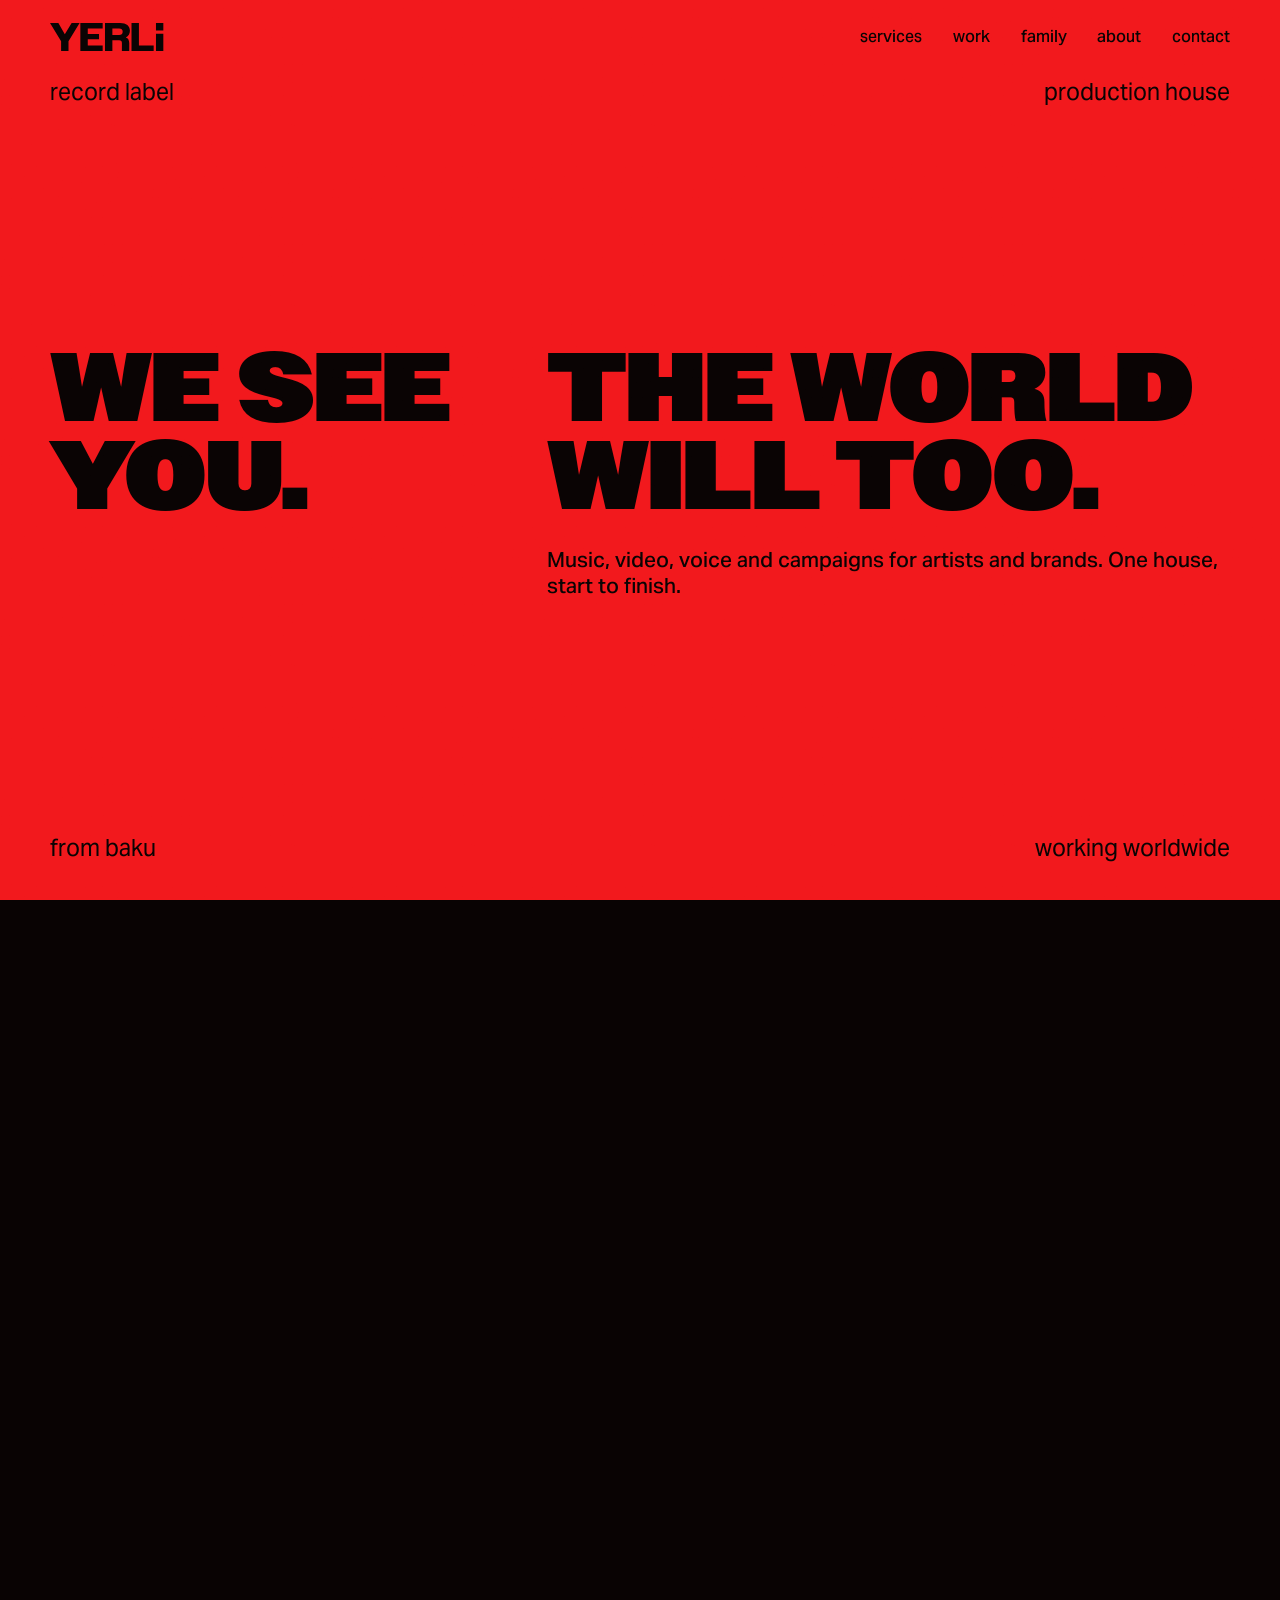
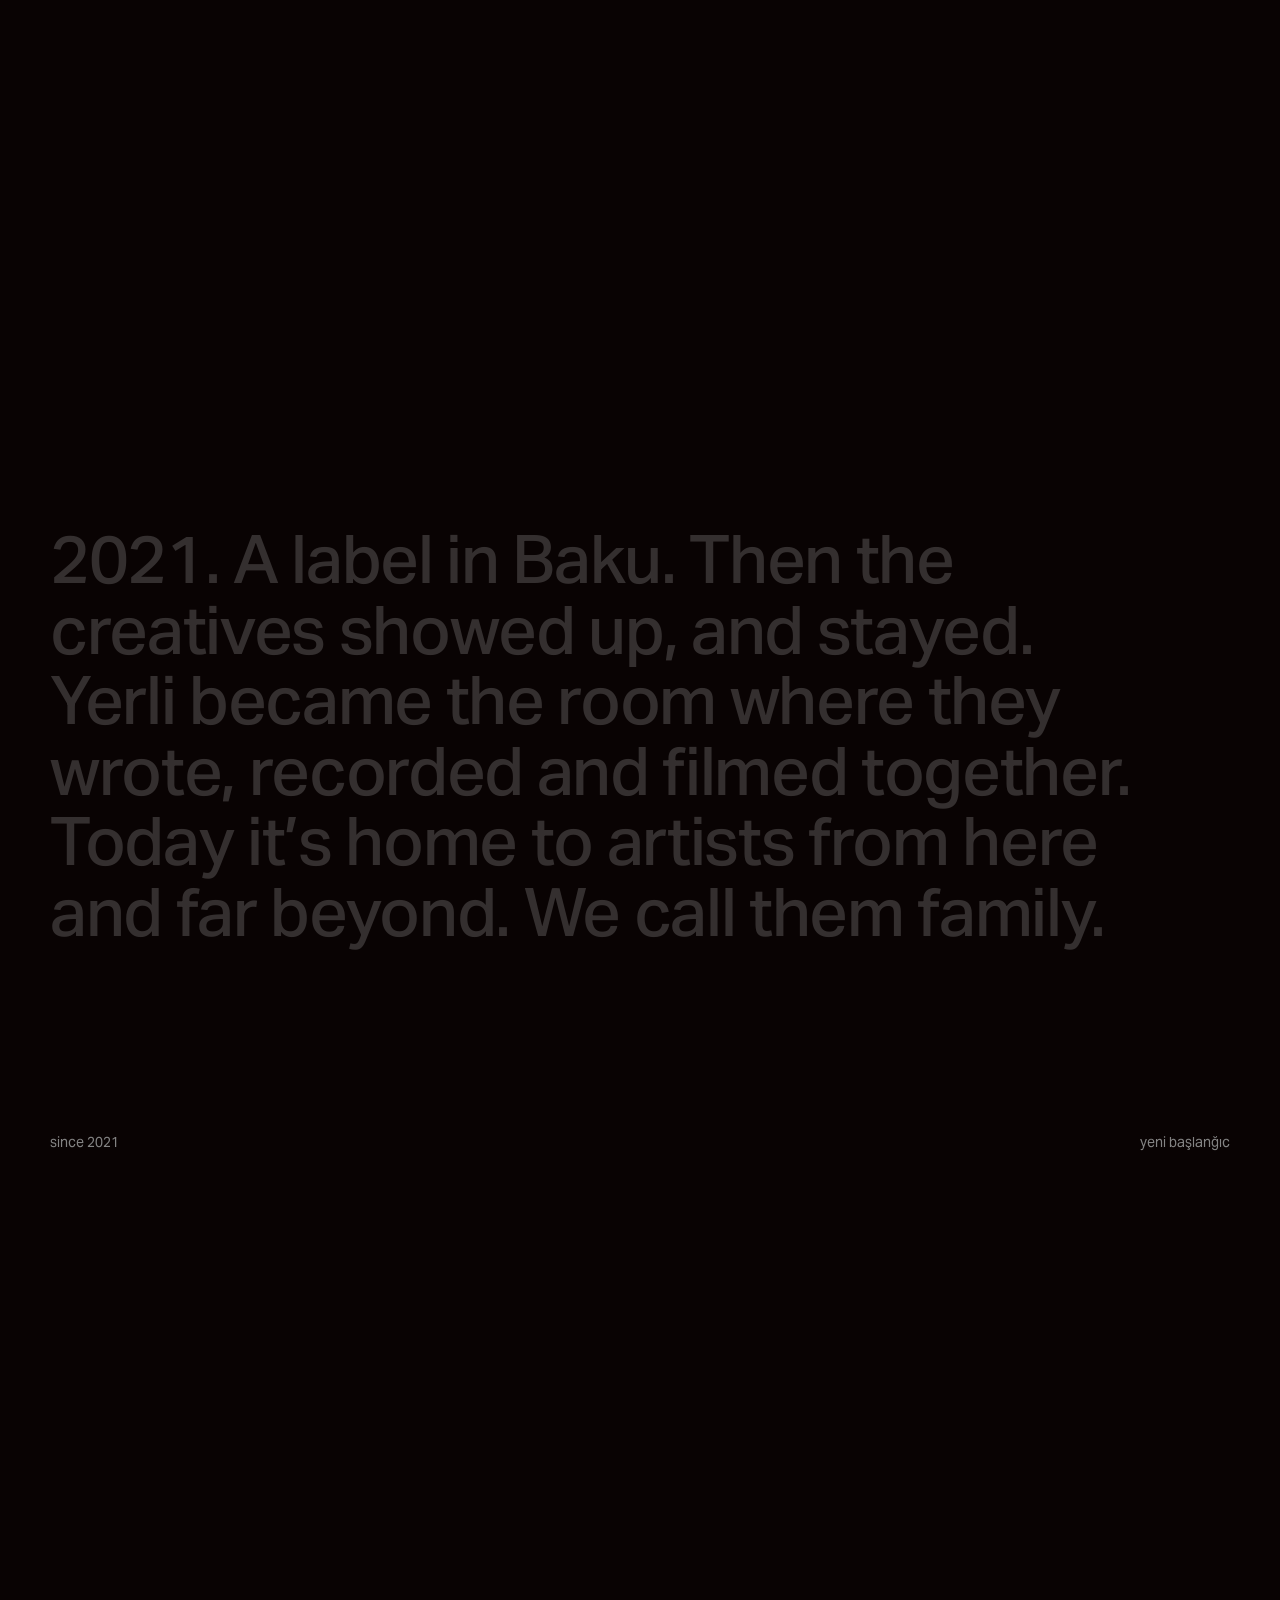
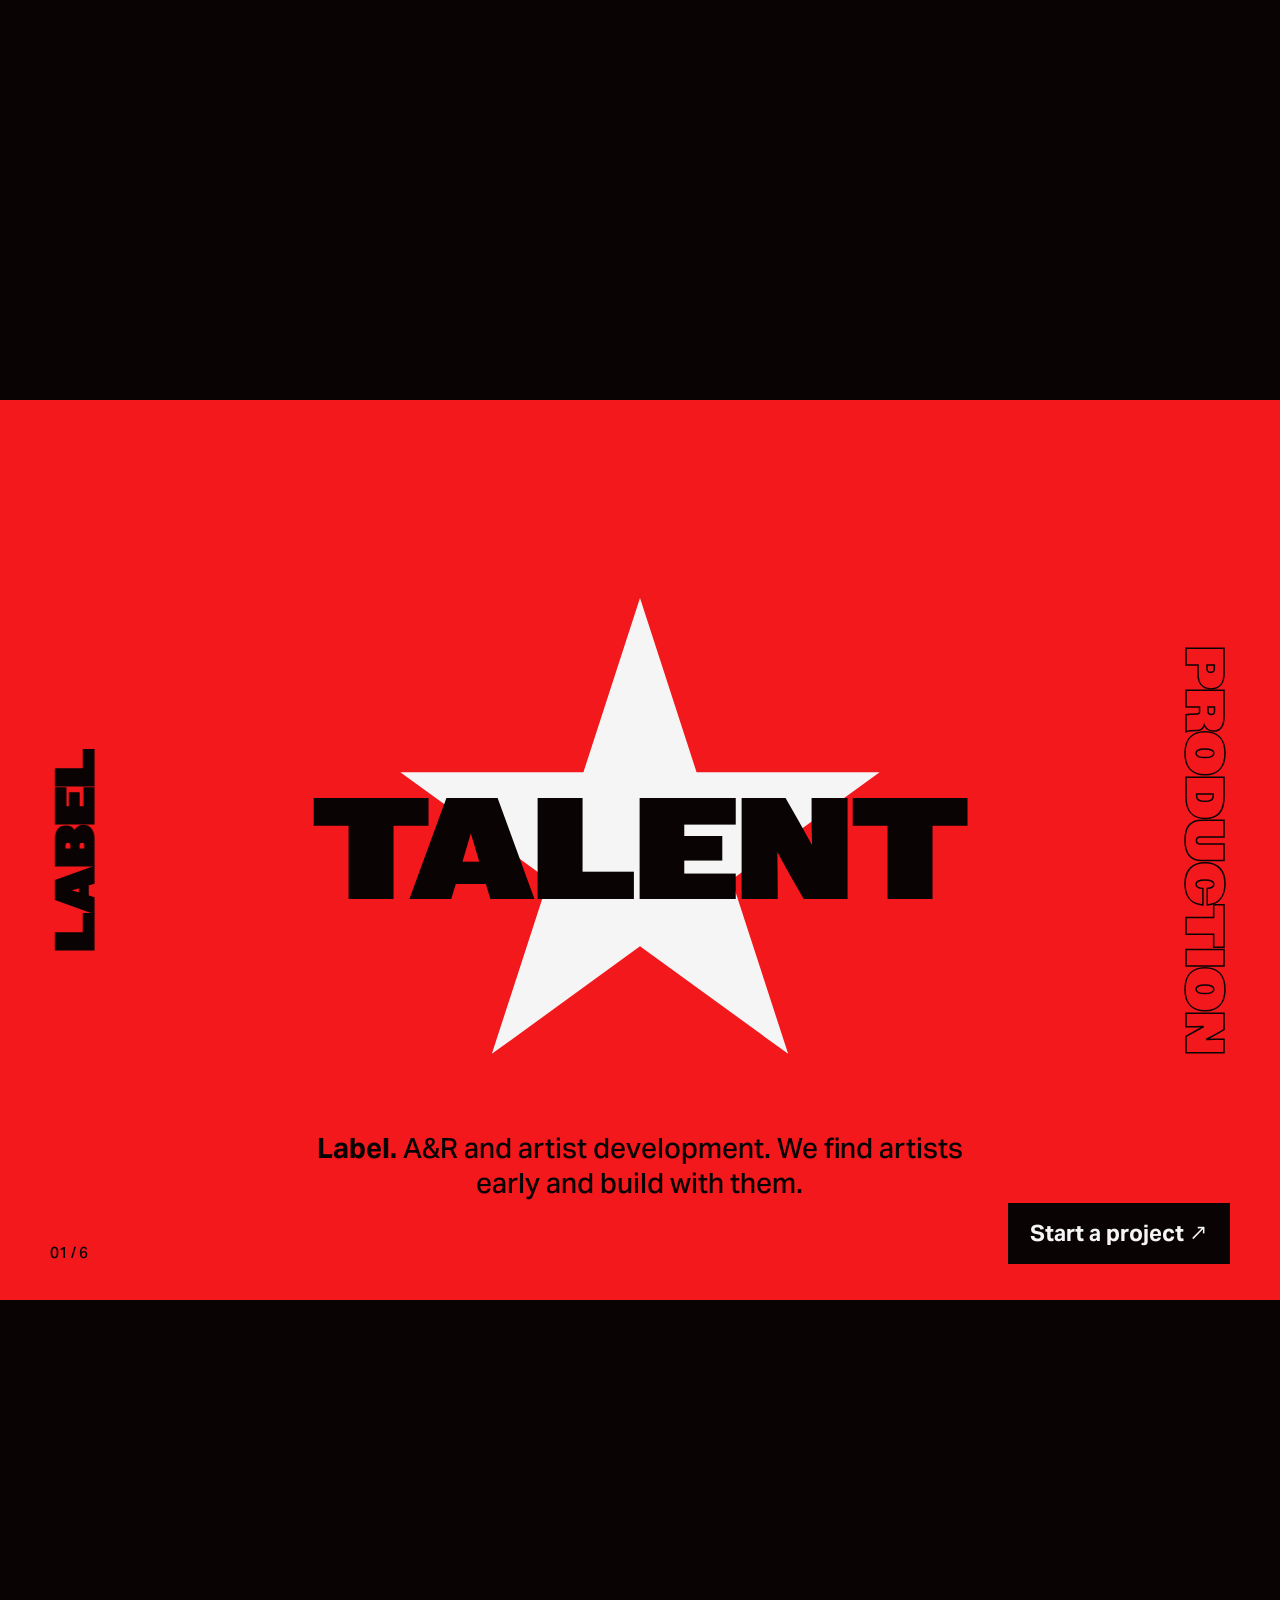
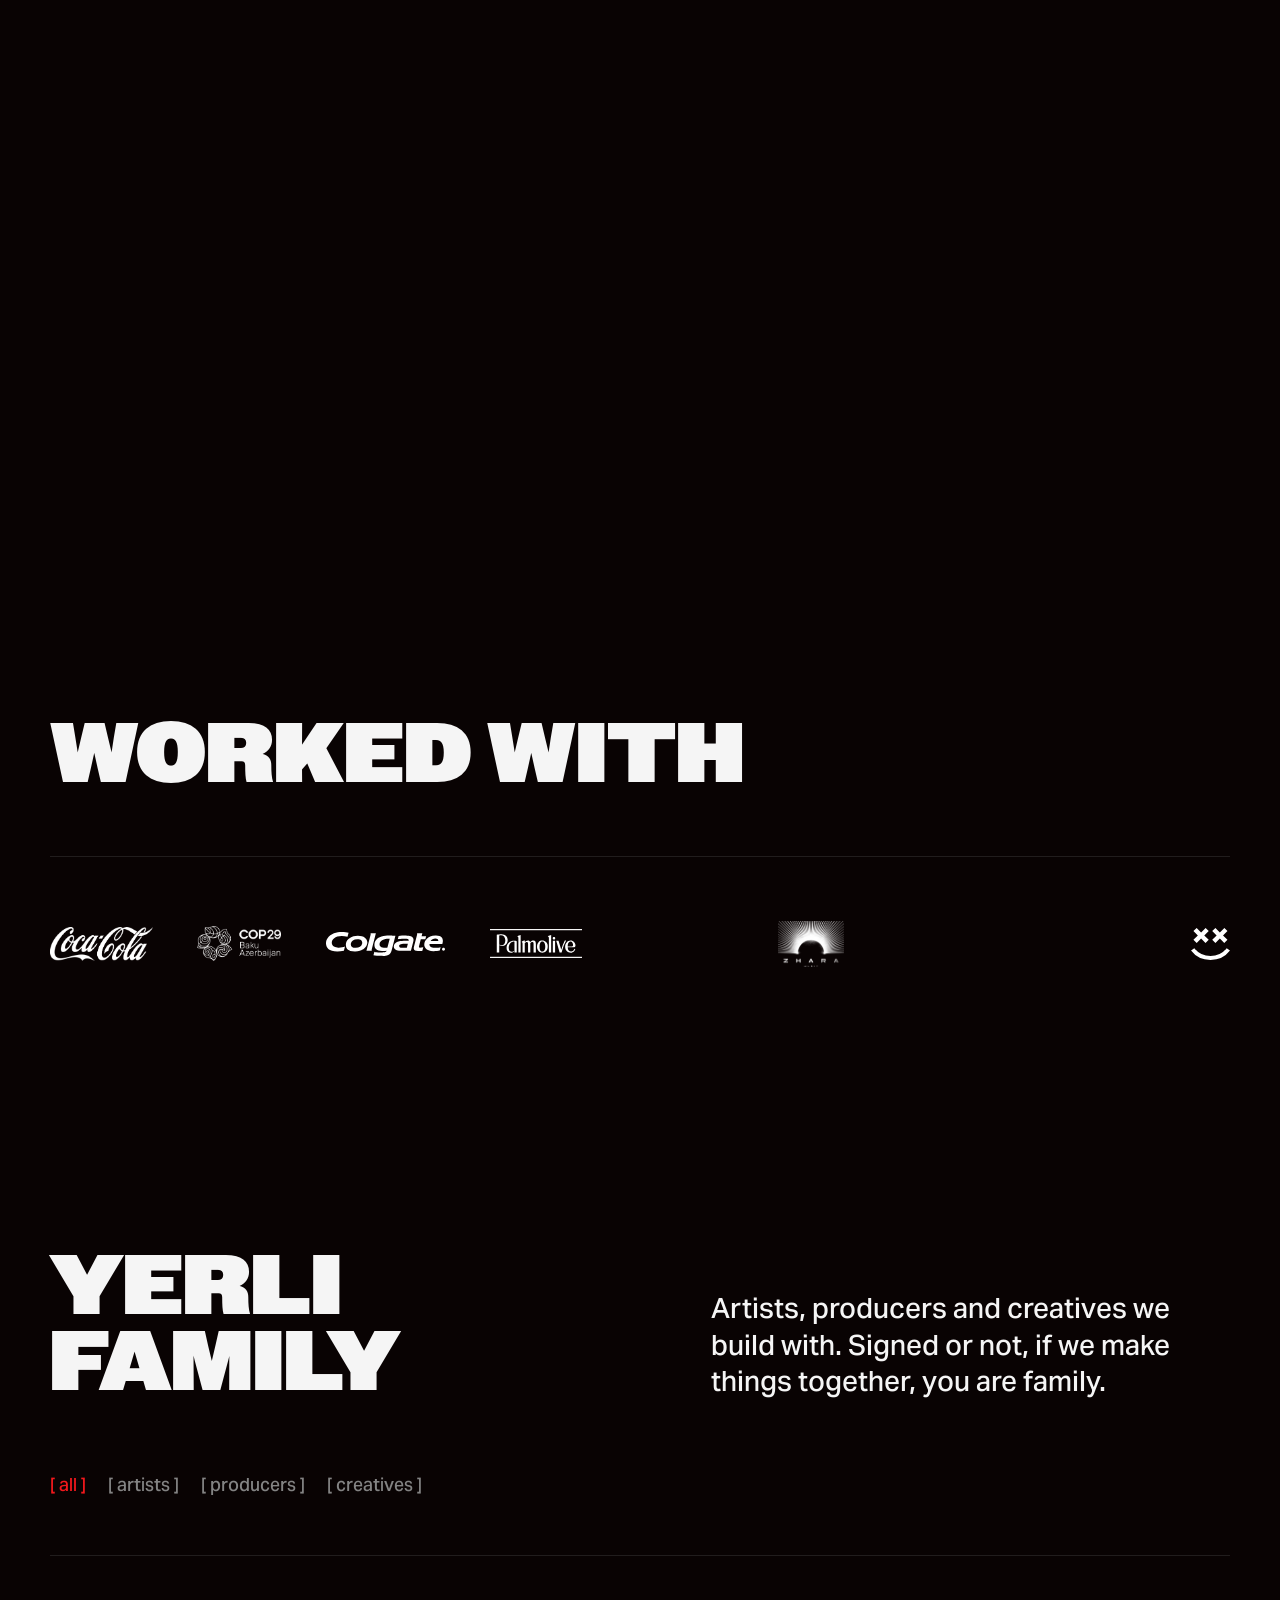
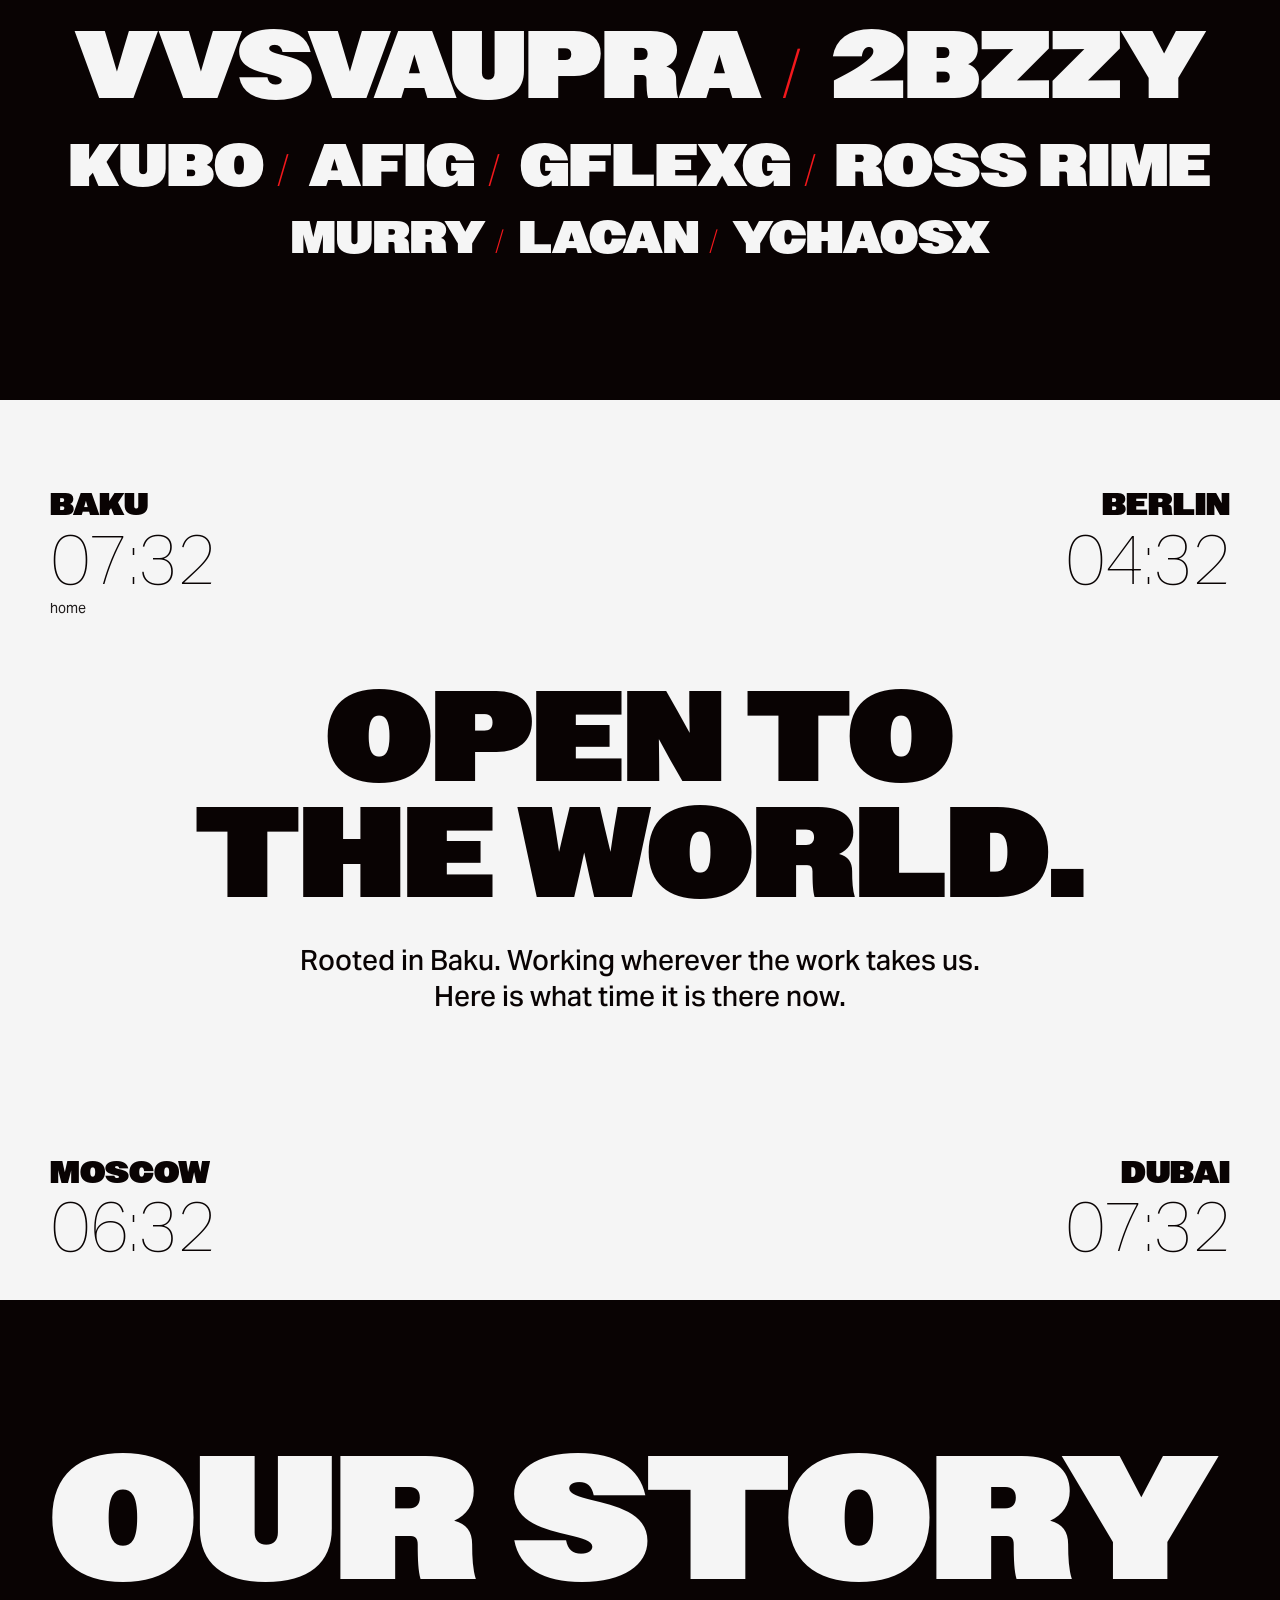
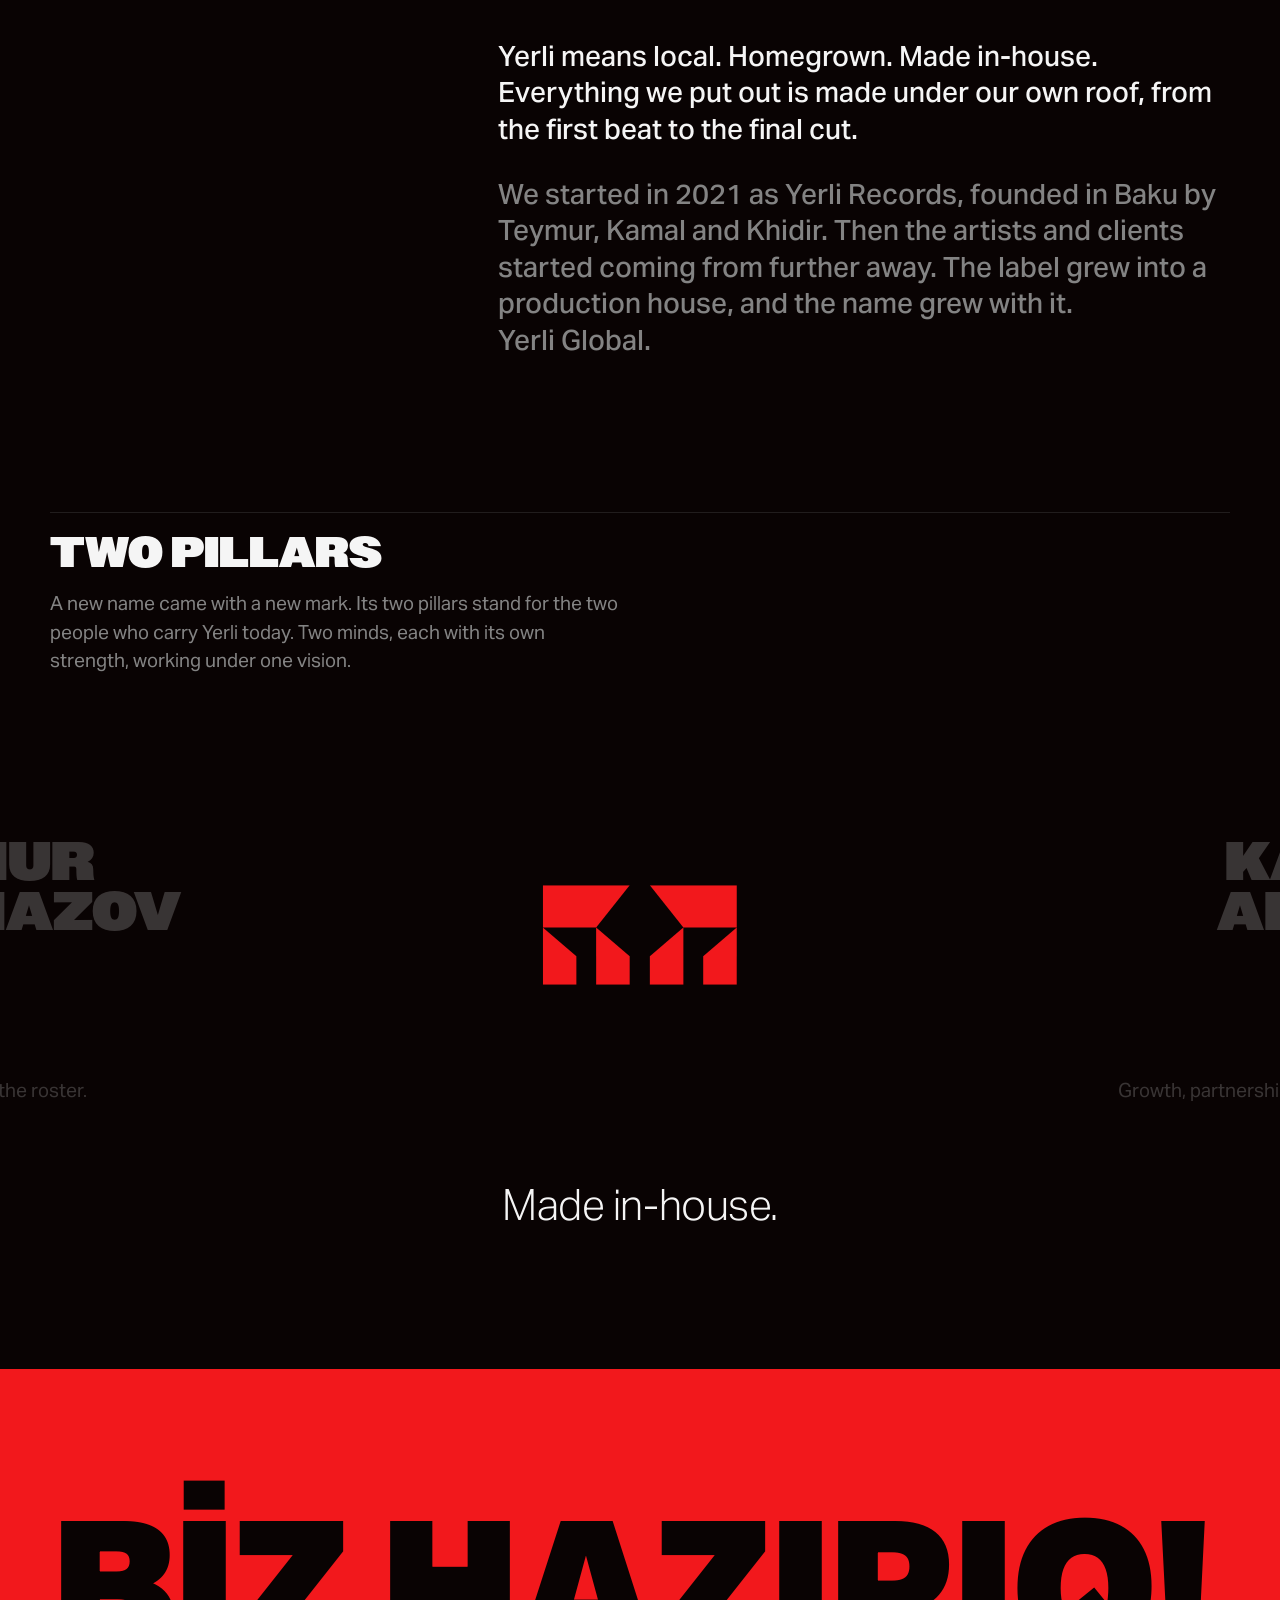
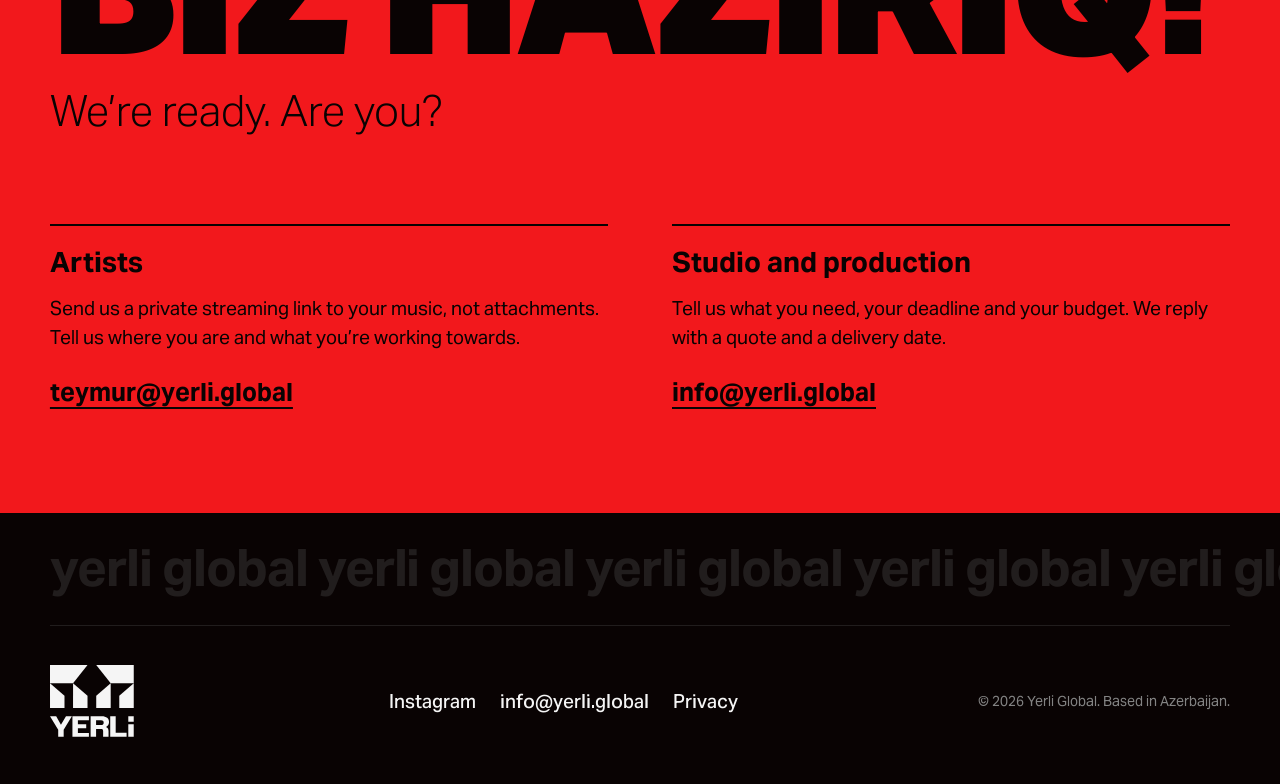
==== index.html @ 88b3b25f "B. Worked With: add Rootless Records and Dead Simple logos, fix strip layout - logos/rootless-record" ====
<!doctype html>
<html lang="en">
<head>
<meta charset="utf-8">
<meta name="viewport" content="width=device-width, initial-scale=1, viewport-fit=cover">
<title>Yerli Global | We see you. The world will too.</title>
<meta name="description" content="We see you. The world will too. Yerli is an independent label and production house from Azerbaijan: music, video, voice and campaigns for artists and brands. One house, start to finish.">
<meta name="theme-color" content="#F2181C">
<link rel="icon" type="image/svg+xml" href="favicon.svg">
<link rel="apple-touch-icon" href="apple-touch-icon.png">
<link rel="canonical" href="https://yerli.global/">
<meta property="og:type" content="website">
<meta property="og:title" content="Yerli Global">
<meta property="og:description" content="Independent label and production house. Based in Azerbaijan, working with artists worldwide.">
<meta property="og:image" content="https://yerli.global/og.png">
<meta property="og:image:width" content="1200">
<meta property="og:image:height" content="630">
<meta property="og:image:alt" content="Yerli wordmark in white on red, with the line: We see you. The world will too.">
<meta property="og:url" content="https://yerli.global/">
<meta name="twitter:card" content="summary_large_image">
<link rel="preload" href="fonts/owners-xblack.woff2" as="font" type="font/woff2" crossorigin>
<link rel="preload" href="fonts/aktiv-grotesk-vf.woff2" as="font" type="font/woff2" crossorigin>
<link rel="stylesheet" href="styles.css">
<!-- Umami analytics (cookieless). PLACEHOLDER: replace UMAMI_WEBSITE_ID with the website ID from the
     Umami dashboard, or paste the whole snippet Umami gives you over this line. Until then no data is sent. -->
<script defer src="https://cloud.umami.is/script.js" data-website-id="UMAMI_WEBSITE_ID"></script>
<script>document.documentElement.classList.add('js')</script>
</head>
<body>

<!-- Brand shapes, drawn once and reused with <use>.
     y-mark: the Yerli logo mark (from yerli company/website/assets/icon.svg, untouched).
     y-star: the Welcoming star, from the reference supplied by Yerli (sharp five-point star). -->
<svg width="0" height="0" style="position:absolute" aria-hidden="true" focusable="false">
  <symbol id="y-mark" viewBox="86.15 86.13 473.88 243.16"><path d="M 86.15 189.6 L 168.1 259.45 L 168.1 329.29 L 86.15 329.29 Z"/><path d="M 216.45 189.6 L 298.4 259.45 L 298.4 329.29 L 216.45 329.29 Z"/><path d="M 298.42 86.13 L 216.45 189.6 L 86.15 189.6 L 86.15 86.13 Z"/><path d="M 347.69 86.13 L 429.64 189.6 L 560.03 189.6 L 560.03 86.13 Z"/><path d="M 560.03 189.6 L 478.08 259.45 L 478.08 329.29 L 560.03 329.29 Z"/><path d="M 429.64 189.6 L 347.69 259.45 L 347.69 329.29 L 429.64 329.29 Z"/></symbol>
  <!-- y-star-even: a perfectly regular version of the Welcoming star, centred on its own circle,
       for places where it rotates (Services). Same proportions, so it reads as the same star. -->
  <symbol id="y-star-even" viewBox="-100 -100 200 200"><path d="M 0.00 -100.00 L 22.45 -30.90 L 95.11 -30.90 L 36.33 11.80 L 58.78 80.90 L 0.00 38.20 L -58.78 80.90 L -36.33 11.80 L -95.11 -30.90 L -22.45 -30.90 Z"/></symbol>
  <symbol id="y-star" viewBox="40 80 762 656"><path d="M 420 80 L 510 331 L 802 331 L 567 486 L 656 736 L 420 581 L 185 736 L 274 486 L 40 331 L 331 331 Z"/></symbol>
</svg>



<a class="skip" href="#main">Skip to content</a>

<header class="nav" data-theme="red">
  <a class="nav__logo" href="#top" aria-label="Yerli Global, back to top"><svg aria-hidden="true" focusable="false" xmlns="http://www.w3.org/2000/svg" viewBox="86 86 426 105" fill="currentColor"><path d="M 167.2 86.25 L 141.54 128.63 L 117.37 86.25 L 86.05 86.25 L 127.66 154.29 L 127.66 190.68 L 155.4 190.68 L 155.4 154.29 L 197.02 86.25 Z M 167.2 86.25 "/><path d="M 283.54 106.7 L 283.54 86.25 L 199.86 86.25 L 199.86 190.68 L 283.54 190.68 L 283.54 170.55 L 227.6 170.55 L 227.6 147.12 L 269.81 147.12 L 269.81 127.29 L 227.6 127.29 L 227.6 106.7 Z M 283.54 106.7 "/><path d="M 345.44 130.86 L 319.93 130.86 L 319.93 106.4 L 345.44 106.4 C 353.64 106.4 358.54 110.59 358.54 118.65 C 358.54 126.52 353.48 130.86 345.44 130.86 M 370.35 140.25 C 380.48 135.64 385.71 126.52 385.71 115.34 C 385.71 97.44 372.27 86.25 349 86.25 L 292.18 86.25 L 292.18 190.68 L 319.93 190.68 L 319.93 150.25 L 345.58 150.25 C 352.59 150.25 355.57 153.54 355.71 161 C 355.76 163.77 355.72 190.68 355.72 190.68 L 383.16 190.68 L 383.16 161.14 C 382.85 150.86 379.87 143.54 370.35 140.25 "/><path d="M 419.45 170.23 L 419.45 86.25 L 391.7 86.25 L 391.7 190.68 L 474.79 190.68 L 474.79 170.23 Z M 419.45 170.23 "/><path d="M 483.44 190.68 L 511.02 190.68 L 511.02 126.55 L 483.44 126.55 Z M 483.44 113.86 L 511.02 113.86 L 511.02 86.25 L 483.44 86.25 Z M 483.44 113.86 "/></svg></a>
  <nav aria-label="Sections">
    <button type="button" class="nav__toggle" aria-expanded="false" aria-controls="nav-links"><span class="nav__toggle-open">menu</span><span class="nav__toggle-close">close</span></button>
    <ul class="nav__links" id="nav-links">
      <li><a href="#what">services</a></li>
      <li><a href="#work">work</a></li>
      <li><a href="#family">family</a></li>
      <li><a href="#about">about</a></li>
      <li><a href="#contact">contact</a></li>
    </ul>
  </nav>
</header>

<main id="main">

  <!-- 1. HERO: the poster is drawn twice (the first copy holds the real <h1>); on scroll it splits between
       "We see you." and "The world will too." and the halves part like a gate -->
  <section class="hero" id="top" data-theme="red">
    <div class="hero__behind" aria-hidden="true"><svg viewBox="0 0 473.88 243.16" aria-hidden="true" focusable="false"><use href="#y-mark"/></svg></div>
    <div class="gate gate--a"><div class="hero__inner">
      <ul class="hero__services">
        <li>record label</li><li>production house</li>
      </ul>
      <div class="hero__head">
        <h1 class="poster hero-title"><span class="hero-half hero-left"><span class="hero-in">We see you.</span></span> <span class="hero-half hero-right"><span class="hero-in">The world will too.</span></span></h1>
        <p class="hero__sub">Music, video, voice and campaigns for artists and brands. One house, start to finish.</p>
      </div>
      <div class="hero__foot">
        <p>from baku</p>
        <p>working worldwide</p>
      </div>
    </div></div>
    <div class="gate gate--b" aria-hidden="true" inert><div class="hero__inner">
      <ul class="hero__services">
        <li>record label</li><li>production house</li>
      </ul>
      <div class="hero__head">
        <div class="poster hero-title"><span class="hero-half hero-left"><span class="hero-in">We see you.</span></span> <span class="hero-half hero-right"><span class="hero-in">The world will too.</span></span></div>
        <p class="hero__sub">Music, video, voice and campaigns for artists and brands. One house, start to finish.</p>
      </div>
      <div class="hero__foot">
        <p>from baku</p>
        <p>working worldwide</p>
      </div>
    </div></div>
  </section>

  <!-- 2. MANIFESTO -->
  <section class="manifesto" id="who" data-theme="black" aria-labelledby="who-h">
    <h2 id="who-h" class="sr-only">Who we are</h2>
    <p class="manifesto__text" data-words>2021. A label in Baku. Then the creatives showed up, and stayed. Yerli became the room where they wrote, recorded and filmed together. Today it’s home to artists from here and far beyond. We call them family.</p>
    <div class="manifesto__foot">
      <p class="caption">since 2021</p>
      <p class="caption">yeni başlanğıc</p>
    </div>
  </section>

  <!-- 3. SERVICES: pinned scene, one word per step -->
  <section class="services" id="what" data-theme="red" aria-labelledby="what-h">
    <h2 id="what-h" class="sr-only">What we do</h2>
    <div class="svc">
      <p class="svc__arm svc__arm--l" aria-hidden="true">LABEL</p>
      <p class="svc__arm svc__arm--r" aria-hidden="true">PRODUCTION</p>
      <div class="svc__star" aria-hidden="true"><svg viewBox="0 0 200 200" aria-hidden="true" focusable="false"><use href="#y-star-even"/></svg></div>
      <ol class="svc__list">
        <li class="svc__item" data-arm="label"><span class="svc__mask"><span class="svc__word">TALENT</span></span><span class="svc__desc"><b>Label.</b> A&amp;R and artist development. We find artists early and build with them.</span></li>
        <li class="svc__item" data-arm="label"><span class="svc__mask"><span class="svc__word">RELEASES</span></span><span class="svc__desc"><b>Label.</b> Release plans, cover art, rollout and worldwide distribution, worked back from the release date.</span></li>
        <li class="svc__item" data-arm="label"><span class="svc__mask"><span class="svc__word">CAREERS</span></span><span class="svc__desc"><b>Label.</b> Artist management: bookings, partnerships and the long game.</span></li>
        <li class="svc__item" data-arm="production"><span class="svc__mask"><span class="svc__word">MUSIC</span></span><span class="svc__desc"><b>Production.</b> Beats, recording sessions, mixing and mastering. You leave with a release-ready file.</span></li>
        <li class="svc__item" data-arm="production"><span class="svc__mask"><span class="svc__word">VIDEO</span></span><span class="svc__desc"><b>Production.</b> Music videos and commercial video, from idea to final cut.</span></li>
        <li class="svc__item" data-arm="production"><span class="svc__mask"><span class="svc__word">CAMPAIGNS</span></span><span class="svc__desc"><b>Production.</b> End-to-end creative for brands: idea, voiceover, production and delivery, run by one team.</span></li>
      </ol>
      <p class="svc__count" aria-hidden="true"><span class="svc__now">01</span> / 6</p>
      <a class="svc__cta" href="#contact" data-umami-event="start-project">Start a project <span aria-hidden="true">↗</span></a>
    </div>
  </section>

  <!-- 3a. WORKED WITH: one strip of client and partner logos (white, single colour, in /logos).
       To add one: drop logos/<slug>.svg (or .png, at least 400px tall, trimmed) and add an <li class="logo">.
       width/height are the file's own pixel or viewBox size, so the layout does not jump while it loads.
       --s nudges a logo's optical size (1 = the strip height). A logo whose file is missing removes itself;
       if none are left, the section and its nav link stay hidden. -->
  <section class="work" id="work" data-theme="black" aria-labelledby="work-h">
    <h2 id="work-h" class="work__title">WORKED WITH</h2>
    <ul class="logos">
      <li class="logo" style="--s:1.1"><img src="logos/coca-cola.png" alt="Coca-Cola" width="1221" height="400" loading="lazy" decoding="async" onerror="this.parentNode.remove()"></li>
      <li class="logo" style="--s:1.15"><img src="logos/cop29.png" alt="COP29" width="948" height="400" loading="lazy" decoding="async" onerror="this.parentNode.remove()"></li>
      <li class="logo" style="--s:.8"><img src="logos/colgate.svg" alt="Colgate" width="206" height="42" loading="lazy" decoding="async" onerror="this.parentNode.remove()"></li>
      <li class="logo" style="--s:.95"><img src="logos/palmolive.svg" alt="Palmolive" width="187" height="59" loading="lazy" decoding="async" onerror="this.parentNode.remove()"></li>
      <li class="logo" style="--s:.78"><img src="logos/believe.png" alt="Believe" width="1794" height="400" loading="lazy" decoding="async" onerror="this.parentNode.remove()"></li>
      <li class="logo" style="--s:1.5"><img src="logos/jara-music.png" alt="Jara Music" width="574" height="400" loading="lazy" decoding="async" onerror="this.parentNode.remove()"></li>
      <li class="logo" style="--s:1.2"><img src="logos/rootless-records.png" alt="Rootless Records" width="1149" height="400" loading="lazy" decoding="async" onerror="this.parentNode.remove()"></li>
      <li class="logo" style="--s:.95"><img src="logos/nanta.png" alt="Nanta AI" width="1485" height="400" loading="lazy" decoding="async" onerror="this.parentNode.remove()"></li>
      <li class="logo" style="--s:1.05"><img src="logos/dead-simple.svg" alt="Dead Simple" width="838" height="692" loading="lazy" decoding="async" onerror="this.parentNode.remove()"></li>
    </ul>
  </section>

  <!-- 3b. PROJECTS: stacked cards. Each card links out to the work (YouTube, Spotify, a case page later).
       To add one: copy an <li class="proj__item">, set href, type, title and the line under it,
       and replace the placeholder mark with <img src="projects/name.jpg" alt=""> (landscape, about 1600 x 1000).
       The "01 / 03" counts are filled in automatically. A card whose href is still "#" stays hidden. -->
  <section class="projects" id="projects" data-theme="light" aria-labelledby="projects-h">
    <div class="projects__head">
      <h2 id="projects-h" class="projects__title">SELECTED<br>WORK</h2>
      <p class="projects__lede">Music videos, releases and work for brands. A few things we have made, with more on the way.</p>
    </div>
    <ol class="proj__list">
      <li class="proj__item">
        <a class="proj" href="#" target="_blank" rel="noopener">
          <span class="proj__media">
            <!-- <img src="projects/your-image.jpg" alt="" loading="lazy"> -->
            <span class="proj__ph" aria-hidden="true"><svg viewBox="0 0 473.88 243.16" aria-hidden="true" focusable="false"><use href="#y-mark"/></svg></span>
          </span>
          <span class="proj__top"><span class="proj__num">01 / 03</span><span class="proj__type">client work</span></span>
          <span class="proj__bottom">
            <span class="proj__title">COCA COLA</span>
            <span class="proj__meta"><span class="proj__sub">[ campaign name ], 2025</span><span class="proj__cta">watch <span aria-hidden="true">↗</span></span></span>
          </span>
        </a>
      </li>
      <li class="proj__item">
        <a class="proj" href="#" target="_blank" rel="noopener">
          <span class="proj__media">
            <!-- <img src="projects/your-image.jpg" alt="" loading="lazy"> -->
            <span class="proj__ph" aria-hidden="true"><svg viewBox="0 0 473.88 243.16" aria-hidden="true" focusable="false"><use href="#y-mark"/></svg></span>
          </span>
          <span class="proj__top"><span class="proj__num">02 / 03</span><span class="proj__type">client work</span></span>
          <span class="proj__bottom">
            <span class="proj__title">COP29</span>
            <span class="proj__meta"><span class="proj__sub">[ what we made ], 2024</span><span class="proj__cta">watch <span aria-hidden="true">↗</span></span></span>
          </span>
        </a>
      </li>
      <li class="proj__item">
        <a class="proj" href="#" target="_blank" rel="noopener">
          <span class="proj__media">
            <!-- <img src="projects/your-image.jpg" alt="" loading="lazy"> -->
            <span class="proj__ph" aria-hidden="true"><svg viewBox="0 0 473.88 243.16" aria-hidden="true" focusable="false"><use href="#y-mark"/></svg></span>
          </span>
          <span class="proj__top"><span class="proj__num">03 / 03</span><span class="proj__type">album release</span></span>
          <span class="proj__bottom">
            <span class="proj__title">ALBUM TITLE</span>
            <span class="proj__meta"><span class="proj__sub">[ artist ], 2025</span><span class="proj__cta">listen <span aria-hidden="true">↗</span></span></span>
          </span>
        </a>
      </li>
    </ol>
  </section>

  <!-- 4. YERLI FAMILY: one festival-poster lineup in three tiers (tier 1 largest).
       Each person is one <li class="p"> holding a <button> with their name. Data attributes:
         data-roles   one or more of: artist producer engineer video creative (space-separated; the filters match on these)
         data-genre   one line, lowercase, shown under the name on the card
         data-ig / data-sp / data-am   Instagram, Spotify and Apple Music links; leave one out and its icon is not shown
         data-signed  "true" adds the Welcoming star
         data-photo   optional image path, shown at the top of the card -->
  <section class="family" id="family" data-theme="black" aria-labelledby="family-h">
    <div class="family__head">
      <h2 id="family-h" class="family__title">YERLI FAMILY</h2>
      <p class="family__lede">Artists, producers and creatives we build with. Signed or not, if we make things together, you are family.</p>
    </div>

    <div class="filters" role="group" aria-label="Show">
      <button type="button" class="filter" data-filter="all" aria-pressed="true">all</button>
      <button type="button" class="filter" data-filter="artist" aria-pressed="false">artists</button>
      <button type="button" class="filter" data-filter="producer" aria-pressed="false">producers</button>
      <button type="button" class="filter" data-filter="creative" aria-pressed="false">creatives</button>
    </div>

    <div class="lineup">
      <ul class="lineup__tier lineup__tier--1">
        <li class="p" data-roles="artist" data-genre="experimental rap" data-signed="false"
            data-ig="https://www.instagram.com/vvsvaupra/" data-sp="https://open.spotify.com/artist/35EaI391oFtPICXvKSqqfw" data-am="https://music.apple.com/az/artist/vvsvaupra/1523323937"><button type="button">VVSVAUPRA</button></li>
        <li class="p" data-roles="artist" data-genre="russian trap" data-signed="false"
            data-ig="https://www.instagram.com/2bzzyy/" data-sp="https://open.spotify.com/artist/1e3K2Mk7865SksXYBc9lSN" data-am="https://music.apple.com/az/artist/2bzzy/1765982311"><button type="button">2BZZY</button></li>
      </ul>
      <ul class="lineup__tier lineup__tier--2">
        <li class="p" data-roles="artist" data-genre="alt-pop" data-signed="false"
            data-ig="https://www.instagram.com/kubononeunquadrato/" data-sp="https://open.spotify.com/artist/2ZWHef8W9XAxTQ4RPbx16Q" data-am="https://music.apple.com/az/artist/kubo/1604002058"><button type="button">KUBO</button></li>
        <li class="p" data-roles="artist" data-genre="new school" data-signed="false"
            data-ig="https://www.instagram.com/afigni/" data-sp="https://open.spotify.com/artist/1ZUZmbptpWyGiLMZNsz5GT" data-am="https://music.apple.com/az/artist/afig/1550092346"><button type="button">AFIG</button></li>
        <li class="p" data-roles="artist" data-genre="turkish trap" data-signed="false"
            data-ig="https://www.instagram.com/gflexg/" data-sp="https://open.spotify.com/artist/28RrfeS24wx5A84HMbXcpu" data-am="https://music.apple.com/az/artist/gflexg/1661476242"><button type="button">GFLEXG</button></li>
        <li class="p" data-roles="artist engineer" data-genre="rage" data-signed="false"
            data-ig="https://www.instagram.com/rossrime/"><button type="button">ROSS RIME</button></li>
      </ul>
      <ul class="lineup__tier lineup__tier--3">
        <li class="p" data-roles="producer video creative" data-genre="trap" data-signed="false"
            data-ig="https://www.instagram.com/murryvision/" data-sp="https://open.spotify.com/artist/2WgkS40XQYJYO60kJM3xzy" data-am="https://music.apple.com/az/artist/murry/1806868739"><button type="button">MURRY</button></li>
        <li class="p" data-roles="producer creative" data-genre="experimental" data-signed="false"
            data-ig="https://www.instagram.com/909lacan/" data-sp="https://open.spotify.com/artist/5SxKK8oA0AdFJHkWhT2FE3" data-am="https://music.apple.com/az/artist/lacan/1772553439"><button type="button">LACAN</button></li>
        <li class="p" data-roles="producer" data-genre="newxana" data-signed="false"
            data-sp="https://open.spotify.com/artist/1ZPnG0C4qZuwo2lVkgy76T" data-am="https://music.apple.com/az/artist/ychaosx/1649601357"><button type="button">YCHAOSX</button></li>
      </ul>
    </div>

    <p class="lineup__key" hidden><span class="lineup__keystar" aria-hidden="true"></span> signed to Yerli</p>

    <div class="card" id="family-card" role="group" aria-label="Profile" inert>
      <img class="card__img" alt="" hidden>
      <p class="card__role"></p>
      <p class="card__name"></p>
      <p class="card__meta"></p>
      <ul class="card__links"></ul>
    </div>
  </section>

  <!-- 5. WORLD: cities pinned to the corners -->
  <section class="world" id="world" data-theme="light" aria-labelledby="world-h">
    <div class="world__centre">
      <h2 id="world-h" class="world__title">OPEN TO<br>THE WORLD.</h2>
      <p class="world__lede">Rooted in Baku. Working wherever the work takes us. Here is what time it is there now.</p>
    </div>
    <ul class="corners">
      <li class="corner corner--tl"><span class="corner__city">BAKU</span><time class="corner__time" data-tz="Asia/Baku">--:--</time><span class="corner__note">home</span></li>
      <li class="corner corner--tr"><span class="corner__city">BERLIN</span><time class="corner__time" data-tz="Europe/Berlin">--:--</time></li>
      <li class="corner corner--bl"><span class="corner__city">MOSCOW</span><time class="corner__time" data-tz="Europe/Moscow">--:--</time></li>
      <li class="corner corner--br"><span class="corner__city">DUBAI</span><time class="corner__time" data-tz="Asia/Dubai">--:--</time></li>
    </ul>
  </section>

  <!-- 6. ABOUT: our story, then the two pillars -->
  <section class="about" id="about" data-theme="black" aria-labelledby="about-h">
    <h2 id="about-h" class="about__title">OUR STORY</h2>
    <div class="about__story">
      <p class="about__lede">Yerli means local. Homegrown. Made in-house. Everything we put out is made under our own roof, from the first beat to the final cut.</p>
      <p class="about__text">We started in 2021 as Yerli Records, founded in Baku by Teymur, Kamal and Khidir. Then the artists and clients started coming from further away. The label grew into a production house, and the name grew with it. Yerli&nbsp;Global.</p>
    </div>
    <h3 class="about__sub">TWO PILLARS</h3>
    <p class="about__pillars-lede">A new name came with a new mark. Its two pillars stand for the two people who carry Yerli today. Two minds, each with its own strength, working under one vision.</p>
    <div class="pillars">
      <article class="founder founder--l">
        <h4 class="founder__name">TEYMUR<br>TAHMAZOV</h4>
        <p class="founder__role">co-founder</p>
        <a class="founder__ig" href="https://www.instagram.com/tha_teymur/" target="_blank" rel="noopener" data-umami-event="founder-ig" data-umami-event-name="teymur" aria-label="Teymur Tahmazov on Instagram">instagram <span aria-hidden="true">↗</span></a>
        <p class="founder__text">Vision, strategy and the roster.</p>
      </article>
      <div class="pillars__mark" aria-hidden="true"><svg aria-hidden="true" focusable="false" xmlns="http://www.w3.org/2000/svg" viewBox="86 86 475 244" fill="currentColor"><path d="M 86.15 189.6 L 168.1 259.45 L 168.1 329.29 L 86.15 329.29 Z M 86.15 189.6 "/><path d="M 216.45 189.6 L 298.4 259.45 L 298.4 329.29 L 216.45 329.29 Z M 216.45 189.6 "/><path d="M 298.42 86.13 L 216.45 189.6 L 86.15 189.6 L 86.15 86.13 Z M 298.42 86.13 "/><path d="M 347.69 86.13 L 429.64 189.6 L 560.03 189.6 L 560.03 86.13 Z M 347.69 86.13 "/><path d="M 560.03 189.6 L 478.08 259.45 L 478.08 329.29 L 560.03 329.29 Z M 560.03 189.6 "/><path d="M 429.64 189.6 L 347.69 259.45 L 347.69 329.29 L 429.64 329.29 Z M 429.64 189.6 "/></svg></div>
      <article class="founder founder--r">
        <h4 class="founder__name">KAMAL<br>ALIYEV</h4>
        <p class="founder__role">co-founder</p>
        <a class="founder__ig" href="https://www.instagram.com/saintk.ofc/" target="_blank" rel="noopener" data-umami-event="founder-ig" data-umami-event-name="kamal" aria-label="Kamal Aliyev on Instagram">instagram <span aria-hidden="true">↗</span></a>
        <p class="founder__text">Growth, partnerships and brand clients.</p>
      </article>
    </div>
    <p class="about__motto">Made in-house.</p>
  </section>

  <!-- 7. CONTACT -->
  <section class="contact" id="contact" data-theme="red" aria-labelledby="contact-h">
    <h2 id="contact-h" class="contact__title" lang="az" data-weight>BİZ HAZIRIQ!</h2>
    <p class="contact__sub">We’re ready. Are you?</p>
    <div class="contact__grid">
      <div class="route">
        <h3 class="route__title">Artists</h3>
        <p>Send us a private streaming link to your music, not attachments. Tell us where you are and what you’re working towards.</p>
        <a class="route__mail" href="mailto:teymur@yerli.global?subject=Demo" data-umami-event="email" data-umami-event-route="artists">teymur@yerli.global</a>
      </div>
      <div class="route">
        <h3 class="route__title">Studio and production</h3>
        <p>Tell us what you need, your deadline and your budget. We reply with a quote and a delivery date.</p>
        <a class="route__mail" href="mailto:info@yerli.global?subject=Production%20enquiry" data-umami-event="email" data-umami-event-route="production">info@yerli.global</a>
      </div>
    </div>
  </section>

</main>

<footer class="foot" data-theme="black">
  <p class="foot__strip" aria-hidden="true">yerli global yerli global yerli global yerli global yerli global yerli global yerli global</p>
  <div class="foot__row">
    <a class="foot__logo" href="#top" aria-label="Yerli Global, back to top"><svg aria-hidden="true" focusable="false" xmlns="http://www.w3.org/2000/svg" viewBox="86 86 475 407" fill="currentColor"><path d="M 86.07 189.68 L 167.95 259.46 L 167.95 329.25 L 86.07 329.25 Z M 86.07 189.68 "/><path d="M 216.24 189.68 L 298.12 259.46 L 298.12 329.25 L 216.24 329.25 Z M 216.24 189.68 "/><path d="M 298.14 86.31 L 216.24 189.68 L 86.07 189.68 L 86.07 86.31 Z M 298.14 86.31 "/><path d="M 347.36 86.31 L 429.24 189.68 L 559.51 189.68 L 559.51 86.31 Z M 347.36 86.31 "/><path d="M 559.51 189.68 L 477.63 259.46 L 477.63 329.25 L 559.51 329.25 Z M 559.51 189.68 "/><path d="M 429.24 189.68 L 347.36 259.46 L 347.36 329.25 L 429.24 329.25 Z M 429.24 189.68 "/><path d="M 176.45 375.92 L 147.86 423.11 L 120.95 375.92 L 86.07 375.92 L 132.41 451.69 L 132.41 492.22 L 163.31 492.22 L 163.31 451.69 L 209.66 375.92 Z M 176.45 375.92 "/><path d="M 306.02 398.68 L 306.02 375.92 L 212.82 375.92 L 212.82 492.22 L 306.02 492.22 L 306.02 469.81 L 243.72 469.81 L 243.72 443.71 L 290.73 443.71 L 290.73 421.62 L 243.72 421.62 L 243.72 398.68 Z M 306.02 398.68 "/><path d="M 374.96 425.59 L 346.55 425.59 L 346.55 398.36 L 374.96 398.36 C 384.1 398.36 389.56 403.02 389.56 412 C 389.56 420.77 383.93 425.59 374.96 425.59 M 402.71 436.06 C 413.99 430.93 419.81 420.77 419.81 408.31 C 419.81 388.38 404.85 375.92 378.93 375.92 L 315.64 375.92 L 315.64 492.22 L 346.55 492.22 L 346.55 447.19 L 375.12 447.19 C 382.92 447.19 386.24 450.86 386.4 459.16 C 386.46 462.25 386.42 492.22 386.42 492.22 L 416.98 492.22 L 416.98 459.32 C 416.63 447.87 413.31 439.72 402.71 436.06 "/><path d="M 457.39 469.44 L 457.39 375.92 L 426.49 375.92 L 426.49 492.22 L 519.03 492.22 L 519.03 469.44 Z M 457.39 469.44 "/><path d="M 528.66 492.22 L 559.38 492.22 L 559.38 420.8 L 528.66 420.8 Z M 528.66 406.66 L 559.38 406.66 L 559.38 375.92 L 528.66 375.92 Z M 528.66 406.66 "/></svg></a>
    <ul class="foot__links">
      <li><a href="https://www.instagram.com/yerli.records/" target="_blank" rel="noopener">Instagram</a></li>
      <li><a href="mailto:info@yerli.global" data-umami-event="email" data-umami-event-route="footer">info@yerli.global</a></li>
      <li><a href="privacy.html">Privacy</a></li>
    </ul>
    <p class="foot__meta">© <span data-year>2026</span> Yerli Global. Based in Azerbaijan.</p>
  </div>
</footer>

<div class="cursor" aria-hidden="true"><svg viewBox="0 0 762 656" aria-hidden="true" focusable="false"><use href="#y-star"/></svg></div>




<script src="vendor/gsap.min.js" defer></script>
<script src="vendor/ScrollTrigger.min.js" defer></script>
<script src="main.js" defer></script>
</body>
</html>
---- styles.css ----
/* =========================================================
   YERLi GLOBAL, single-page site (v2: "the gate")
   Tokens follow the Yerli Co. brand guidelines (2025).
   Without JS or with reduced motion, every section renders
   in its finished, static state. html.motion turns on the
   scroll scenes.
   ========================================================= */

/* ---------- Fonts (swap files in /fonts, same names) ---------- */
@font-face {
  font-family: "Owners";
  src: url("fonts/owners-xblack.woff2") format("woff2");
  font-weight: 900; font-style: normal; font-display: swap;
}
@font-face {
  font-family: "Aktiv Grotesk";
  src: url("fonts/aktiv-grotesk-vf.woff2") format("woff2");
  font-weight: 100 900; font-style: normal; font-display: swap;
}

/* ---------- Tokens ---------- */
:root {
  /* Brand colours */
  --red: #F2181C;      /* Blood Donor */
  --black: #090303;    /* Liquorice */
  --smoke: #F5F5F5;    /* White Smoke */
  --dawn: #D9D9D9;     /* Desired Dawn */
  --silver: #838383;   /* Old Silver */
  --umbra: #211D1D;    /* Umbra */

  --display: "Owners", "Aktiv Grotesk", "Helvetica Neue", Arial, sans-serif;
  --text: "Aktiv Grotesk", "Helvetica Neue", Arial, sans-serif;

  /* Brand-book modular scale x, x/2, x/3, x/6 */
  --x: clamp(44px, 6.6vw, 96px);
  --x2: calc(var(--x) / 2);
  --x3: max(15px, calc(var(--x) / 3));
  --x6: max(12px, calc(var(--x) / 6));
  --body: clamp(17px, 1.05vw + 12px, 19px);

  --pad-x: clamp(16px, 3.9vw, 56px);
  --section-y: clamp(80px, 11vw, 176px);
  --gap: clamp(24px, 3vw, 48px);

  /* Logo sizes and clear space (see README) */
  --logo-h: 28px;
  --logo-clear: calc(var(--logo-h) * 0.82);
  --vlogo-h: 72px;
  --nav-h: calc(var(--logo-h) + var(--logo-clear) * 2);

  --ease: cubic-bezier(.2,.75,.1,1);
}

/* ---------- Base ---------- */
*, *::before, *::after { box-sizing: border-box; }
html { -webkit-text-size-adjust: 100%; scroll-padding-top: var(--nav-h); }
body {
  margin: 0; background: var(--black); color: var(--smoke);
  font-family: var(--text); font-size: var(--body); line-height: 1.5;
  -webkit-font-smoothing: antialiased; text-rendering: optimizeLegibility;
  overflow-x: clip;
}
h1, h2, h3, p, ul, ol { margin: 0; }
ul, ol { padding: 0; list-style: none; }
a { color: inherit; }
svg { display: block; }
button { font: inherit; color: inherit; background: none; border: 0; padding: 0; cursor: pointer; }
::selection { background: var(--red); color: var(--black); }
:focus-visible { outline: 3px solid currentColor; outline-offset: 4px; }

.sr-only { position: absolute; width: 1px; height: 1px; padding: 0; margin: -1px; overflow: hidden; clip: rect(0 0 0 0); white-space: nowrap; border: 0; }
.skip { position: absolute; left: var(--pad-x); top: -100px; z-index: 100; background: var(--smoke); color: var(--black); padding: 12px 16px; text-decoration: none; }
.skip:focus { top: 12px; }

/* Film grain over everything (brand photography is grainy B&W) */
body::after {
  content: ""; position: fixed; inset: 0; z-index: 90; pointer-events: none; opacity: .07;
  background-image: url("data:image/svg+xml,%3Csvg xmlns='http://www.w3.org/2000/svg' width='180' height='180'%3E%3Cfilter id='n'%3E%3CfeTurbulence type='fractalNoise' baseFrequency='.85' numOctaves='2' stitchTiles='stitch'/%3E%3CfeColorMatrix values='0 0 0 0 .5 0 0 0 0 .5 0 0 0 0 .5 0 0 0 1 0'/%3E%3C/filter%3E%3Crect width='100%25' height='100%25' filter='url(%23n)'/%3E%3C/svg%3E");
  mix-blend-mode: overlay;
}

/* Themes: the logo and cursor colour follow these, so the logo is only ever red, black or white */
[data-theme="red"]   { background: var(--red);   color: var(--black); --logo: var(--black); --muted: var(--black); --cur: var(--black); }
[data-theme="black"] { background: var(--black); color: var(--smoke); --logo: var(--smoke); --muted: var(--silver); --cur: var(--red); }
[data-theme="light"] { background: var(--smoke); color: var(--black); --logo: var(--red);   --muted: var(--umbra); --cur: var(--red); }

section { position: relative; }
.caption { font-size: var(--x6); line-height: 1.3; color: var(--muted); }

/* ---------- Nav ---------- */
.nav {
  position: fixed; inset: 0 0 auto 0; z-index: 50; height: var(--nav-h);
  padding: 0 var(--pad-x);
  display: flex; align-items: center; justify-content: space-between;
  transition: background-color .3s ease, color .3s ease;
}
.nav__logo { color: var(--logo); display: block; padding: var(--logo-clear) var(--logo-clear) var(--logo-clear) 0; transition: color .3s ease; }
.nav__logo svg { height: var(--logo-h); width: auto; }
.nav__links { display: flex; gap: clamp(16px, 2.4vw, 40px); font-size: 16px; font-weight: 500; }
.nav__links a { text-decoration: none; padding: 8px 0; background: linear-gradient(currentColor, currentColor) 0 100% / 0 2px no-repeat; transition: background-size .25s var(--ease); }
.nav__links a:hover { background-size: 100% 2px; }
.nav__toggle { display: none; font-size: 16px; font-weight: 500; padding: 8px 0; position: relative; z-index: 2; }
.nav__toggle-close { display: none; }

/* Phones: the five links move into a full-screen red panel */
@media (max-width: 760px) {
  .nav__toggle { display: block; }
  .nav__links {
    position: fixed; inset: 0; z-index: 1;
    flex-direction: column; justify-content: flex-end; gap: 4px;
    padding: var(--nav-h) var(--pad-x) clamp(32px, 8svh, 72px);
    background: var(--red); color: var(--black);
    font-family: var(--display); font-weight: 900; font-size: min(15vw, 11svh); line-height: .95;
    clip-path: inset(0 0 100% 0); visibility: hidden;
    transition: clip-path .5s var(--ease), visibility 0s .5s;
  }
  .nav__links a { padding: 0; background: none; }
  .nav.is-open .nav__links { clip-path: inset(0); visibility: visible; transition: clip-path .5s var(--ease), visibility 0s; }
  .nav.is-open { background: var(--red); color: var(--black); --logo: var(--black); --cur: var(--black); }
  .nav.is-open .nav__logo { position: relative; z-index: 2; }
  .nav.is-open .nav__toggle-open { display: none; }
  .nav.is-open .nav__toggle-close { display: inline; }
  html.menu-open { overflow: hidden; }
}

/* ---------- Custom cursor (fine pointers only, set up in JS) ---------- */
.cursor { position: fixed; left: 0; top: 0; z-index: 95; width: 24px; height: 21px; margin: -10.5px 0 0 -12px; pointer-events: none; color: var(--cur, var(--red)); opacity: 0; transition: opacity .2s, color .25s; }
.cursor svg { width: 100%; height: 100%; fill: currentColor; transition: transform .35s var(--ease); }
.has-cursor .cursor { opacity: 1; }
.has-cursor, .has-cursor a, .has-cursor button, .has-cursor [tabindex] { cursor: none; }
.cursor.is-hover svg { transform: scale(2.2) rotate(72deg); }

/* =========================================================
   1. HERO / GATE
   ========================================================= */
.hero { height: 100svh; min-height: 560px; overflow: hidden; background: var(--black); }
.gate { position: absolute; inset: 0; background: var(--red); color: var(--black); will-change: transform; }
.gate--b { display: none; }
.hero.is-gated .gate--b { display: block; }
/* Desktop: the halves part left and right. Phones (.is-vertical): up and down. */
.hero.is-gated .gate--a { clip-path: inset(0 calc(100% - var(--split, 50%)) 0 0); }
.hero.is-gated .gate--b { clip-path: inset(0 0 0 var(--split, 50%)); }
.hero.is-gated.is-vertical .gate--a { clip-path: inset(0 0 calc(100% - var(--split, 50%)) 0); }
.hero.is-gated.is-vertical .gate--b { clip-path: inset(var(--split, 50%) 0 0 0); }

.hero__behind { position: absolute; inset: 0; display: grid; place-items: center; color: var(--red); }
.hero__behind svg { width: min(72vmin, 640px); height: auto; fill: currentColor; }

.hero__inner {
  height: 100%;
  display: flex; flex-direction: column; justify-content: space-between; gap: 24px;
  padding: calc(var(--nav-h) + 4px) var(--pad-x) clamp(20px, 3vw, 40px);
  container-type: inline-size;
}
.hero__services, .hero__foot { display: flex; justify-content: space-between; gap: 12px; font-size: clamp(14px, 1.2vw + 8px, 24px); line-height: 1.2; }
.hero__foot { flex-wrap: wrap; }

/* Headline: one <h1>, two halves. Desktop: left half in the left column, right half in the right
   column, bottom lines on one baseline, subline under the right half. Phones: stacked, left-aligned. */
.hero__head {
  display: grid; grid-template-columns: auto auto; justify-content: space-between;
  column-gap: var(--gap); row-gap: clamp(16px, 2vw, 28px);
}
.poster {
  margin: 0; font-family: var(--display); font-weight: 900; text-transform: uppercase;
  /* Widest pieces: "THE WORLD" ~6.7em on the right (column capped at 7em), "WE SEE" ~4.1em on the left (capped at 4.4em) */
  font-size: min(calc((100cqi - var(--gap)) / 11.7), calc((100svh - var(--nav-h) - 260px) / 2.2));
  line-height: 0.9; letter-spacing: -0.005em;
}
.hero-title { grid-column: 1 / -1; display: grid; grid-template-columns: subgrid; align-items: last baseline; }
/* Reveal mask: clips only the bottom edge, so the text rises in from below and nothing is cropped at the top */
.hero-half { display: block; clip-path: inset(-0.5em -0.5em 0 -0.5em); padding-top: 0.06em; }
.hero-left { max-width: 4.4em; }
.hero-right { max-width: 7em; }
.hero-in { display: block; }
.hero__sub {
  grid-column: 2; width: 0; min-width: 100%;   /* follows the right column, never widens it */
  font-size: clamp(16px, 0.9vw + 9px, 24px); line-height: 1.3; font-weight: 500; max-width: 34em; text-wrap: pretty;
}
.ystar { height: 0.8em; width: auto; aspect-ratio: 762 / 656; fill: currentColor; margin: 0 0.04em; flex: none; }

@media (max-width: 600px) {
  .hero__head { grid-template-columns: 1fr; justify-content: stretch; }
  .hero-title { grid-column: 1; grid-template-columns: 1fr; row-gap: 0.12em; }
  .hero-left, .hero-right { max-width: none; }
  /* sized so "THE WORLD" (~6.7em) always fits one line, so the right half breaks only before "WILL TOO." */
  .poster { font-size: min(calc(100cqi / 6.85), calc((100svh - var(--nav-h) - 260px) / 4.3)); }
  .hero__sub { grid-column: 1; width: auto; }
}

/* Load sequence: the left half rises first, the right half follows 300 ms later, then the subline */
.js .hero-in { transform: translateY(105%); }
.js .hero__sub { opacity: 0; }
.js.ready .hero-in { transform: none; transition: transform .9s var(--ease); }
.js.ready .hero-right .hero-in { transition-delay: .3s; }
.js.ready .hero__sub { opacity: 1; transition: opacity .6s ease .75s; }
.js.ready .poster .ystar { animation: star-turn 1.1s var(--ease) .7s both; }
@keyframes star-turn { from { transform: rotate(-144deg) scale(.4); } to { transform: none; } }

/* =========================================================
   2. MANIFESTO
   ========================================================= */
.manifesto {
  min-height: 100svh; padding: calc(var(--nav-h) + 24px) var(--pad-x) clamp(24px, 3vw, 40px);
  display: flex; flex-direction: column; justify-content: center; gap: 48px;
}
.manifesto__text {
  margin-top: auto;
  font-size: clamp(30px, 5.2vw, 96px); line-height: 1.06; font-weight: 500; letter-spacing: -0.02em;
  max-width: 17em; text-wrap: balance;
}
.manifesto__text .w { transition: none; }
.motion .manifesto__text .w { opacity: .18; }
.manifesto__foot { display: flex; justify-content: space-between; margin-top: auto; }

/* =========================================================
   3. SERVICES (static list by default, pinned scene with .motion)
   ========================================================= */
.services { padding: var(--section-y) var(--pad-x); overflow: hidden; }
.svc { position: relative; container-type: inline-size; }
.svc__arm, .svc__star, .svc__count { display: none; }
.svc__list { display: grid; gap: clamp(28px, 4vw, 56px); }
.svc__item { display: grid; gap: 10px; }
.svc__mask { display: block; overflow: hidden; }
.svc__word { display: block; font-family: var(--display); font-weight: 900; font-size: min(calc(100cqi / 7.1), 150px); line-height: .9; }
.svc__desc { font-size: var(--x3); line-height: 1.25; font-weight: 500; max-width: 26em; }
.svc__desc b { font-weight: 700; }
.svc__cta {
  display: inline-block; margin-top: 40px;
  font-weight: 700; font-size: clamp(17px, 0.9vw + 11px, 22px); text-decoration: none;
  padding: 14px 22px; background: var(--black); color: var(--smoke);
  transition: background-color .25s, color .25s;
}
.svc__cta:hover { background: var(--smoke); color: var(--black); }

.motion .services { padding: 0; }
.motion .svc { height: 100svh; padding: calc(var(--nav-h) + 8px) var(--pad-x) clamp(20px, 3vw, 36px); }
.motion .svc__arm {
  display: block; position: absolute; top: 50%;
  font-family: var(--display); font-weight: 900; font-size: clamp(28px, 4.2vw, 68px); line-height: 1;
  writing-mode: vertical-rl; color: transparent; -webkit-text-stroke: 1.5px var(--black);
  transition: color .4s var(--ease);
}
.motion .svc__arm--l { left: var(--pad-x); transform: translateY(-50%) rotate(180deg); }
.motion .svc__arm--r { right: var(--pad-x); transform: translateY(-50%); }
.motion .svc__arm.is-on { color: var(--black); }
.motion .svc__star { display: grid; place-items: center; position: absolute; inset: 0; pointer-events: none; color: var(--smoke); }
.motion .svc__star svg { width: min(56vmin, 560px); height: auto; fill: currentColor; }
.motion .svc__list { position: absolute; inset: 0; display: block; }
.motion .svc__item { position: absolute; inset: 0; display: flex; flex-direction: column; align-items: center; justify-content: center; text-align: center; gap: 20px; padding: 0 calc(var(--pad-x) + clamp(40px, 6vw, 96px)); }
.motion .svc__word { font-size: min(calc((100cqi - 2 * clamp(40px, 6vw, 96px)) / 7.1), 26svh); }
.motion .svc__desc { max-width: 24em; position: absolute; left: 50%; bottom: clamp(84px, 11svh, 120px); transform: translateX(-50%); width: calc(100% - 2 * var(--pad-x)); }
.motion .svc__count {
  display: block; position: absolute; left: var(--pad-x); bottom: clamp(20px, 3vw, 36px);
  font-size: 15px; font-weight: 500; font-variant-numeric: tabular-nums;
}
.motion .svc__cta { position: absolute; right: var(--pad-x); bottom: clamp(20px, 3vw, 36px); margin: 0; }
@media (max-width: 760px) {
  .motion .svc__arm { display: none; }
  .motion .svc__item { padding: 0; }
  .motion .svc__word { font-size: min(calc(100cqi / 7.1), 22svh); }
  .motion .svc__cta { padding: 12px 16px; font-size: 16px; }
}

/* =========================================================
   3a. WORKED WITH (logo strip)
   Every logo is drawn at the same height (--logo-strip-h); --s on the <li>
   is an optical nudge for marks that read bigger or smaller than their box.
   Wide screens: one row, edge to edge; logo height and gaps scale with the
   section width (cqi) so nine logos never wrap. Narrower: a 3-column grid.
   ========================================================= */
.work { padding: var(--section-y) var(--pad-x); container-type: inline-size; }
.work__title { font-family: var(--display); font-weight: 900; font-size: min(var(--x), 100cqi / 8.4); line-height: .9; }
.logos {
  --logo-strip-h: 26px;
  margin-top: clamp(40px, 5vw, 72px); border-top: 1px solid var(--umbra); padding-top: clamp(40px, 5vw, 80px);
  display: grid; grid-template-columns: repeat(3, 1fr); align-items: center;
  gap: clamp(28px, 4vw, 48px) clamp(16px, 4vw, 48px);
}
.logo { display: grid; place-items: center; height: calc(var(--logo-strip-h) * 1.5); }
.logo img { display: block; height: calc(var(--logo-strip-h) * var(--s, 1)); width: auto; max-width: 100%; object-fit: contain; }
@media (min-width: 1100px) {
  .logos { --logo-strip-h: min(42px, 2.6cqi); display: flex; flex-wrap: nowrap; justify-content: space-between; gap: 0 2cqi; }
  .logo { flex: none; }
  .logo img { max-width: none; }
}

/* =========================================================
   3b. PROJECTS (stacked cards)
   Cards stick under the nav and pile up as you scroll (pure CSS).
   With .motion, the card underneath shrinks back and dims.
   ========================================================= */
.projects { padding: var(--section-y) var(--pad-x); container-type: inline-size; }
.projects__head { display: grid; grid-template-columns: 1.2fr 1fr; gap: var(--gap); align-items: end; }
.projects__title { font-family: var(--display); font-weight: 900; font-size: min(calc(var(--x) * 1.5), 100cqi / 7.2); line-height: .9; }
.projects__lede { font-size: var(--x3); line-height: 1.3; font-weight: 500; max-width: 22em; }
@media (max-width: 860px) { .projects__head { grid-template-columns: 1fr; } }

.proj__list { margin-top: clamp(48px, 6vw, 96px); display: grid; gap: clamp(40px, 8svh, 96px); }
.proj__item {
  --top: calc(var(--nav-h) + 12px + var(--i, 0) * 14px);
  position: sticky; top: var(--top);
  height: min(calc(100svh - var(--top) - 24px), 42vw, 620px); min-height: 320px;
  transform-origin: 50% 0;
}
.proj__item:nth-child(2) { --i: 1; }
.proj__item:nth-child(3) { --i: 2; }
.proj__item:nth-child(4) { --i: 3; }
.proj__item:nth-child(5) { --i: 4; }

.proj {
  position: relative; display: flex; flex-direction: column; justify-content: space-between;
  height: 100%; overflow: hidden; text-decoration: none;
  background: var(--black); color: var(--smoke);
  padding: clamp(16px, 2.2vw, 32px);
  box-shadow: 0 -18px 40px -24px rgba(9,3,3,.55);
}
.proj__media, .proj__media img, .proj__ph { position: absolute; inset: 0; }
.proj__media img {
  width: 100%; height: 100%; object-fit: cover;
  filter: grayscale(1) contrast(1.15) brightness(.78);
  transform: scale(1.04);
  transition: filter .6s var(--ease), transform 1.2s var(--ease);
}
.proj:hover .proj__media img, .proj:focus-visible .proj__media img { filter: grayscale(0) contrast(1.05) brightness(.9); transform: scale(1); }
/* Darken top and bottom so the type always reads over the picture */
.proj__media::after { content: ""; position: absolute; inset: 0; background: linear-gradient(rgba(9,3,3,.55), rgba(9,3,3,0) 28%, rgba(9,3,3,0) 50%, rgba(9,3,3,.75)); }
/* Placeholder until a picture is added: the Yerli mark */
.proj__ph { display: grid; place-items: center; color: var(--umbra); }
.proj__ph svg { width: min(56%, 96svh); height: auto; fill: currentColor; transition: transform 1.2s var(--ease), color .4s; }
.proj:hover .proj__ph svg { transform: rotate(360deg); color: var(--red); }
.proj__media img ~ .proj__ph { display: none; }

.proj__top, .proj__bottom { position: relative; }
.proj__top { display: flex; justify-content: space-between; gap: 16px; font-size: 15px; font-weight: 500; font-variant-numeric: tabular-nums; }
.proj__type { color: var(--red); }
.proj__type::before { content: "[ "; } .proj__type::after { content: " ]"; }
.proj__title {
  display: block; font-family: var(--display); font-weight: 900;
  font-size: min(calc(100cqi / 9), 13svh); line-height: .88;
  transition: transform .6s var(--ease);
}
.proj:hover .proj__title { transform: translateX(.08em); }
.proj__meta { margin-top: clamp(10px, 1.4vw, 20px); display: flex; justify-content: space-between; align-items: baseline; gap: 16px; font-size: clamp(15px, .6vw + 11px, 20px); }
.proj__sub { color: var(--dawn); }
.proj__cta { font-weight: 700; white-space: nowrap; background: linear-gradient(currentColor, currentColor) 0 100% / 0 2px no-repeat; transition: background-size .3s var(--ease); }
.proj:hover .proj__cta { background-size: 100% 2px; }

@media (max-width: 600px) {
  .proj__item { height: min(calc(100svh - var(--top) - 24px), 105vw); min-height: 320px; }
  .proj__title { font-size: min(calc(100cqi / 5.6), 13svh); }
  .proj__meta { flex-direction: column; gap: 6px; }
}

/* =========================================================
   4. YERLI FAMILY
   ========================================================= */
.family { padding: var(--section-y) var(--pad-x); }
.family__head { display: grid; grid-template-columns: 1.2fr 1fr; gap: var(--gap); align-items: end; container-type: inline-size; }
.family__title { font-family: var(--display); font-weight: 900; font-size: min(var(--x), 100cqi / 8.4); line-height: .9; }
.family__lede { font-size: var(--x3); line-height: 1.3; font-weight: 500; max-width: 24em; }
@media (max-width: 860px) { .family__head { grid-template-columns: 1fr; } }

.filters { margin-top: clamp(40px, 5vw, 72px); display: flex; flex-wrap: wrap; gap: 6px 22px; font-size: 18px; font-weight: 500; }
.filter { padding: 6px 0; color: var(--silver); transition: color .2s; }
.filter::before { content: "[ "; }
.filter::after { content: " ]"; }
.filter:hover { color: var(--smoke); }
.filter[aria-pressed="true"] { color: var(--red); }

.lineup { margin-top: clamp(32px, 4vw, 56px); border-top: 1px solid var(--umbra); padding-top: clamp(40px, 5vw, 80px); container-type: inline-size; }
/* Festival-poster tiers: centred, each tier smaller than the one above, names split by a red slash */
.lineup__tier {
  display: flex; flex-wrap: wrap; justify-content: center; align-items: baseline;
  column-gap: .32em; row-gap: .08em; text-align: center;
  font-family: var(--display); font-weight: 900; line-height: .95;
}
/* each tier is sized to fill one line of the lineup width (its names measure ~11.8em, ~18.9em, ~15.1em);
   on phones the floors take over and a tier may wrap */
.lineup__tier--1 { font-size: max(44px, min(100cqi / 12.3, 156px)); }
.lineup__tier--2 { font-size: max(28px, min(100cqi / 19.5, 104px)); margin-top: clamp(14px, 2.2cqi, 32px); }
.lineup__tier--3 { font-size: max(20px, min(100cqi / 25.5, 64px)); margin-top: clamp(12px, 1.8cqi, 26px); }
.lineup__tier .p:not(:last-child)::after {
  content: "/"; font-family: var(--text); font-weight: 200; color: var(--red); margin-left: .32em; font-size: .7em;
}

.p > button { font-weight: inherit; line-height: inherit; text-transform: inherit; outline-offset: 6px; transition: color .25s, opacity .35s; }
.p > button:hover, .p > button:focus-visible, .p > button[aria-expanded="true"] { color: var(--red); }
.p[data-signed="true"] > button::before,
.lineup__keystar {
  content: ""; display: inline-block; width: .5em; height: .43em; margin-right: .14em; vertical-align: .3em;
  background: var(--red);
  -webkit-mask: url("data:image/svg+xml,%3Csvg xmlns='http://www.w3.org/2000/svg' viewBox='40 80 762 656'%3E%3Cpath d='M 420 80 L 510 331 L 802 331 L 567 486 L 656 736 L 420 581 L 185 736 L 274 486 L 40 331 L 331 331 Z'/%3E%3C/svg%3E") center / contain no-repeat;
          mask: url("data:image/svg+xml,%3Csvg xmlns='http://www.w3.org/2000/svg' viewBox='40 80 762 656'%3E%3Cpath d='M 420 80 L 510 331 L 802 331 L 567 486 L 656 736 L 420 581 L 185 736 L 274 486 L 40 331 L 331 331 Z'/%3E%3C/svg%3E") center / contain no-repeat;
}
.lineup__keystar { width: 16px; height: 14px; vertical-align: -1px; margin-right: 6px; }
.lineup__key { margin-top: 32px; font-size: 15px; color: var(--silver); }
.lineup.is-filtered .p:not(.is-match) > button { opacity: .14; }

/* Profile card: opens beside the name (fine pointers) or pinned to the bottom of the screen (touch) */
.card {
  position: fixed; left: 0; top: 0; z-index: 80; width: 250px; padding: 16px 18px 18px;
  background: var(--smoke); color: var(--black); pointer-events: none;
  box-shadow: 0 0 0 1px var(--black); /* keeps its edge over the light sections */
  opacity: 0; transform: translate3d(-999px, -999px, 0) scale(.92); transform-origin: 0 0;
  transition: opacity .2s;
}
.card.is-on { opacity: 1; pointer-events: auto; }
.card__img { display: block; width: calc(100% + 36px); margin: -16px -18px 14px; aspect-ratio: 4 / 5; object-fit: cover; filter: grayscale(1) contrast(1.1); }
.card__img[hidden] { display: none; }
.card__role { font-size: 13px; font-weight: 500; color: var(--red); }
.card__name { margin-top: 6px; font-family: var(--display); font-weight: 900; font-size: 30px; line-height: .95; }
.card__meta { margin-top: 10px; font-size: 14px; line-height: 1.35; }
.card__links { display: flex; gap: 6px; margin: 12px 0 0 -8px; }
.card__links:empty { display: none; }
.card__links a { display: grid; place-items: center; width: 36px; height: 36px; color: var(--black); transition: color .2s; }
.card__links a:hover, .card__links a:focus-visible { color: var(--red); }
.card__links svg { width: 20px; height: 20px; }
@media (hover: none) {
  .card { left: 12px; right: 12px; top: auto; bottom: 12px; width: auto; transform: none !important; }
  .card__links a { width: 44px; height: 44px; }
  .card__links svg { width: 24px; height: 24px; }
}

/* =========================================================
   5. WORLD
   ========================================================= */
.world {
  min-height: 100svh; padding: calc(var(--nav-h) + 16px) var(--pad-x) clamp(24px, 3vw, 40px);
  display: grid; place-items: center; container-type: inline-size;
}
.world__centre { text-align: center; display: grid; justify-items: center; gap: clamp(20px, 2.4vw, 32px); padding: 18vh 0; }
.world__title { font-family: var(--display); font-weight: 900; font-size: min(calc(100cqi / 9.2), 22svh); line-height: .9; }
.world__lede { font-size: var(--x3); line-height: 1.3; font-weight: 500; max-width: 26em; }
.corner { position: absolute; display: grid; gap: 4px; }
.corner--tl { left: var(--pad-x); top: calc(var(--nav-h) + 16px); }
.corner--tr { right: var(--pad-x); top: calc(var(--nav-h) + 16px); text-align: right; }
.corner--bl { left: var(--pad-x); bottom: clamp(24px, 3vw, 40px); }
.corner--br { right: var(--pad-x); bottom: clamp(24px, 3vw, 40px); text-align: right; }
.corner__city { font-family: var(--display); font-weight: 900; font-size: clamp(22px, 2.4vw, 38px); line-height: 1; }
.corner__time { font-size: clamp(40px, 5.4vw, 88px); font-weight: 100; line-height: 1; letter-spacing: -.03em; font-variant-numeric: tabular-nums; }
.corner__note { font-size: 14px; color: var(--umbra); }
@media (max-width: 760px) {
  .world { display: block; }
  .world__centre { padding: 32px 0 48px; }
  .corners { width: 100%; margin: 0; display: grid; grid-template-columns: 1fr 1fr; gap: 28px 16px; border-top: 2px solid var(--black); padding-top: 20px; }
  .corner { position: static; text-align: left !important; align-content: start; }
}

/* =========================================================
   6. ABOUT
   ========================================================= */
.about { padding: var(--section-y) var(--pad-x); overflow: hidden; container-type: inline-size; }
.about__title { font-family: var(--display); font-weight: 900; font-size: calc(100cqi / 6.7); line-height: .9; white-space: nowrap; }
.about__story { margin-top: clamp(24px, 3vw, 40px); margin-left: auto; max-width: 26em; font-size: var(--x3); line-height: 1.3; font-weight: 500; display: grid; gap: 1em; }
.about__text { color: var(--silver); }
.about__sub {
  margin-top: clamp(96px, 12vw, 200px); padding-top: 20px; border-top: 1px solid var(--umbra);
  font-family: var(--display); font-weight: 900; font-size: var(--x2); line-height: .95;
}
.about__pillars-lede { margin-top: 16px; max-width: 30em; color: var(--silver); }
.pillars { margin-top: clamp(48px, 7vw, 112px); display: grid; grid-template-columns: 1fr auto 1fr; gap: clamp(24px, 4vw, 72px); align-items: center; }
.pillars__mark { color: var(--red); padding: calc(clamp(110px, 13vw, 210px) * 0.42) 0; }
.pillars__mark svg { height: clamp(110px, 13vw, 210px); width: auto; }
.founder { container-type: inline-size; }
.founder--r { text-align: right; }
.founder__name { font-family: var(--display); font-weight: 900; font-size: min(var(--x), calc(100cqi / 6.9)); line-height: .92; }
.founder__role { margin-top: 16px; font-size: var(--x6); color: var(--silver); }
.founder__ig { display: inline-block; margin-top: 6px; padding: 4px 0; font-size: var(--x6); font-weight: 500; text-decoration: none; background: linear-gradient(currentColor, currentColor) 0 100% / 0 2px no-repeat; transition: background-size .25s var(--ease), color .2s; }
.founder__ig:hover, .founder__ig:focus-visible { color: var(--red); background-size: 100% 2px; }
.founder__text { margin-top: 10px; max-width: 22em; }
.founder--r .founder__text { margin-left: auto; }
.about__motto { margin-top: clamp(48px, 6vw, 96px); text-align: center; font-size: var(--x2); font-weight: 300; line-height: 1.1; letter-spacing: -.01em; }
@media (max-width: 900px) {
  .pillars { grid-template-columns: 1fr; }
  .pillars__mark { order: -1; padding: 0 0 8px; justify-self: start; }
  .pillars__mark svg { height: 90px; }
  .founder--r { text-align: left; }
  .founder--r .founder__text { margin-left: 0; }
  .about__motto { text-align: left; }
}

/* =========================================================
   7. CONTACT
   ========================================================= */
.contact { padding: var(--section-y) var(--pad-x) clamp(64px, 8vw, 128px); container-type: inline-size; }
.contact__title {
  font-family: var(--text); font-weight: 900; font-size: calc(100cqi / 6.35);
  line-height: .85; letter-spacing: -0.035em; white-space: nowrap;
}
.contact__title .l { display: inline-block; font-variation-settings: "wght" 900; }
.contact__sub { margin-top: clamp(12px, 1.6vw, 24px); font-size: var(--x2); font-weight: 300; line-height: 1.1; }
.contact__grid { margin-top: clamp(56px, 7vw, 112px); display: grid; grid-template-columns: 1fr 1fr; gap: var(--gap) clamp(32px, 5vw, 96px); }
.route { border-top: 2px solid var(--black); padding-top: 20px; display: flex; flex-direction: column; gap: 14px; }
.route__title { font-size: var(--x3); font-weight: 700; line-height: 1.2; }
.route p { max-width: 30em; }
.route__mail { margin-top: 8px; align-self: flex-start; font-size: clamp(18px, 1.2vw + 10px, 26px); font-weight: 700; text-decoration: underline; text-decoration-thickness: 2px; text-underline-offset: 6px; overflow-wrap: anywhere; }
.route__mail:hover { text-decoration-thickness: 4px; }
@media (max-width: 760px) { .contact__grid { grid-template-columns: 1fr; } }

/* ---------- Footer ---------- */
.foot { padding: 0 var(--pad-x) 32px; overflow: hidden; }
.foot__strip { font-size: clamp(28px, 4vw, 56px); font-weight: 700; letter-spacing: -0.02em; color: var(--umbra); white-space: nowrap; line-height: 1; padding: 28px 0 32px; }
.foot__row { display: flex; flex-wrap: wrap; align-items: center; justify-content: space-between; gap: 24px; border-top: 1px solid var(--umbra); padding-top: 24px; }
.foot__logo { color: var(--smoke); padding: calc(var(--vlogo-h) * .21) calc(var(--vlogo-h) * .21) calc(var(--vlogo-h) * .21) 0; }
.foot__logo svg { height: var(--vlogo-h); width: auto; }
.foot__links { display: flex; flex-wrap: wrap; gap: 8px 24px; font-weight: 500; }
.foot__links a { text-decoration: none; }
.foot__links a:hover { text-decoration: underline; text-underline-offset: 4px; }
.foot__meta { font-size: 14px; color: var(--silver); }

/* ---------- Privacy page ---------- */
.legal__back { font-size: 16px; font-weight: 500; text-decoration: none; padding: 8px 0; background: linear-gradient(currentColor, currentColor) 0 100% / 0 2px no-repeat; transition: background-size .25s var(--ease); }
.legal__back:hover { background-size: 100% 2px; }
.legal { min-height: 70svh; padding: calc(var(--nav-h) + var(--section-y) / 2) var(--pad-x) var(--section-y); container-type: inline-size; }
.legal__title { font-family: var(--display); font-weight: 900; font-size: min(var(--x), 100cqi / 5); line-height: .9; }
.legal__body { margin-top: clamp(32px, 4vw, 56px); max-width: 34em; font-size: var(--x3); line-height: 1.4; font-weight: 500; display: grid; gap: 1em; }
.legal__body a { text-decoration: underline; text-decoration-thickness: 2px; text-underline-offset: 4px; }
.legal__body a:hover { color: var(--red); }

/* ---------- Reduced motion ---------- */
@media (prefers-reduced-motion: reduce) {
  .js .hero-in, .js.ready .hero-in { transform: none; transition: none; }
  .js .hero__sub, .js.ready .hero__sub { opacity: 1; transition: none; }
  .js.ready .poster .ystar { animation: none; }
  .proj__item { position: static; height: auto; min-height: 0; min-width: 0; aspect-ratio: 21 / 10; }
  * { transition-duration: 0s !important; }
}
@media (prefers-reduced-motion: reduce) and (max-width: 600px) {
  .proj__item { aspect-ratio: 4 / 5; }
}

/* ---------- Launch guards: placeholders never show on the live site ----------
   A Family filter stays hidden until someone in the lineup has that role.
   A project card that still links to "#" stays hidden; if every card is a placeholder,
   the whole Projects section and its nav link stay hidden too. */
.family:not(:has(.p[data-roles~="artist"])) .filter[data-filter="artist"],
.family:not(:has(.p[data-roles~="producer"])) .filter[data-filter="producer"],
.family:not(:has(.p[data-roles~="creative"])) .filter[data-filter="creative"] { display: none; }
.proj__item:has(> a.proj[href="#"]) { display: none; }
body:not(:has(.proj:not([href="#"]))) .projects,
body:not(:has(.proj:not([href="#"]))) .nav__links li:has(> a[href="#projects"]) { display: none; }
/* Worked With: each logo removes itself if its file is missing (onerror in the HTML);
   with no logos left, the section and its nav link stay hidden. */
.work:not(:has(.logo)),
body:not(:has(.work .logo)) .nav__links li:has(> a[href="#work"]) { display: none; }
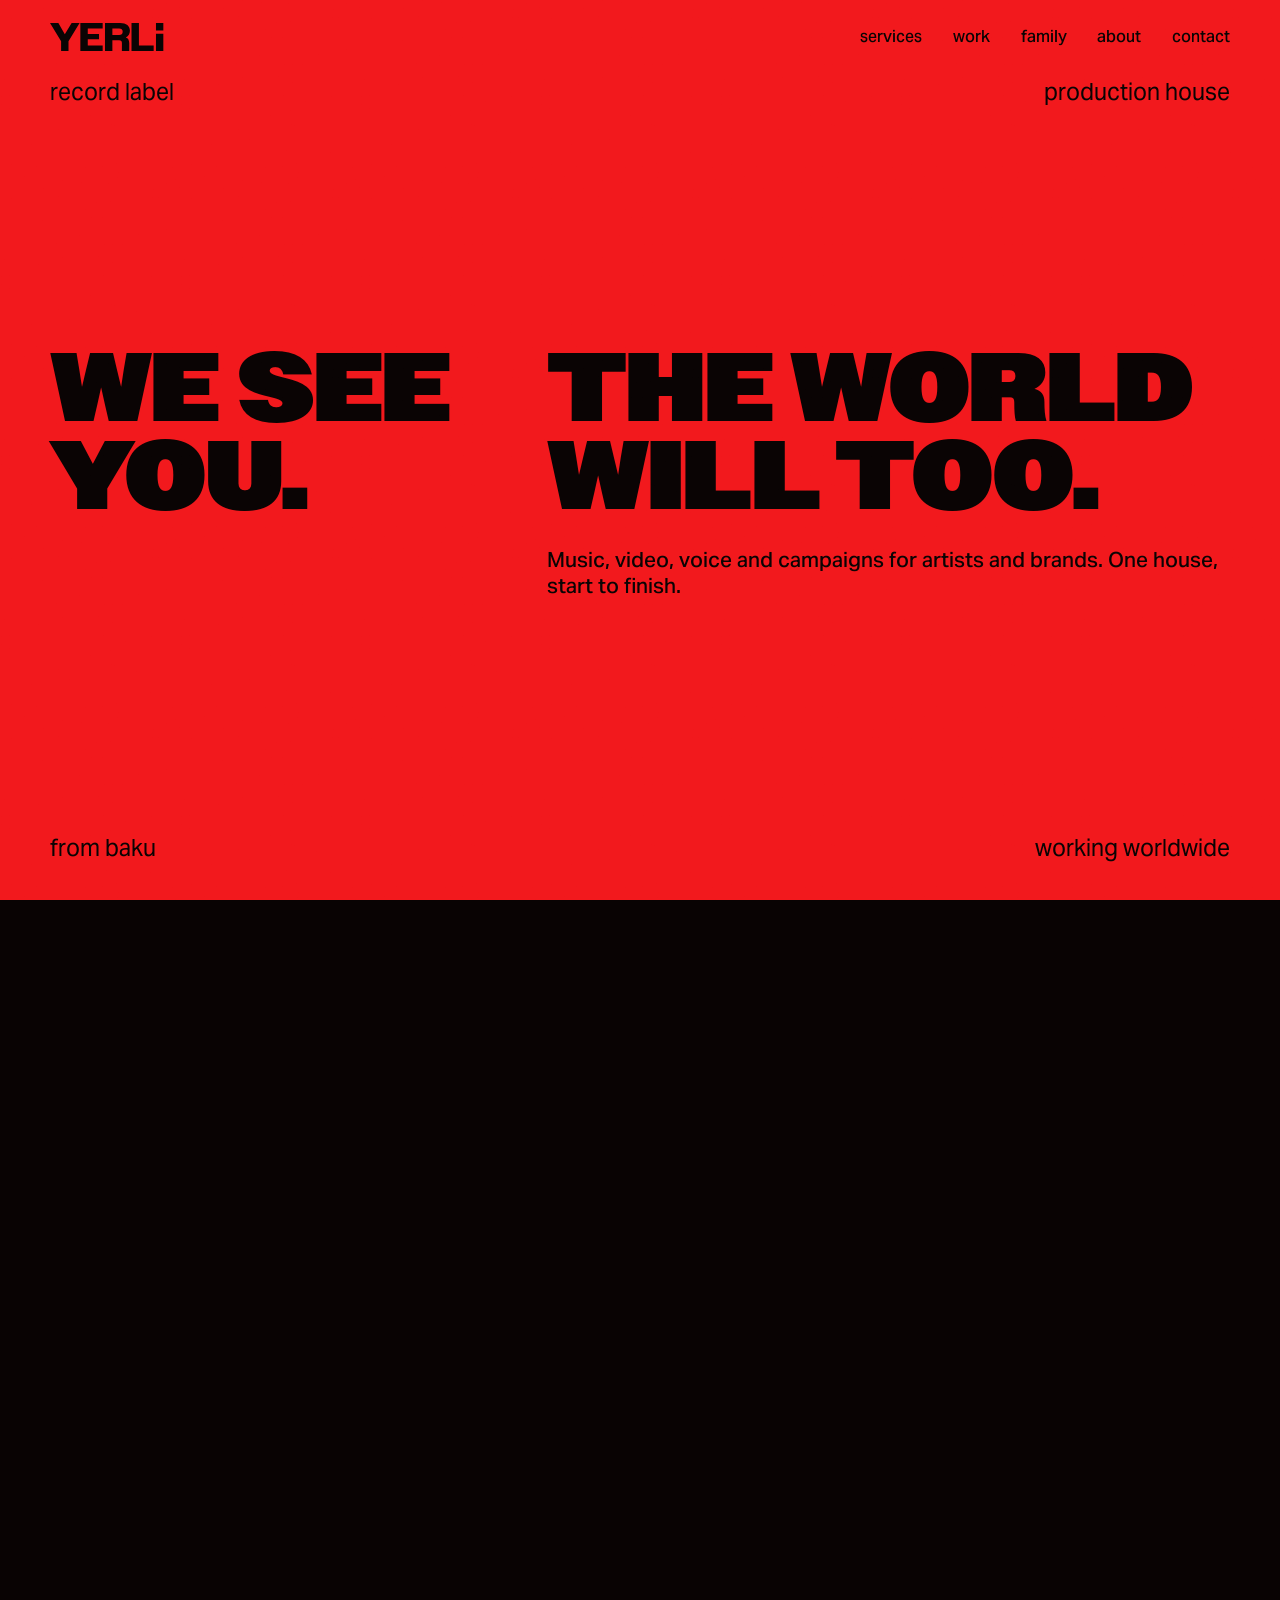
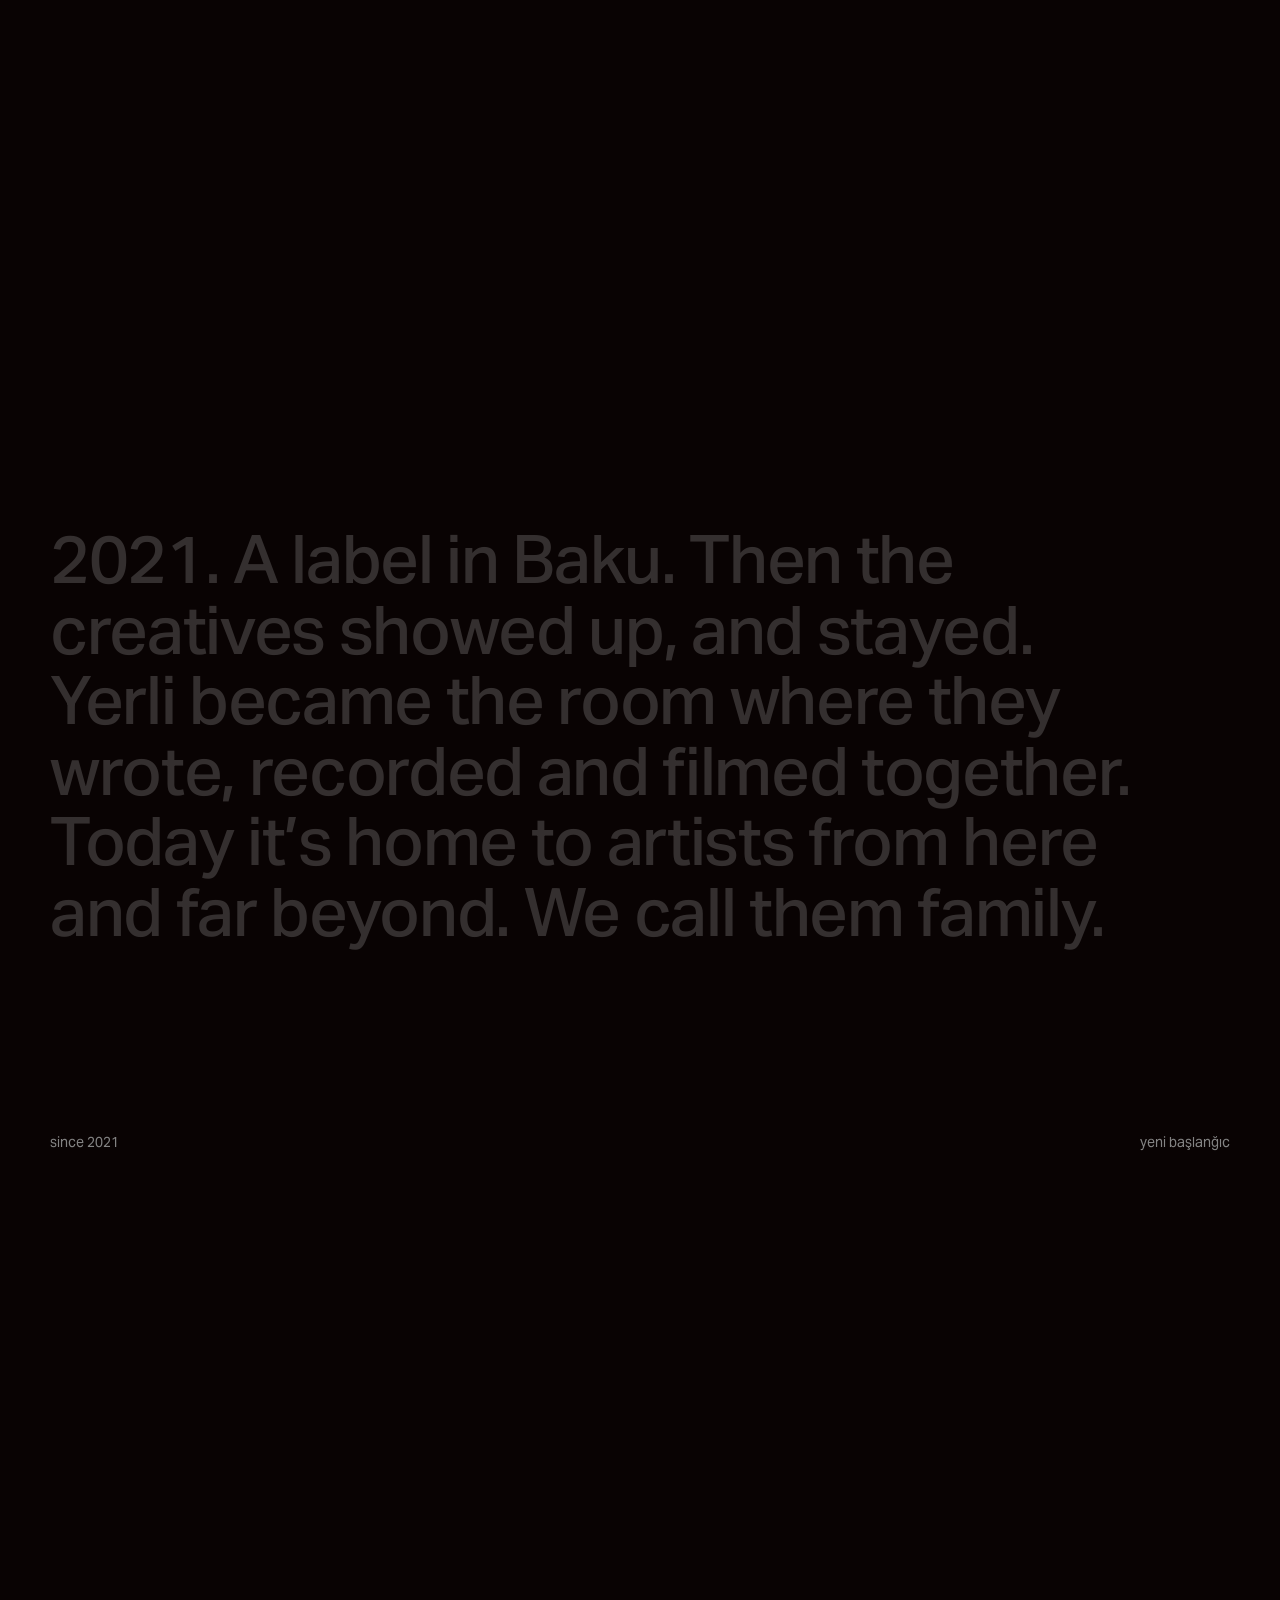
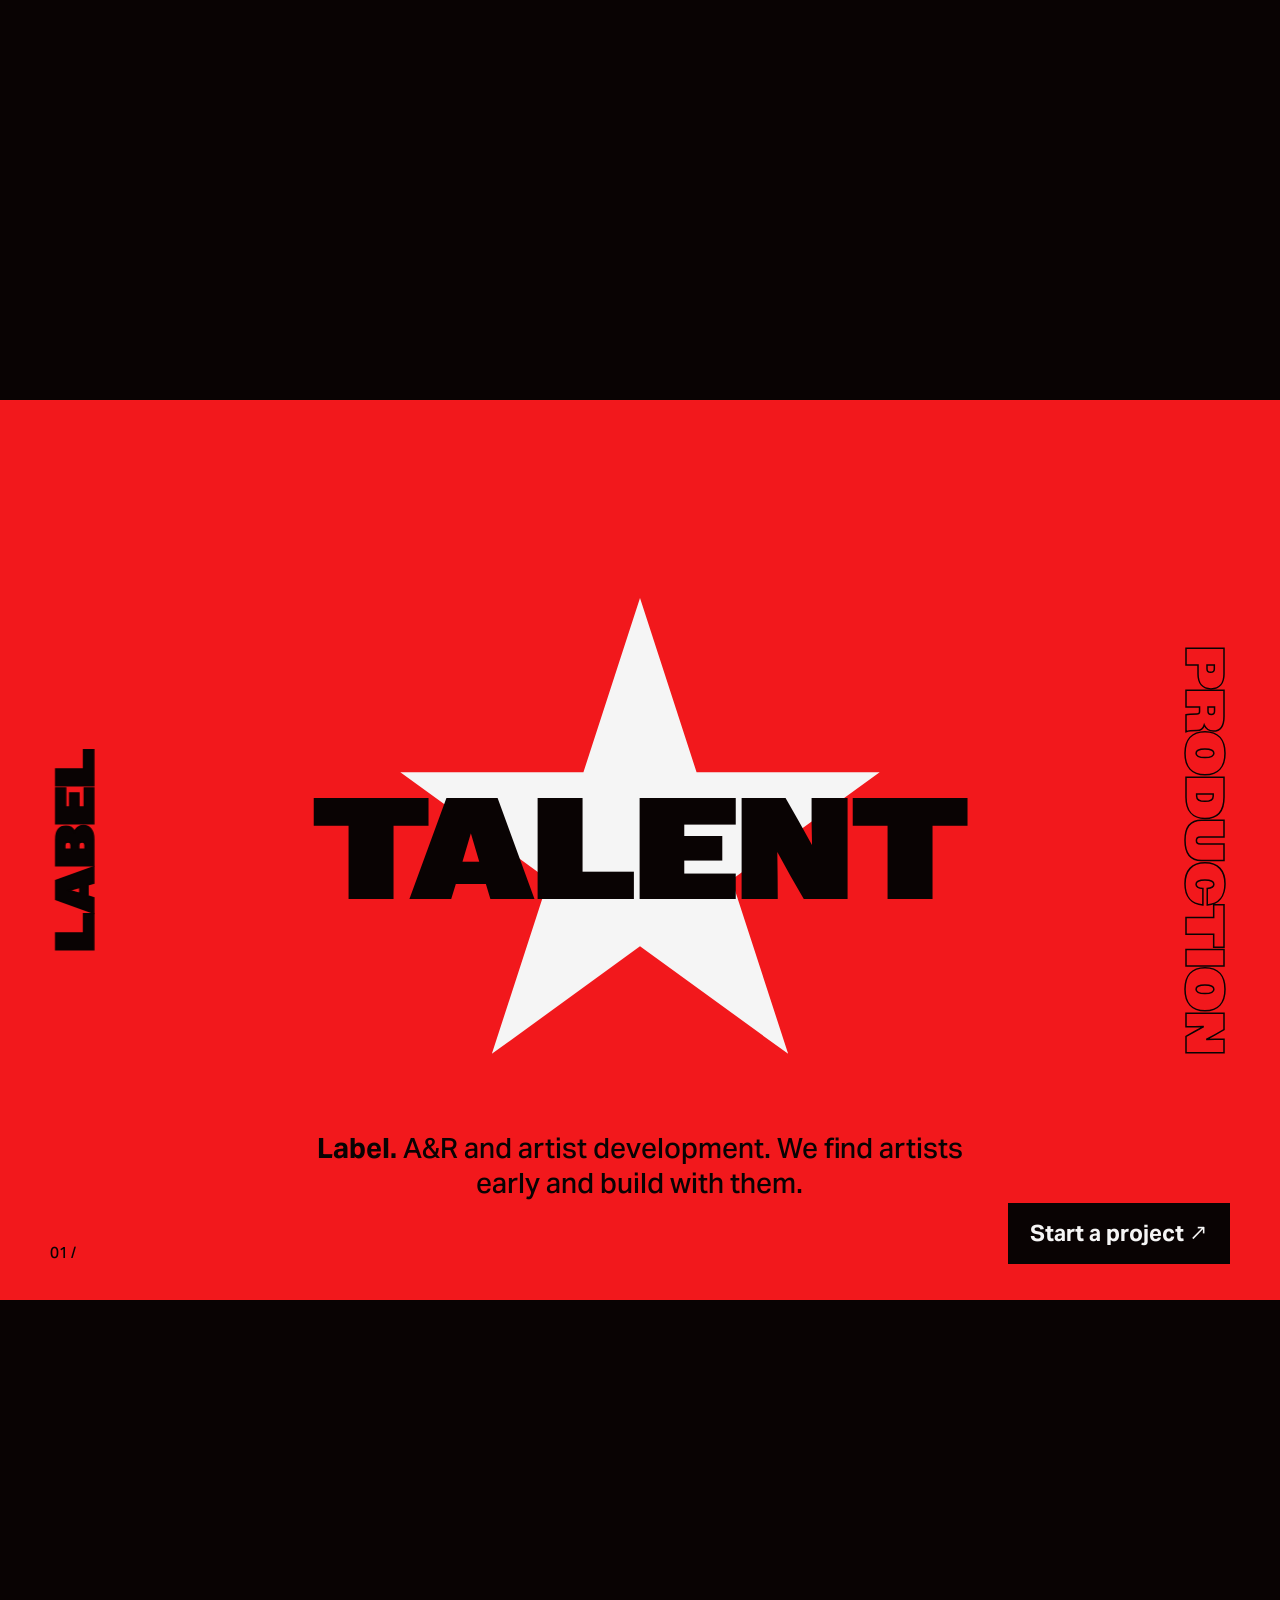
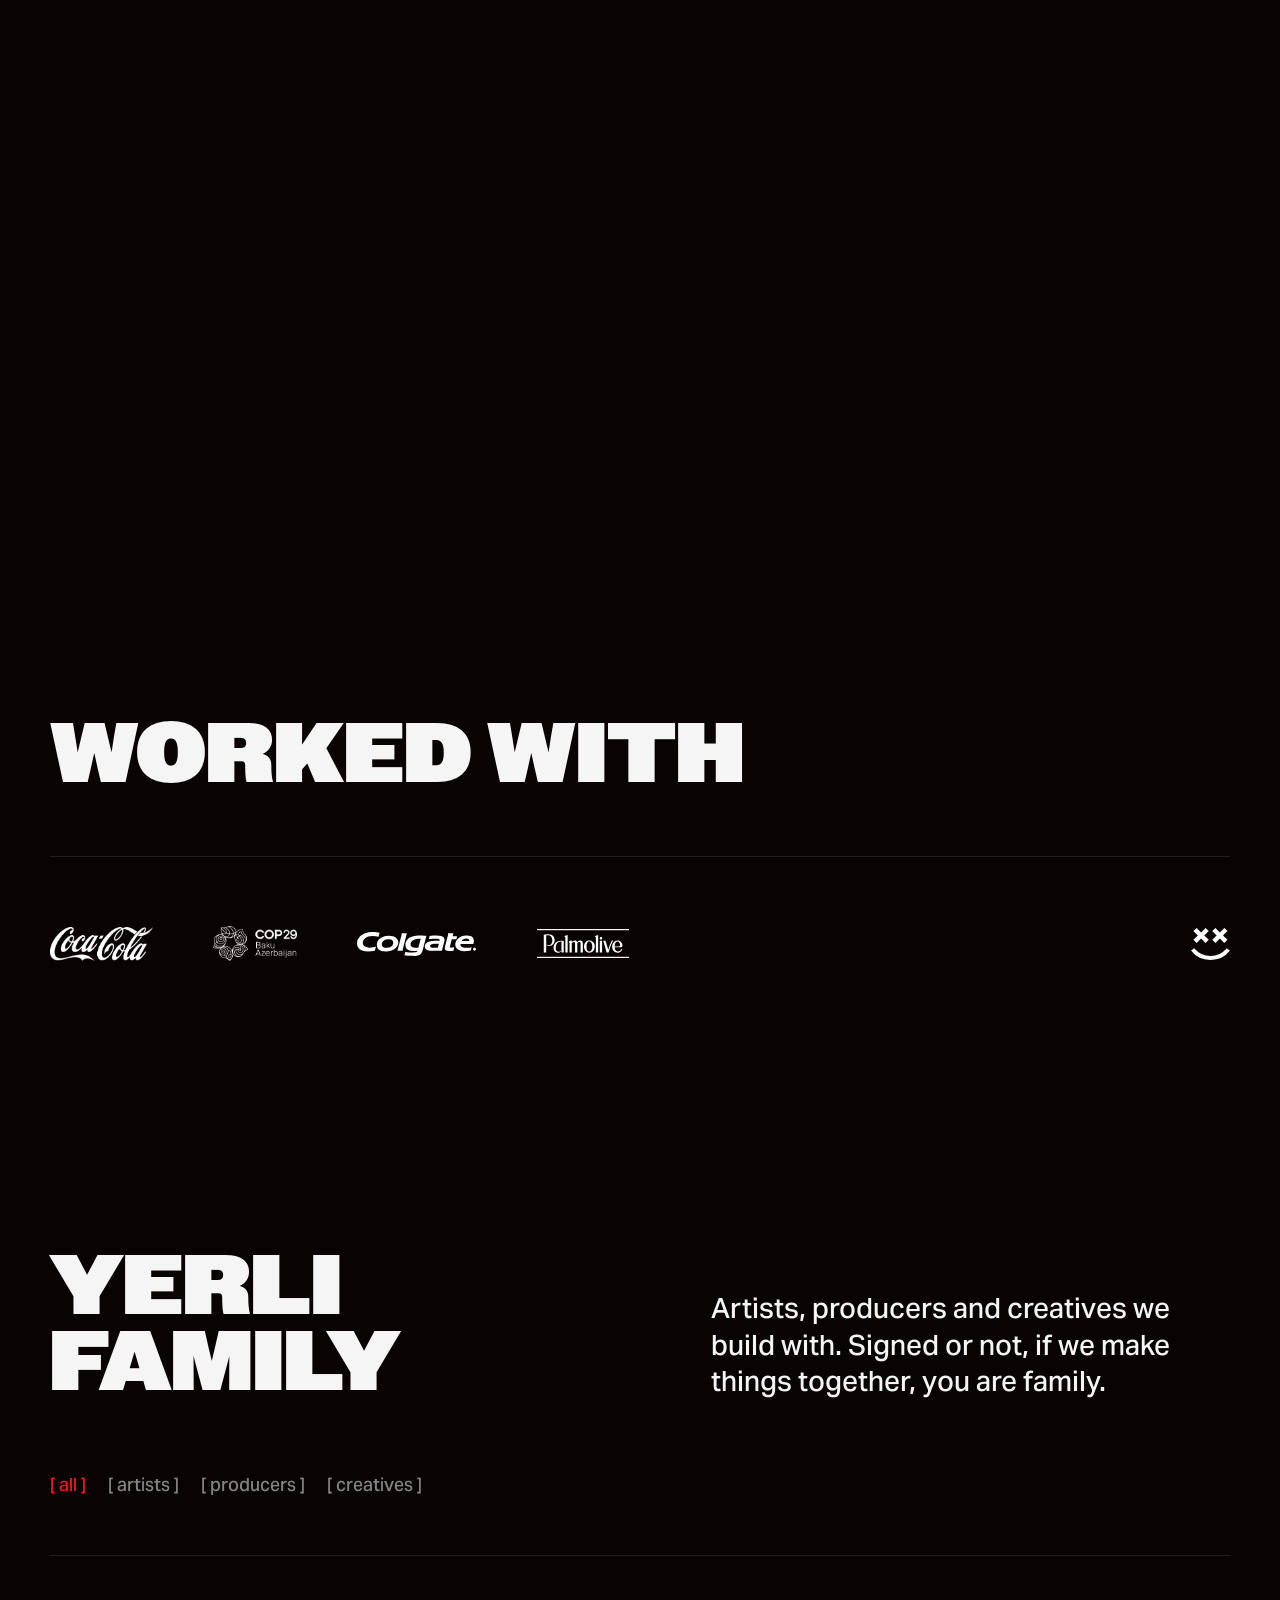
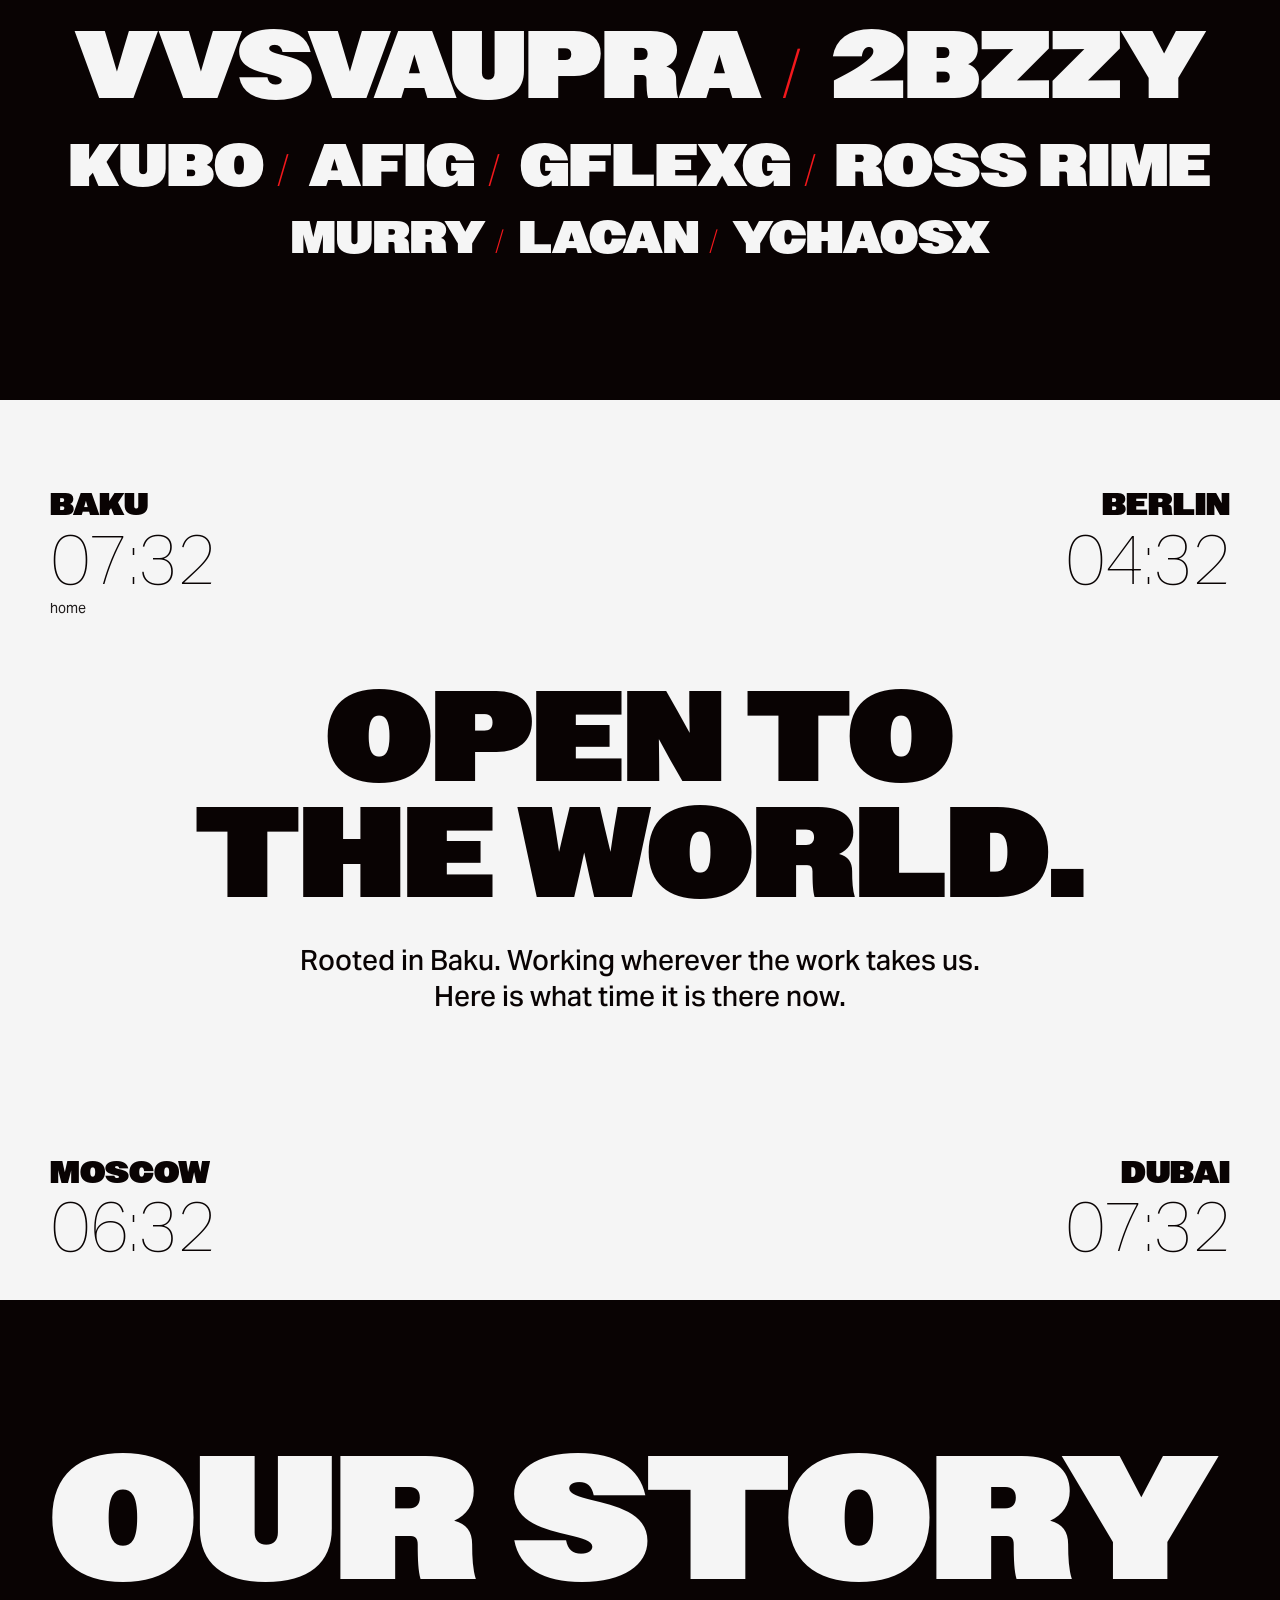
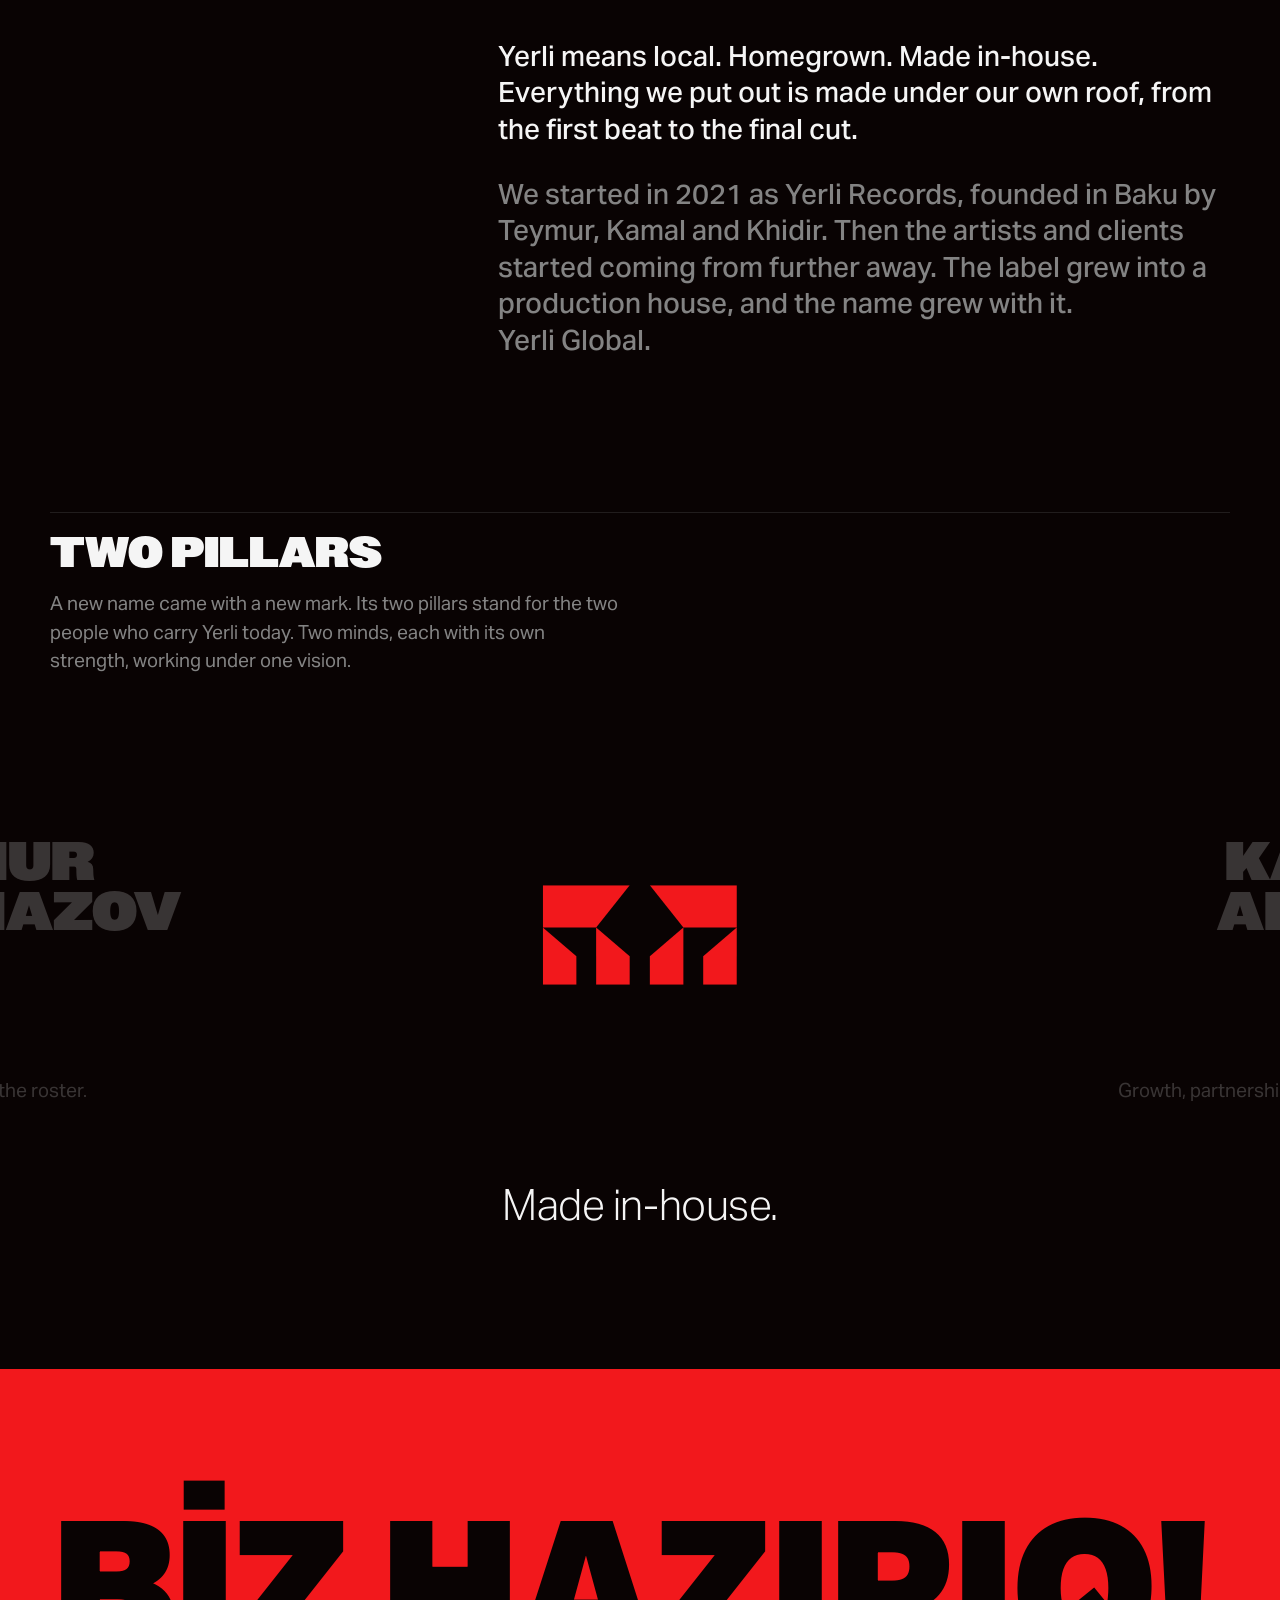
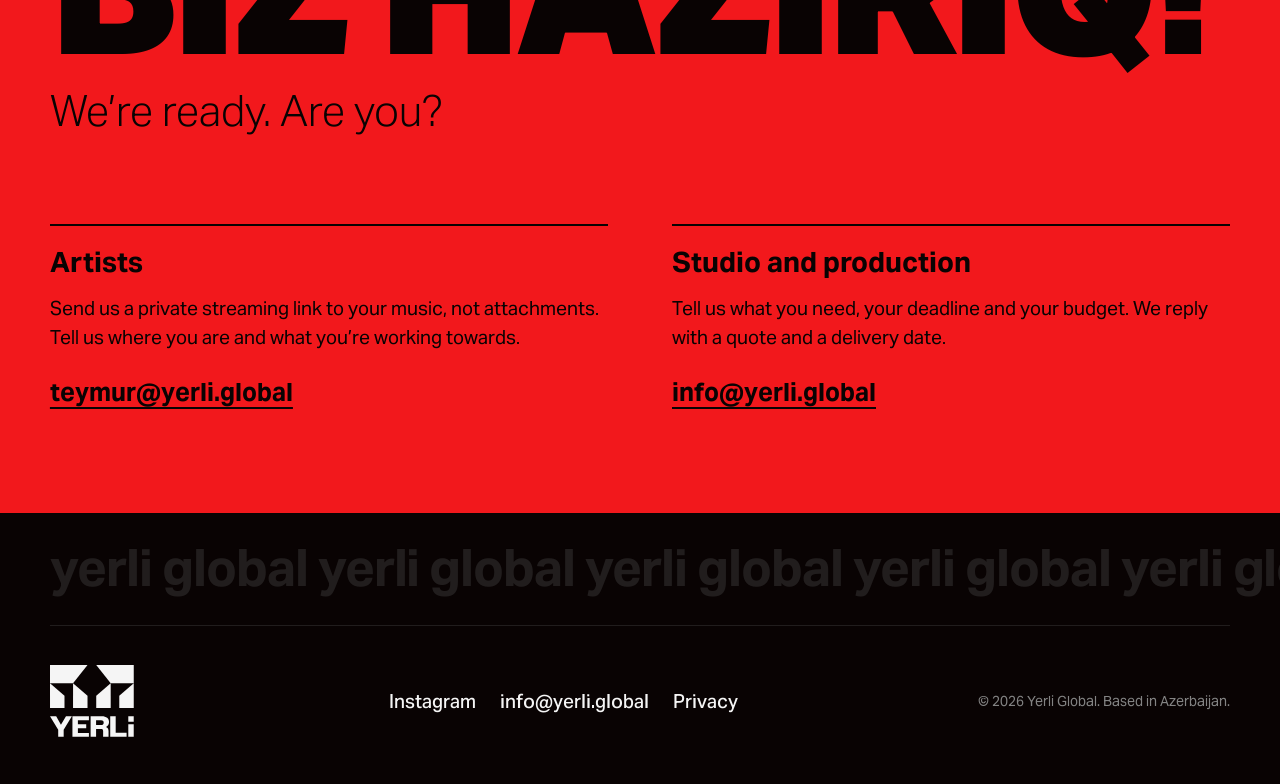
==== commit 8bf35634: "G. Document the privacy mailto route alongside the other email routes privacy.html keeps data-umami-" ====
--- a/index.html
+++ b/index.html
@@ -22,7 +22,9 @@
 <link rel="preload" href="fonts/aktiv-grotesk-vf.woff2" as="font" type="font/woff2" crossorigin>
 <link rel="stylesheet" href="styles.css">
 <!-- Umami analytics (cookieless). PLACEHOLDER: replace UMAMI_WEBSITE_ID with the website ID from the
-     Umami dashboard, or paste the whole snippet Umami gives you over this line. Until then no data is sent. -->
+     Umami dashboard, or paste the whole snippet Umami gives you over this line. Until then no data is sent.
+     Events: email (route: artists | production | footer | privacy), artist-link (name, platform),
+     founder-ig (name), start-project. -->
 <script defer src="https://cloud.umami.is/script.js" data-website-id="UMAMI_WEBSITE_ID"></script>
 <script>document.documentElement.classList.add('js')</script>
 </head>
@@ -116,7 +118,7 @@
         <li class="svc__item" data-arm="production"><span class="svc__mask"><span class="svc__word">VIDEO</span></span><span class="svc__desc"><b>Production.</b> Music videos and commercial video, from idea to final cut.</span></li>
         <li class="svc__item" data-arm="production"><span class="svc__mask"><span class="svc__word">CAMPAIGNS</span></span><span class="svc__desc"><b>Production.</b> End-to-end creative for brands: idea, voiceover, production and delivery, run by one team.</span></li>
       </ol>
-      <p class="svc__count" aria-hidden="true"><span class="svc__now">01</span> / 6</p>
+      <p class="svc__count" aria-hidden="true"><span class="svc__now">01</span> / <span class="svc__total"></span></p>
       <a class="svc__cta" href="#contact" data-umami-event="start-project">Start a project <span aria-hidden="true">↗</span></a>
     </div>
   </section>
@@ -125,7 +127,9 @@
        To add one: drop logos/<slug>.svg (or .png, at least 400px tall, trimmed) and add an <li class="logo">.
        width/height are the file's own pixel or viewBox size, so the layout does not jump while it loads.
        --s nudges a logo's optical size (1 = the strip height). A logo whose file is missing removes itself;
-       if none are left, the section and its nav link stay hidden. -->
+       if none are left, the section and its nav link stay hidden.
+       Slugs, in order: coca-cola, cop29, colgate, palmolive, believe, zhara-music, rootless-records, nanta, dead-simple.
+       Use each brand's lockup as supplied: recolour to white and trim empty space only, never crop sub-lines. -->
   <section class="work" id="work" data-theme="black" aria-labelledby="work-h">
     <h2 id="work-h" class="work__title">WORKED WITH</h2>
     <ul class="logos">
@@ -134,7 +138,7 @@
       <li class="logo" style="--s:.8"><img src="logos/colgate.svg" alt="Colgate" width="206" height="42" loading="lazy" decoding="async" onerror="this.parentNode.remove()"></li>
       <li class="logo" style="--s:.95"><img src="logos/palmolive.svg" alt="Palmolive" width="187" height="59" loading="lazy" decoding="async" onerror="this.parentNode.remove()"></li>
       <li class="logo" style="--s:.78"><img src="logos/believe.png" alt="Believe" width="1794" height="400" loading="lazy" decoding="async" onerror="this.parentNode.remove()"></li>
-      <li class="logo" style="--s:1.5"><img src="logos/jara-music.png" alt="Jara Music" width="574" height="400" loading="lazy" decoding="async" onerror="this.parentNode.remove()"></li>
+      <li class="logo" style="--s:1.5"><img src="logos/zhara-music.png" alt="Zhara Music" width="574" height="400" loading="lazy" decoding="async" onerror="this.parentNode.remove()"></li>
       <li class="logo" style="--s:1.2"><img src="logos/rootless-records.png" alt="Rootless Records" width="1149" height="400" loading="lazy" decoding="async" onerror="this.parentNode.remove()"></li>
       <li class="logo" style="--s:.95"><img src="logos/nanta.png" alt="Nanta AI" width="1485" height="400" loading="lazy" decoding="async" onerror="this.parentNode.remove()"></li>
       <li class="logo" style="--s:1.05"><img src="logos/dead-simple.svg" alt="Dead Simple" width="838" height="692" loading="lazy" decoding="async" onerror="this.parentNode.remove()"></li>
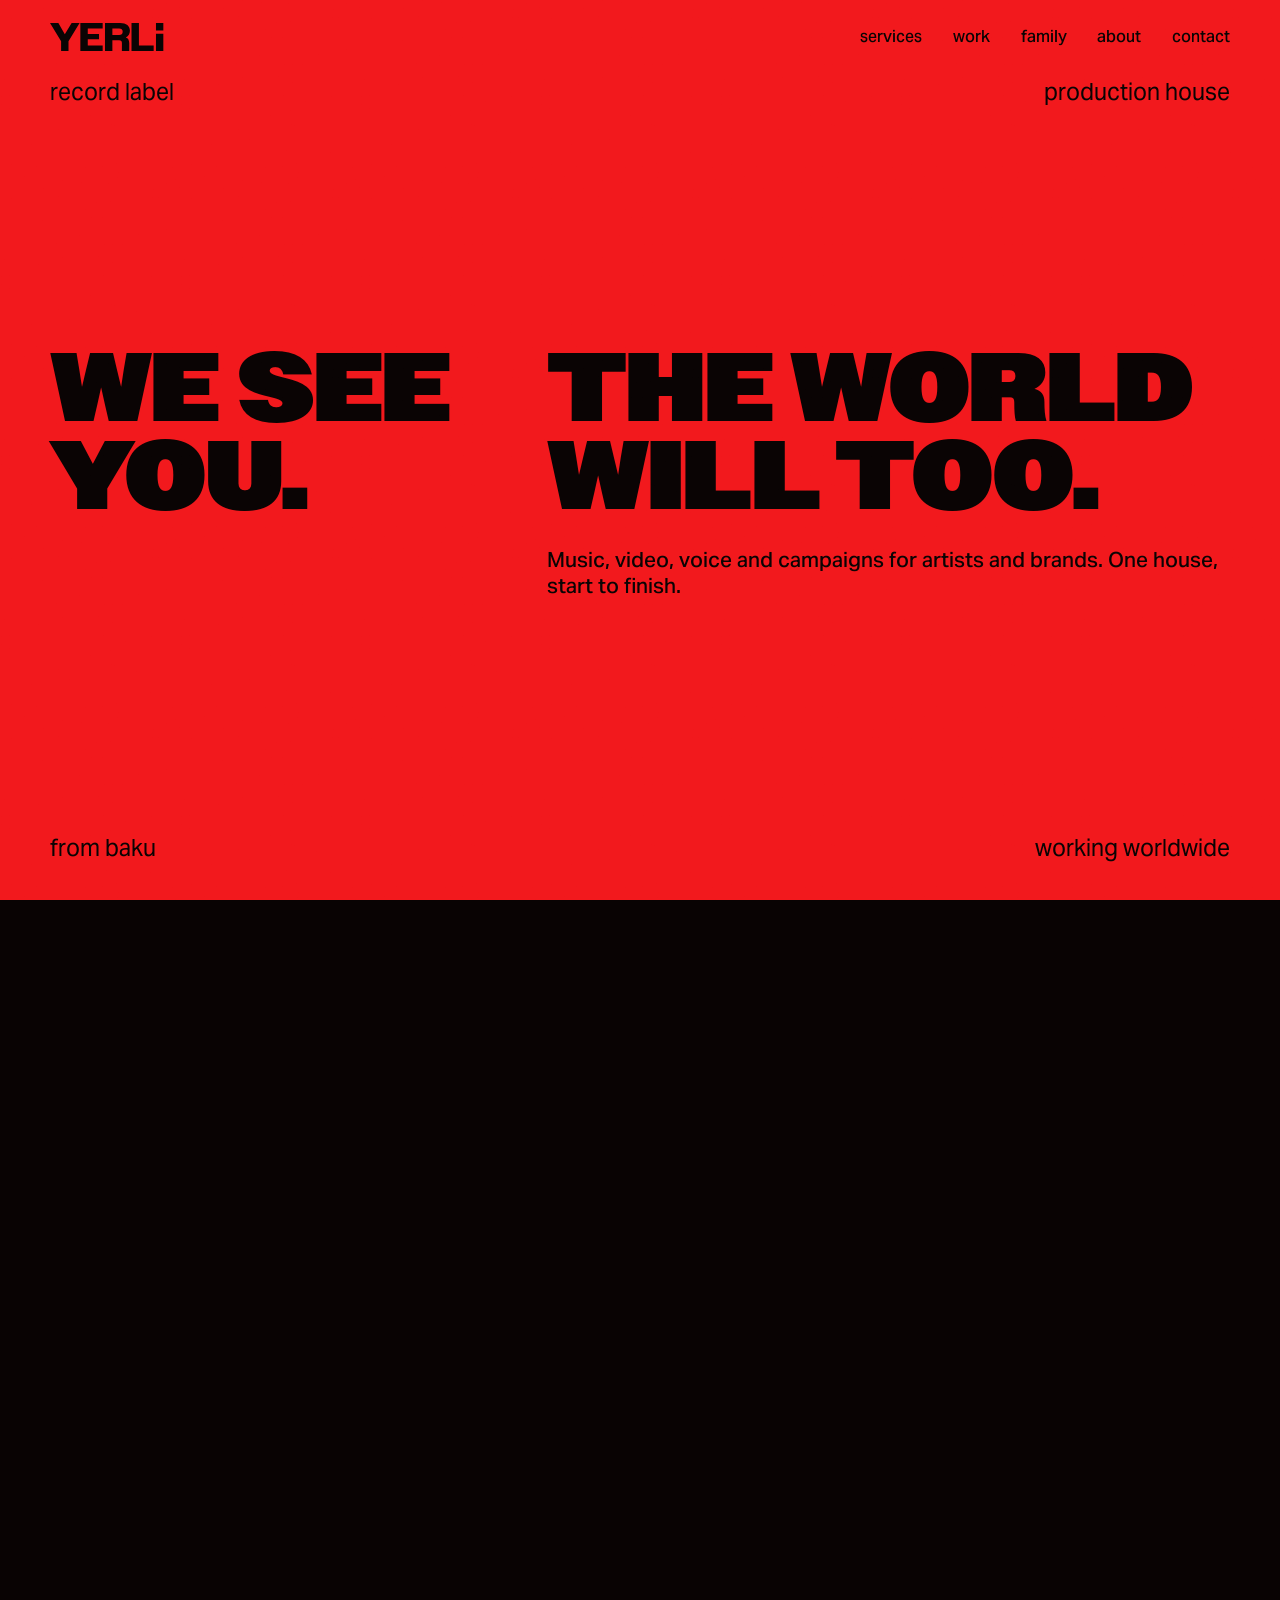
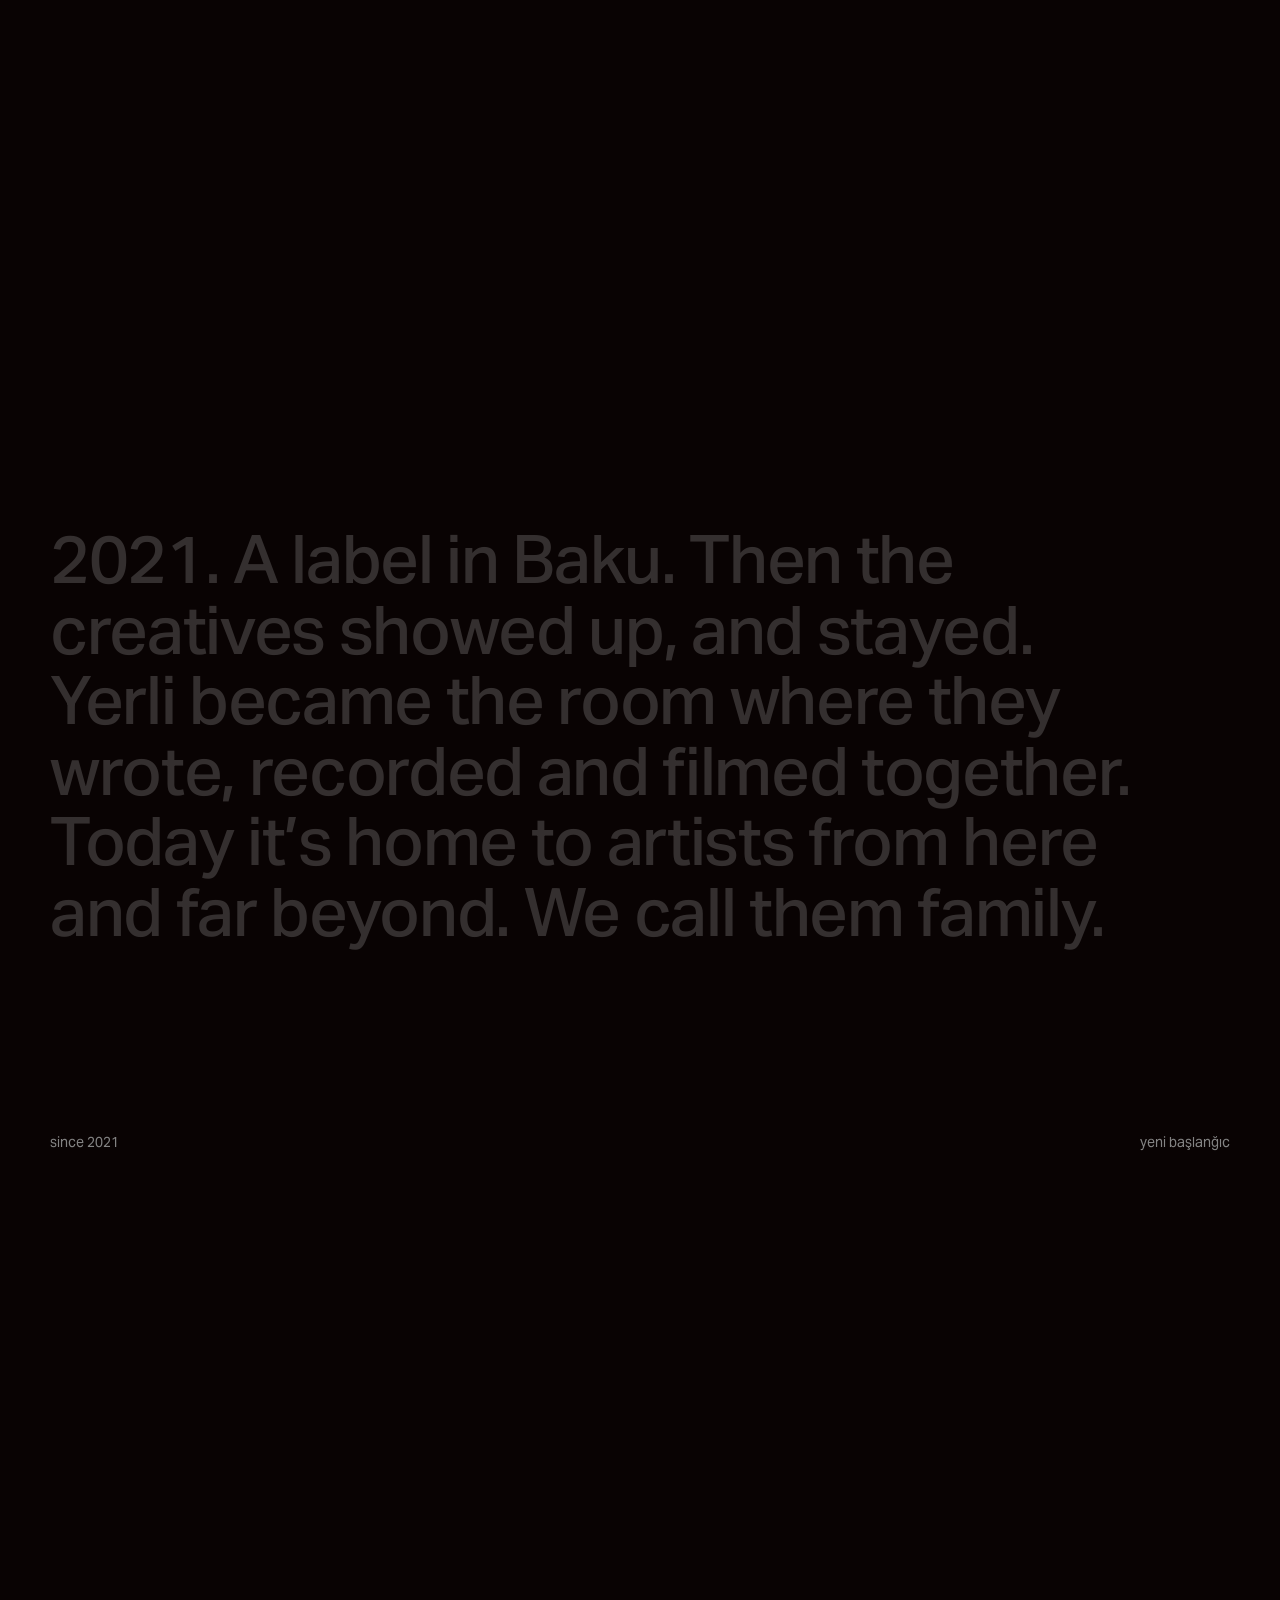
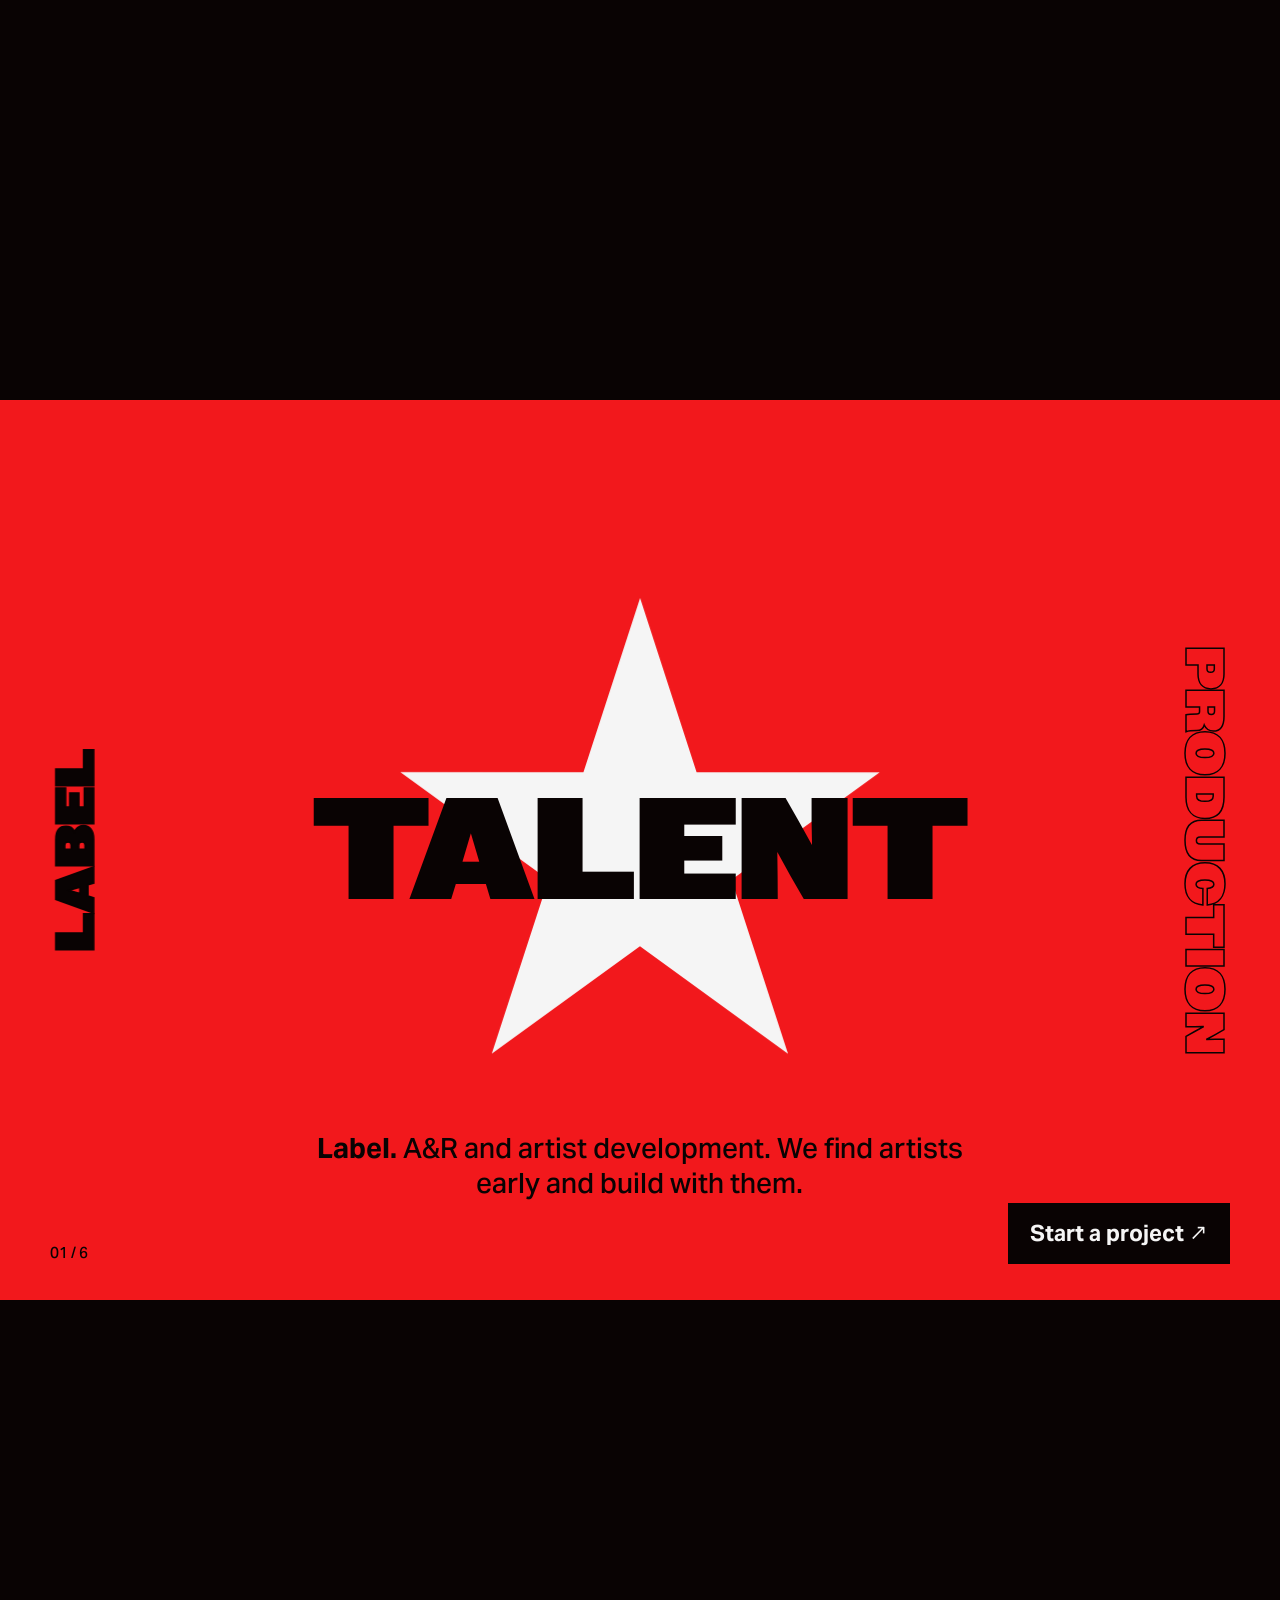
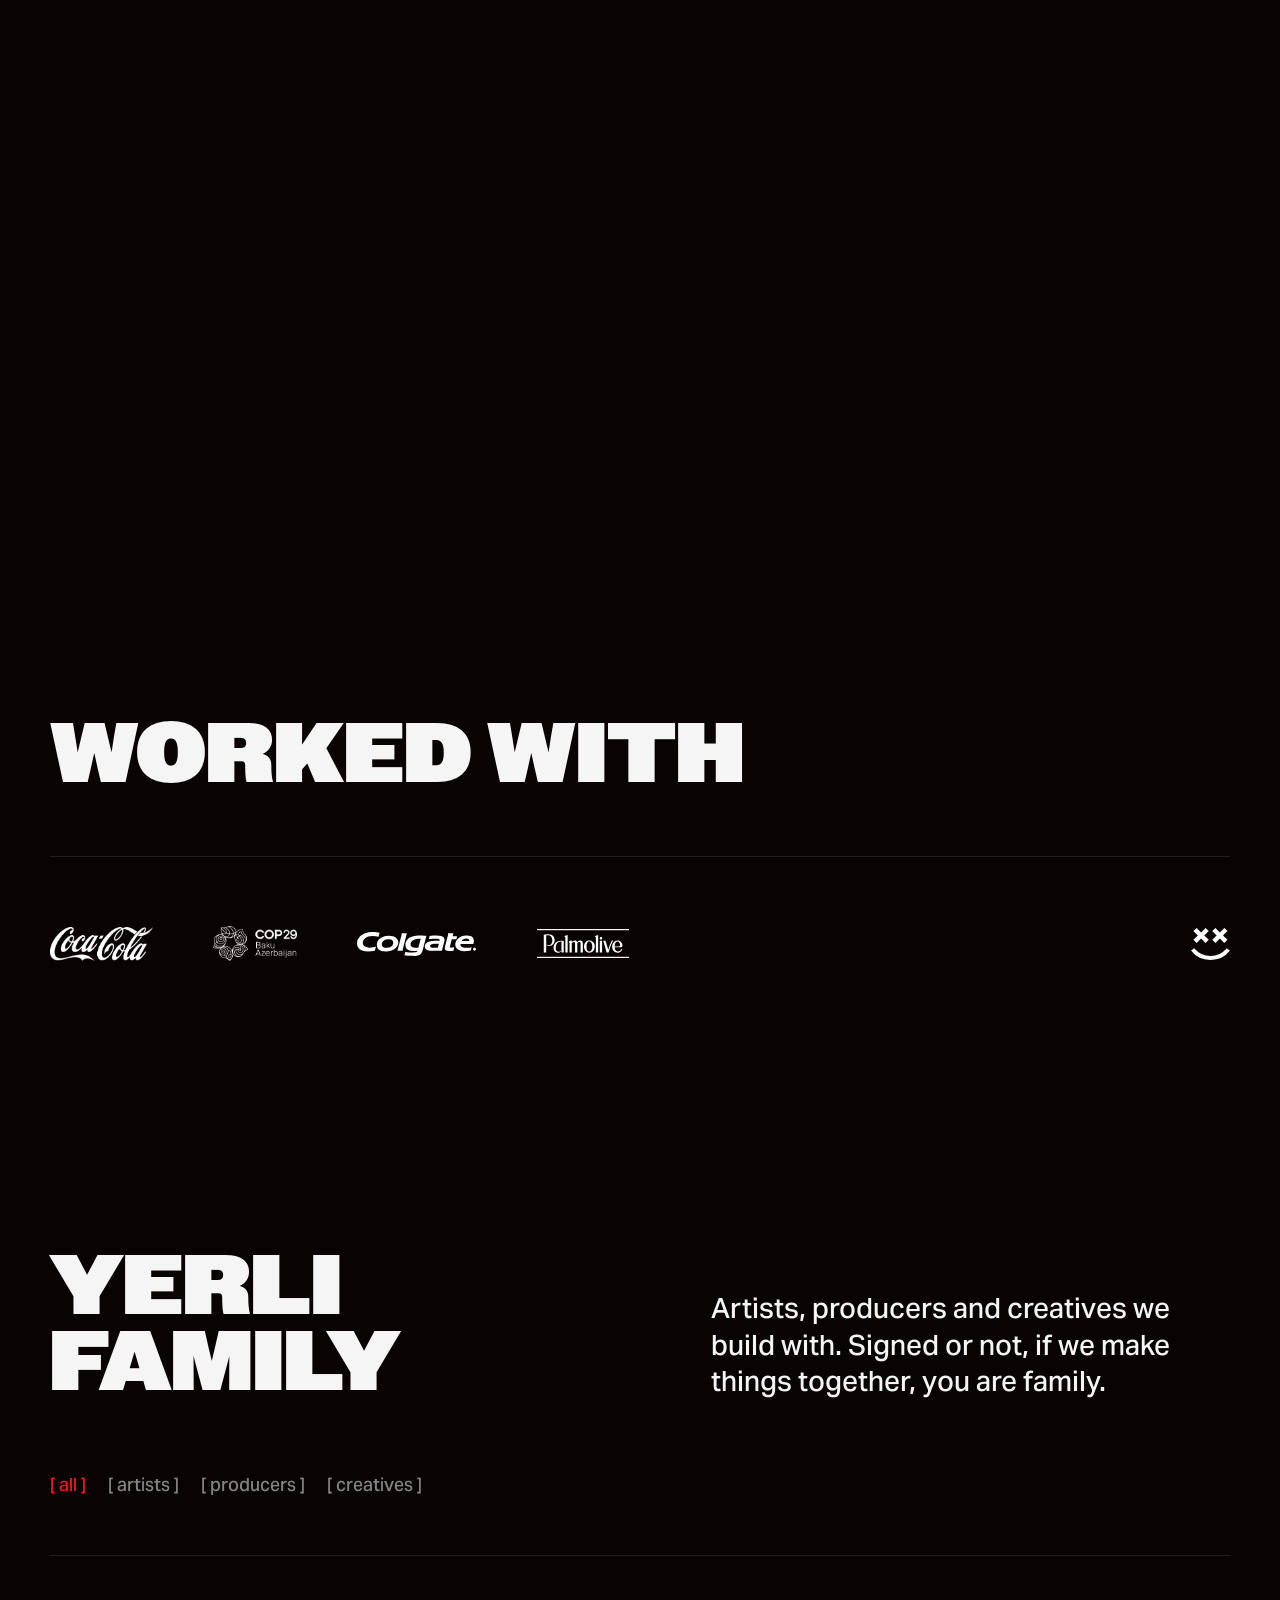
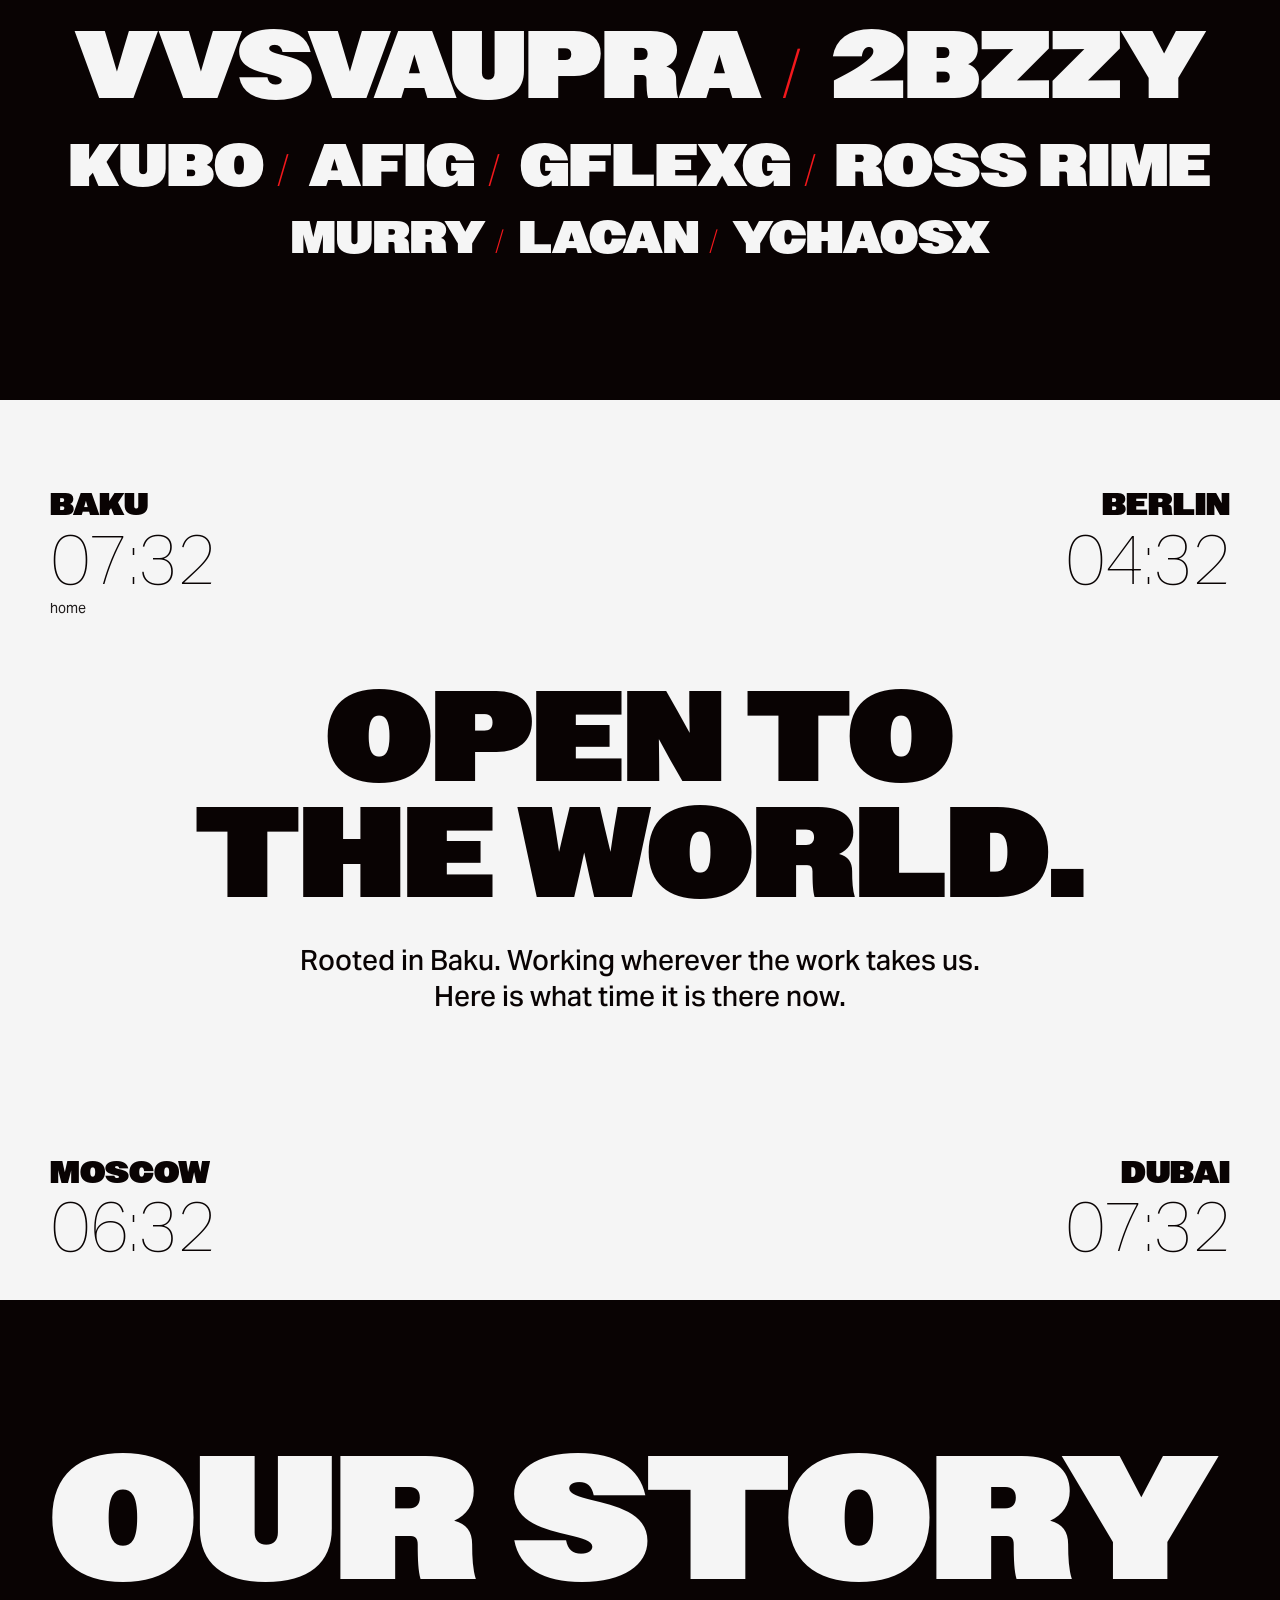
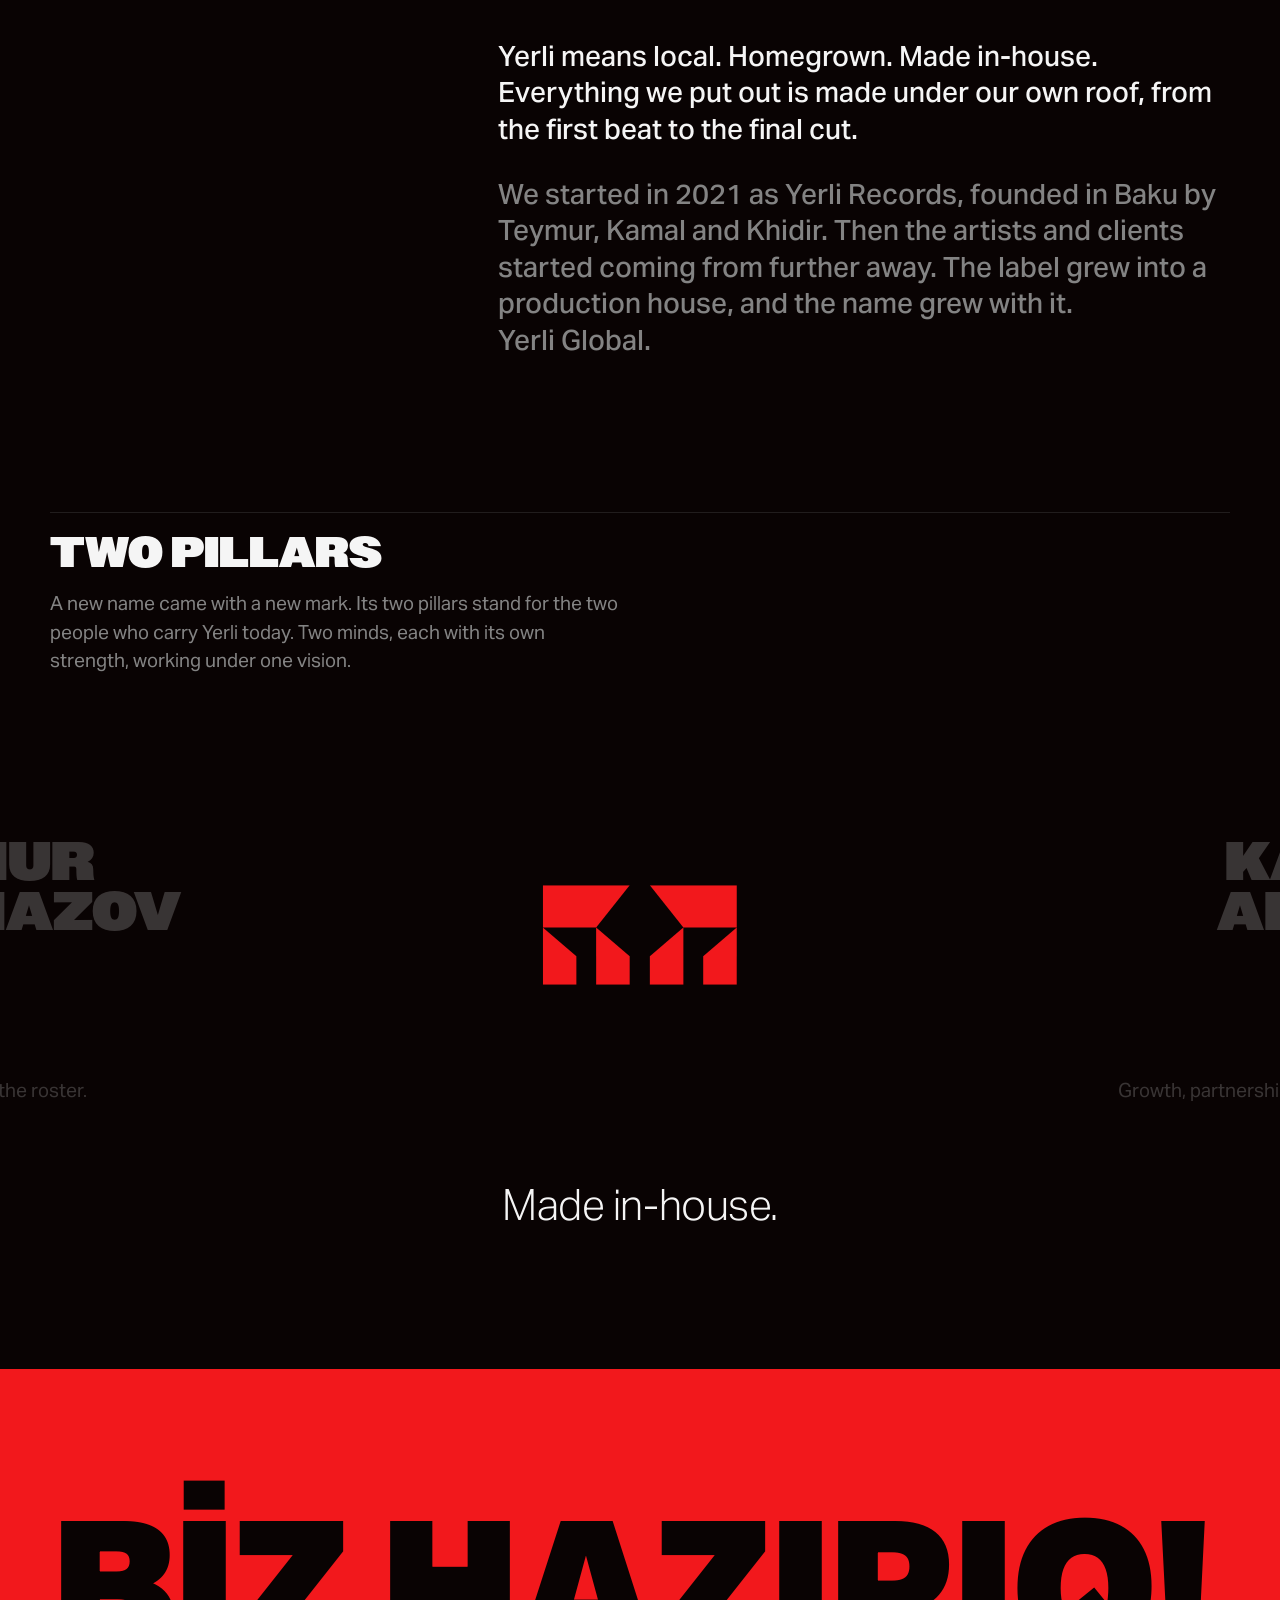
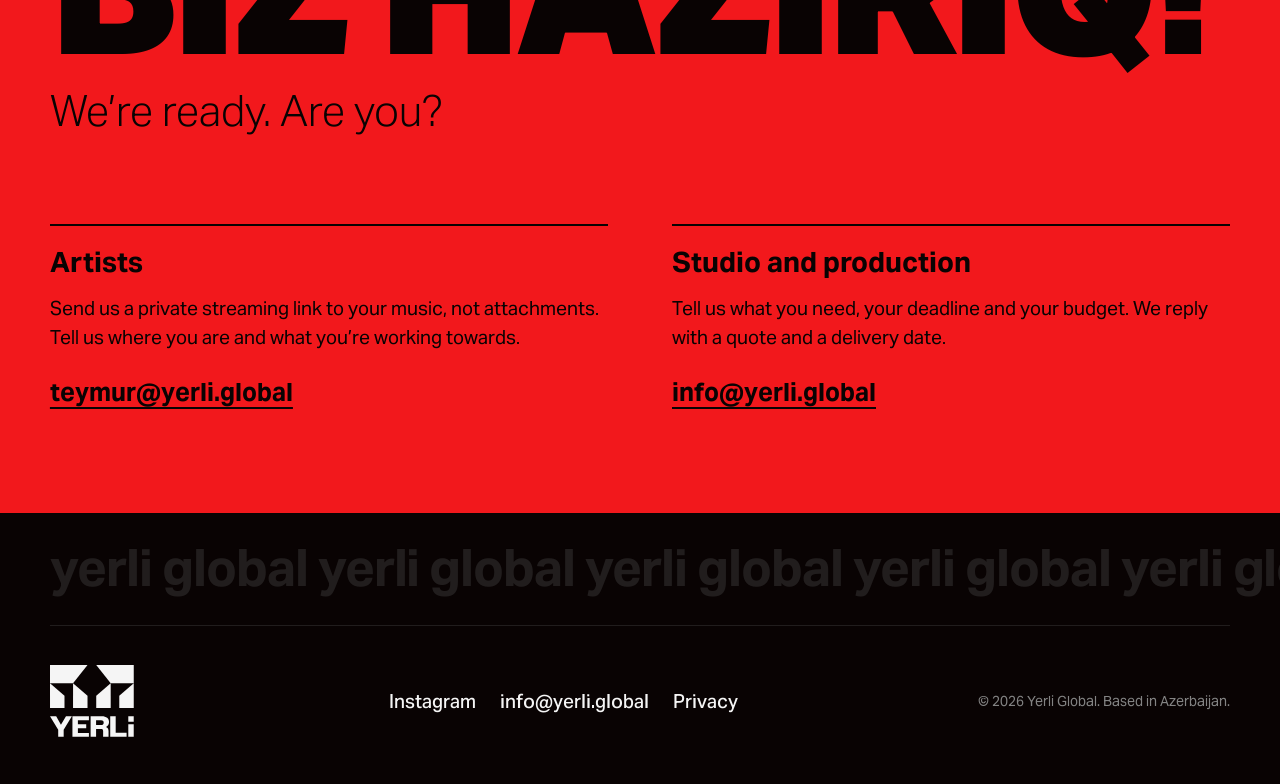
==== commit 4ba7dafa: "A. Services counter total comes from the script The "/ 6" in the counter is now filled from items.le" ====
--- a/index.html
+++ b/index.html
@@ -22,9 +22,7 @@
 <link rel="preload" href="fonts/aktiv-grotesk-vf.woff2" as="font" type="font/woff2" crossorigin>
 <link rel="stylesheet" href="styles.css">
 <!-- Umami analytics (cookieless). PLACEHOLDER: replace UMAMI_WEBSITE_ID with the website ID from the
-     Umami dashboard, or paste the whole snippet Umami gives you over this line. Until then no data is sent.
-     Events: email (route: artists | production | footer | privacy), artist-link (name, platform),
-     founder-ig (name), start-project. -->
+     Umami dashboard, or paste the whole snippet Umami gives you over this line. Until then no data is sent. -->
 <script defer src="https://cloud.umami.is/script.js" data-website-id="UMAMI_WEBSITE_ID"></script>
 <script>document.documentElement.classList.add('js')</script>
 </head>
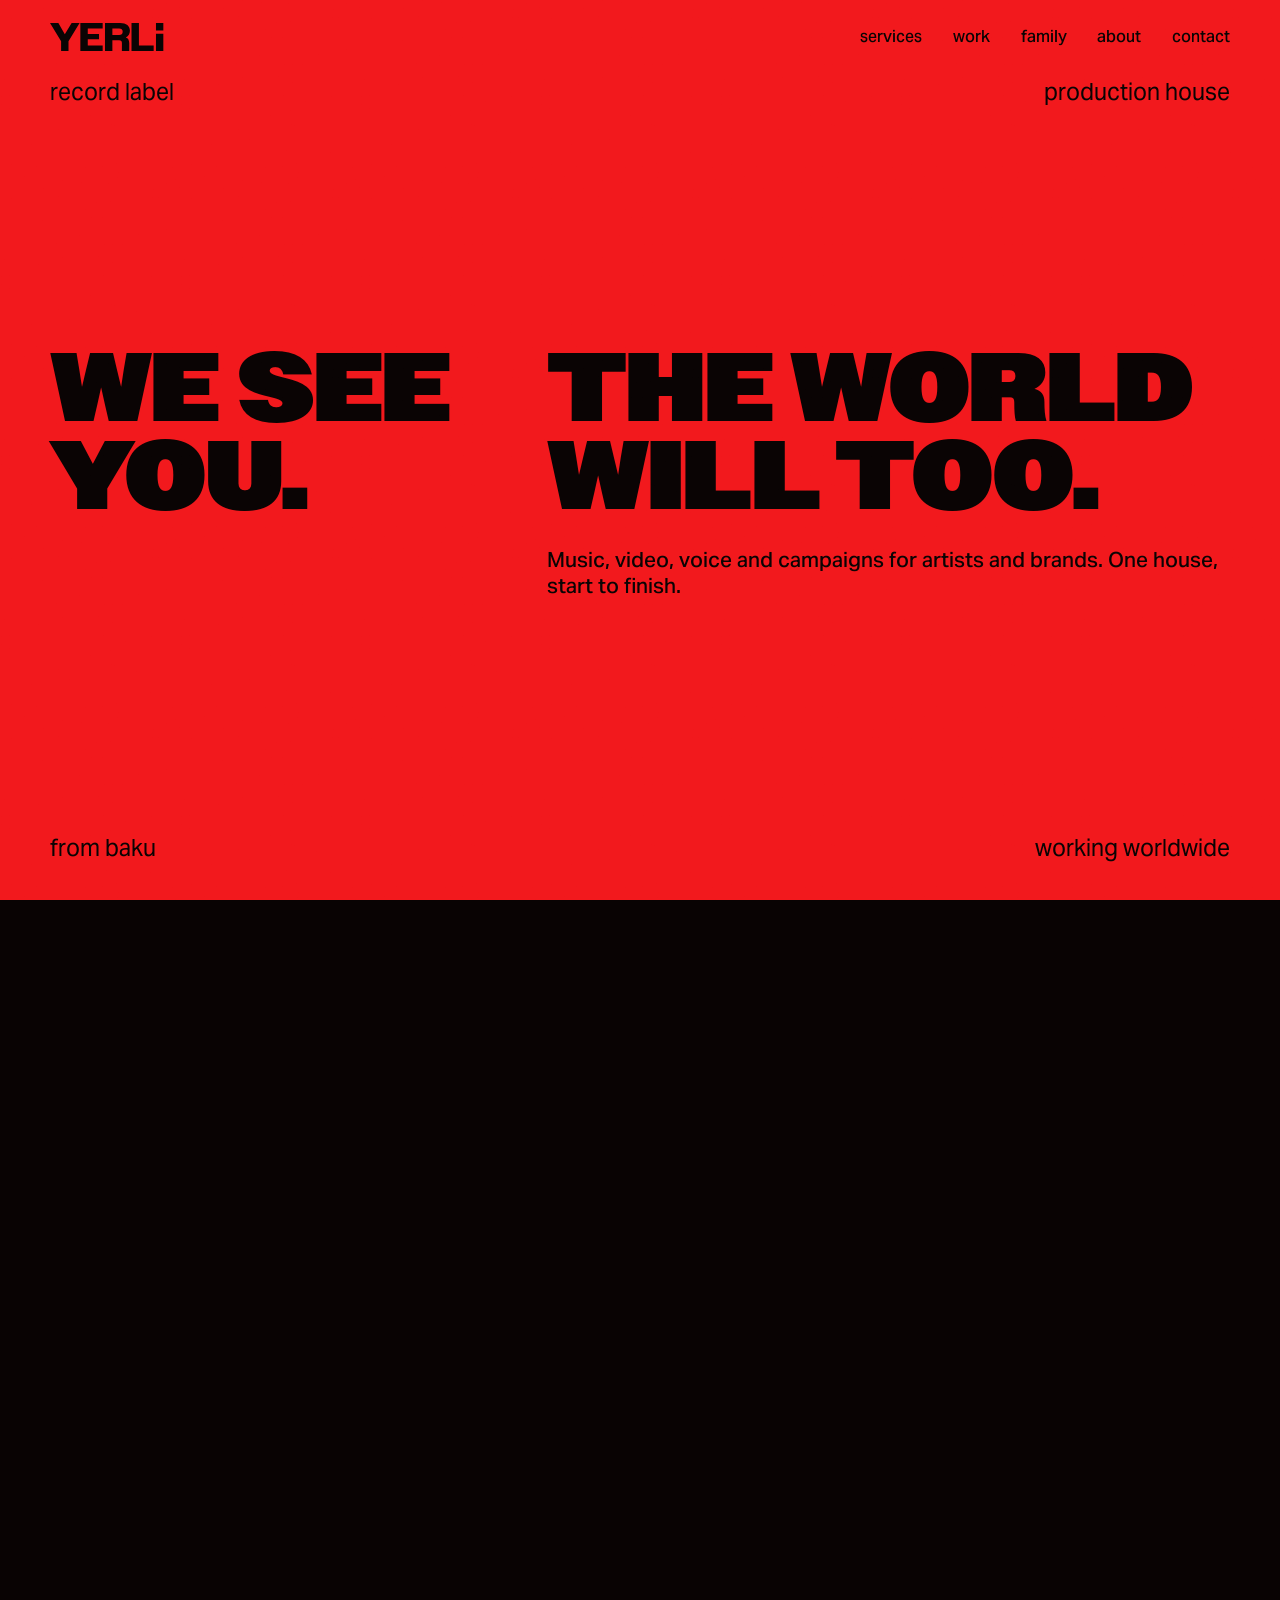
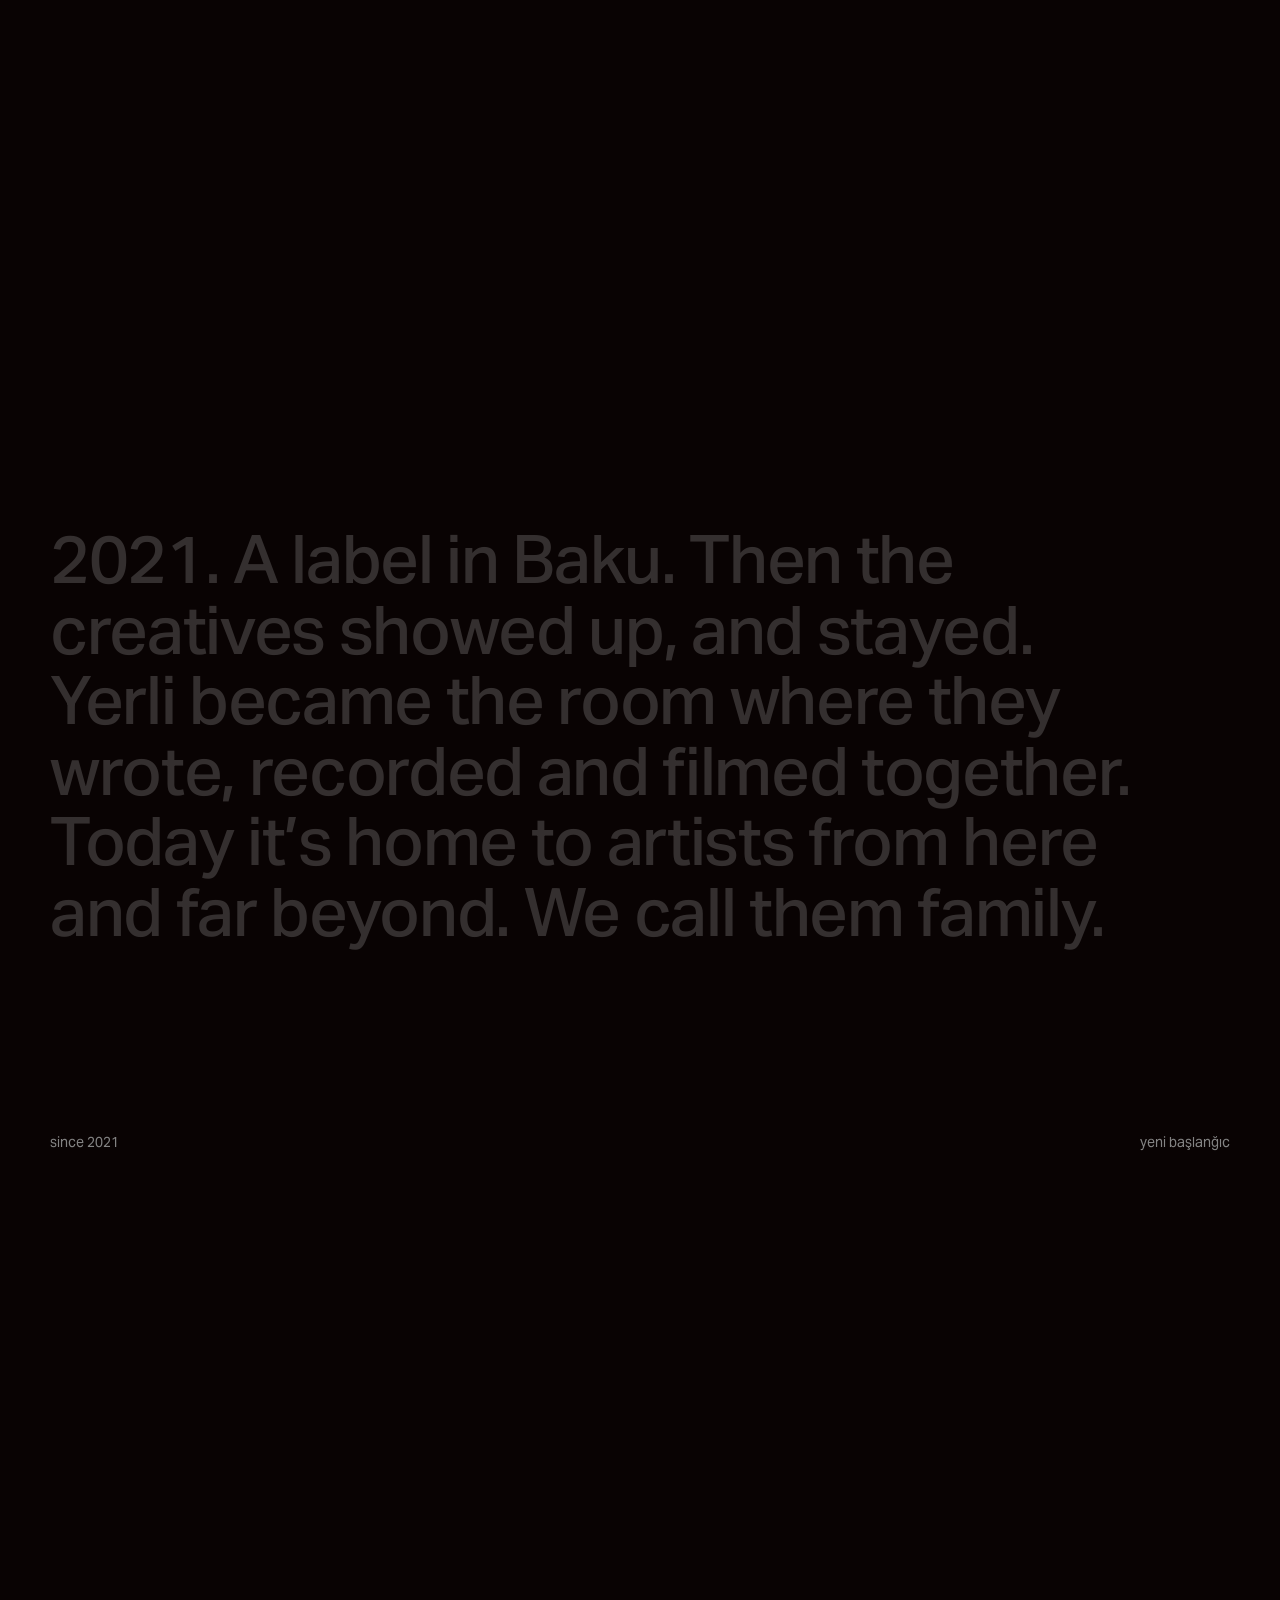
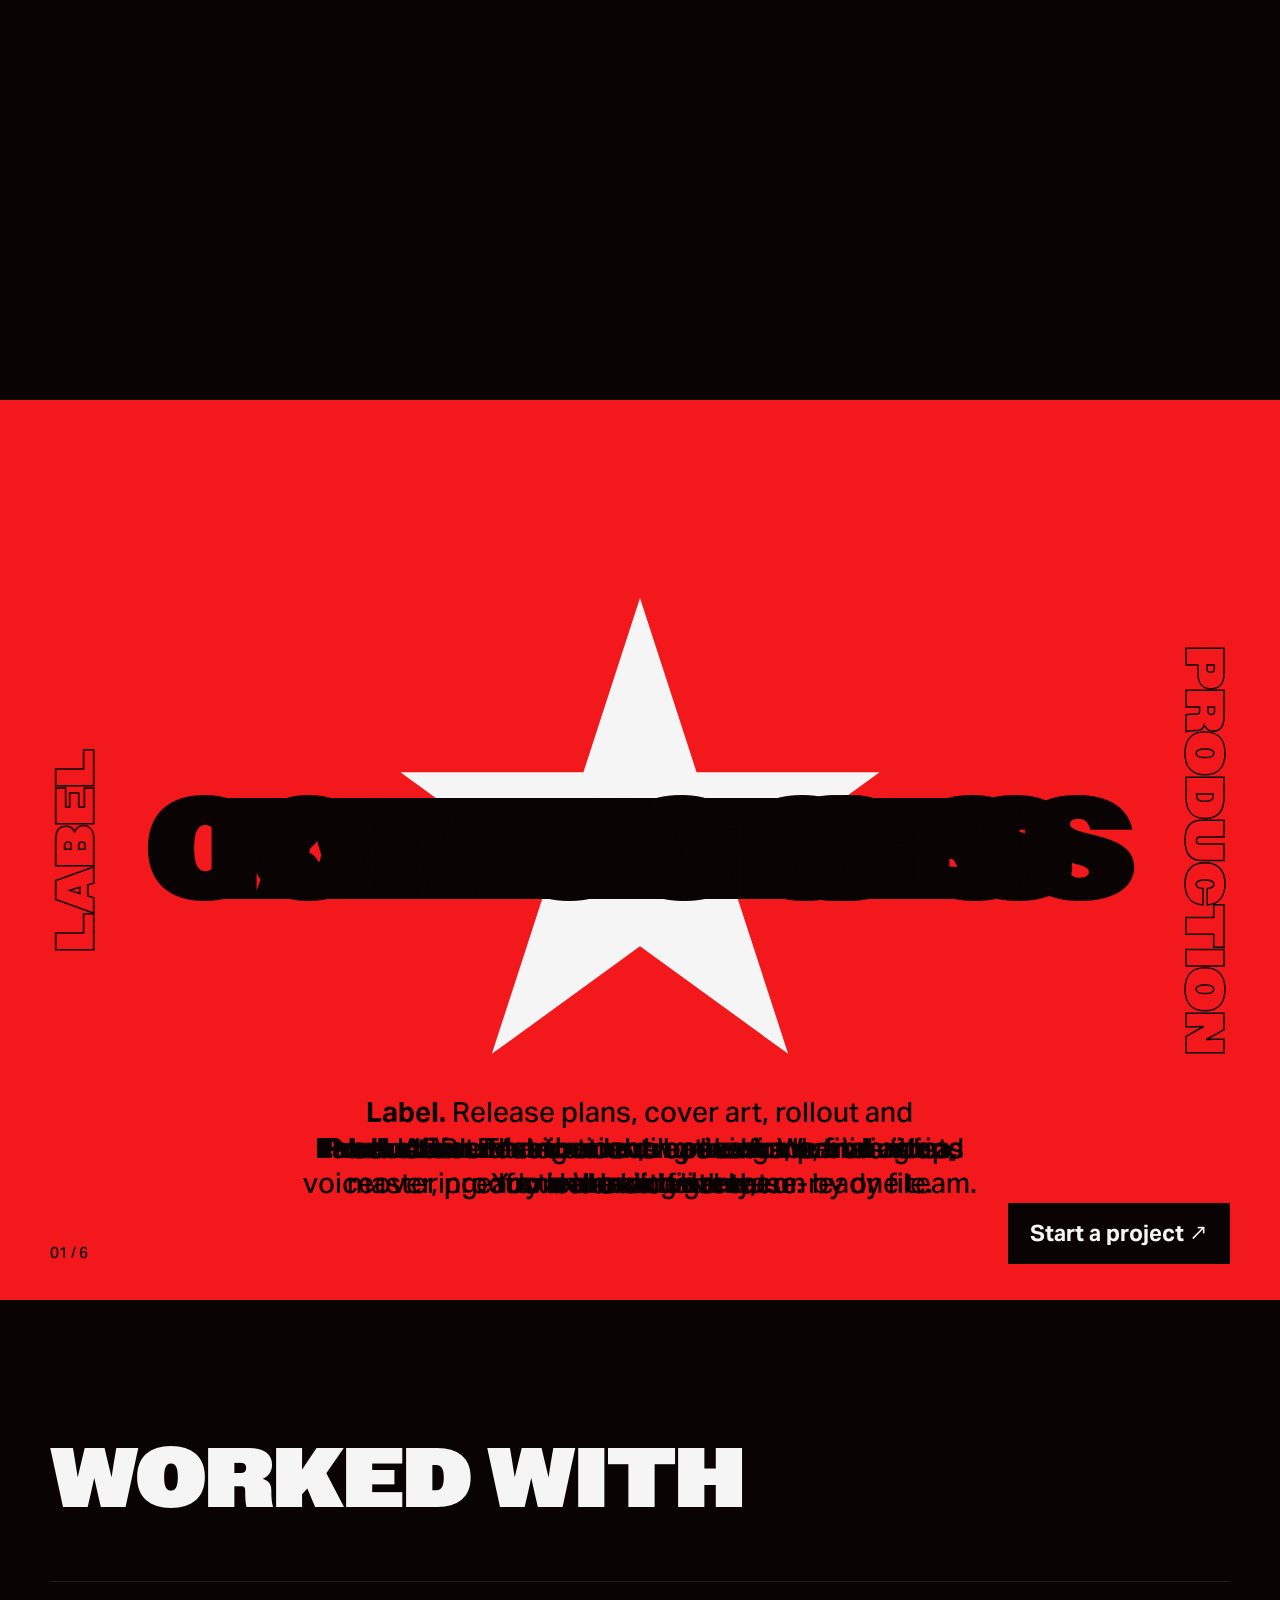
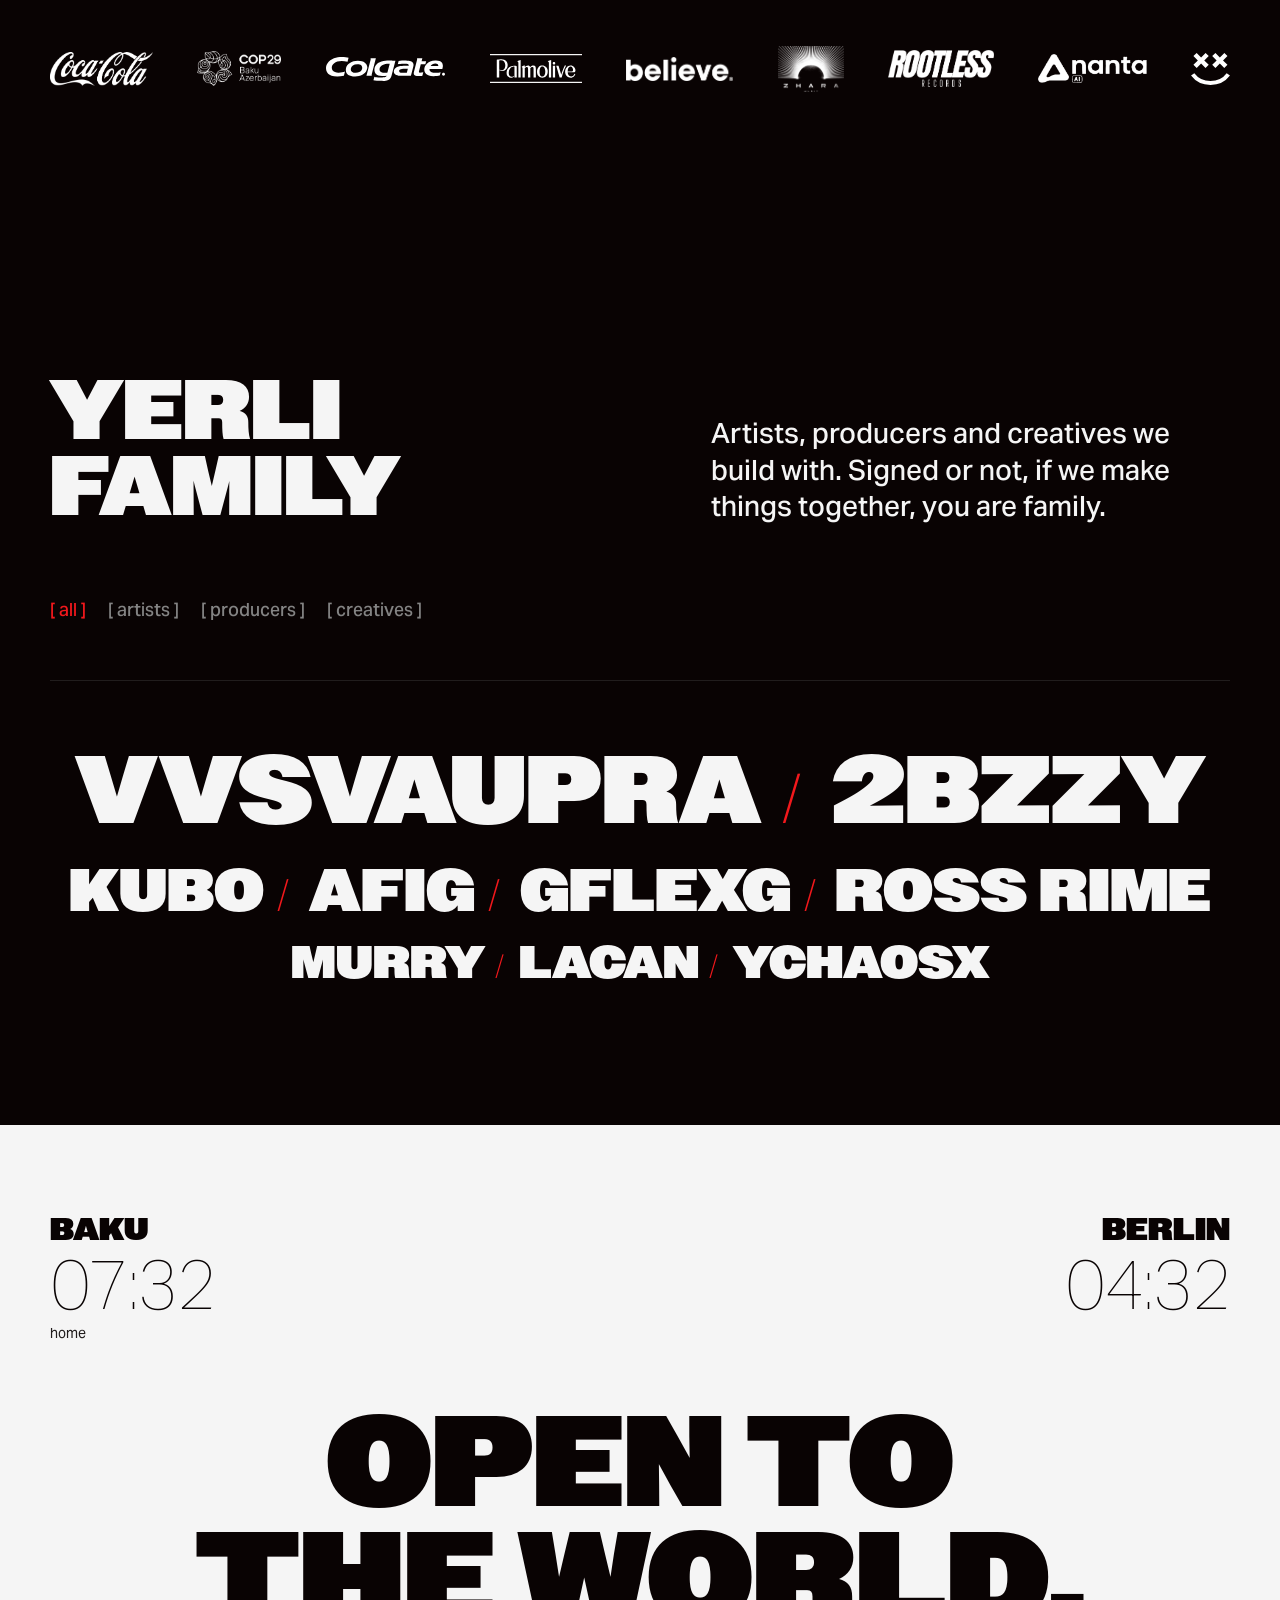
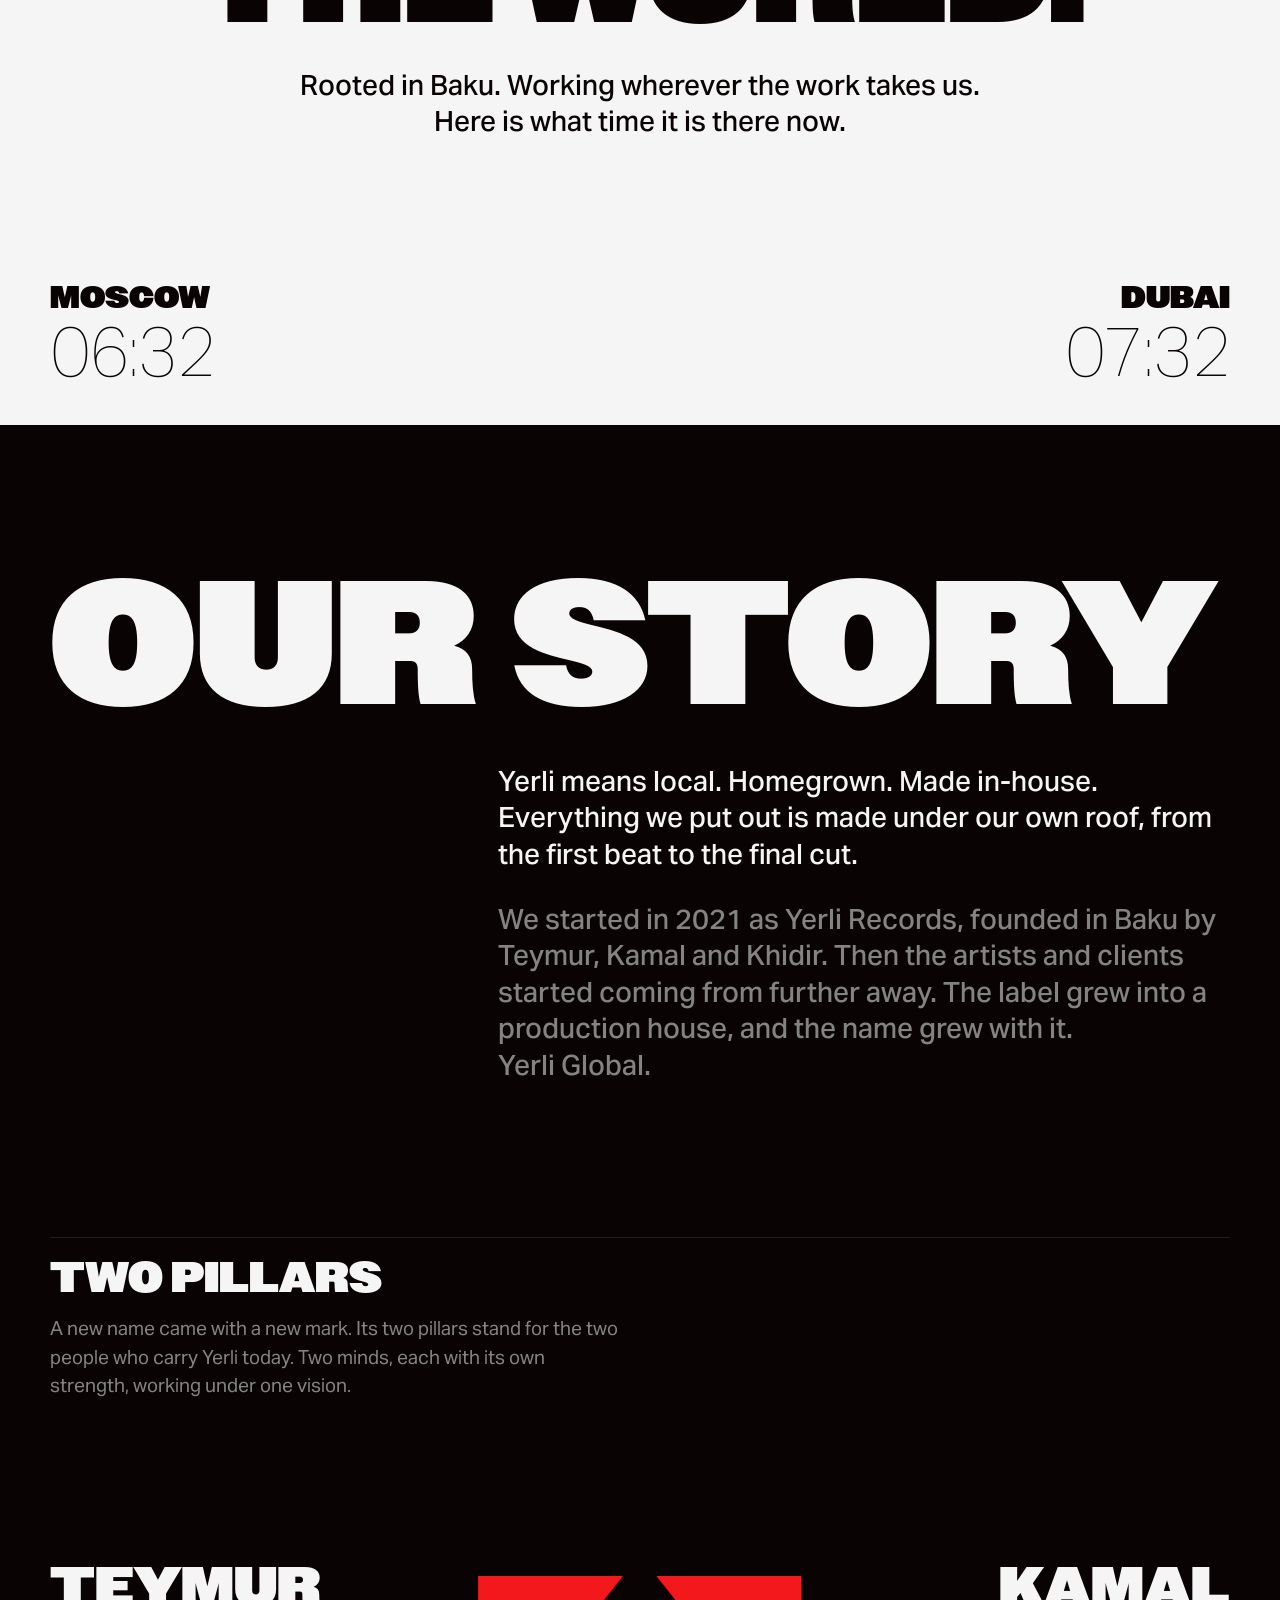
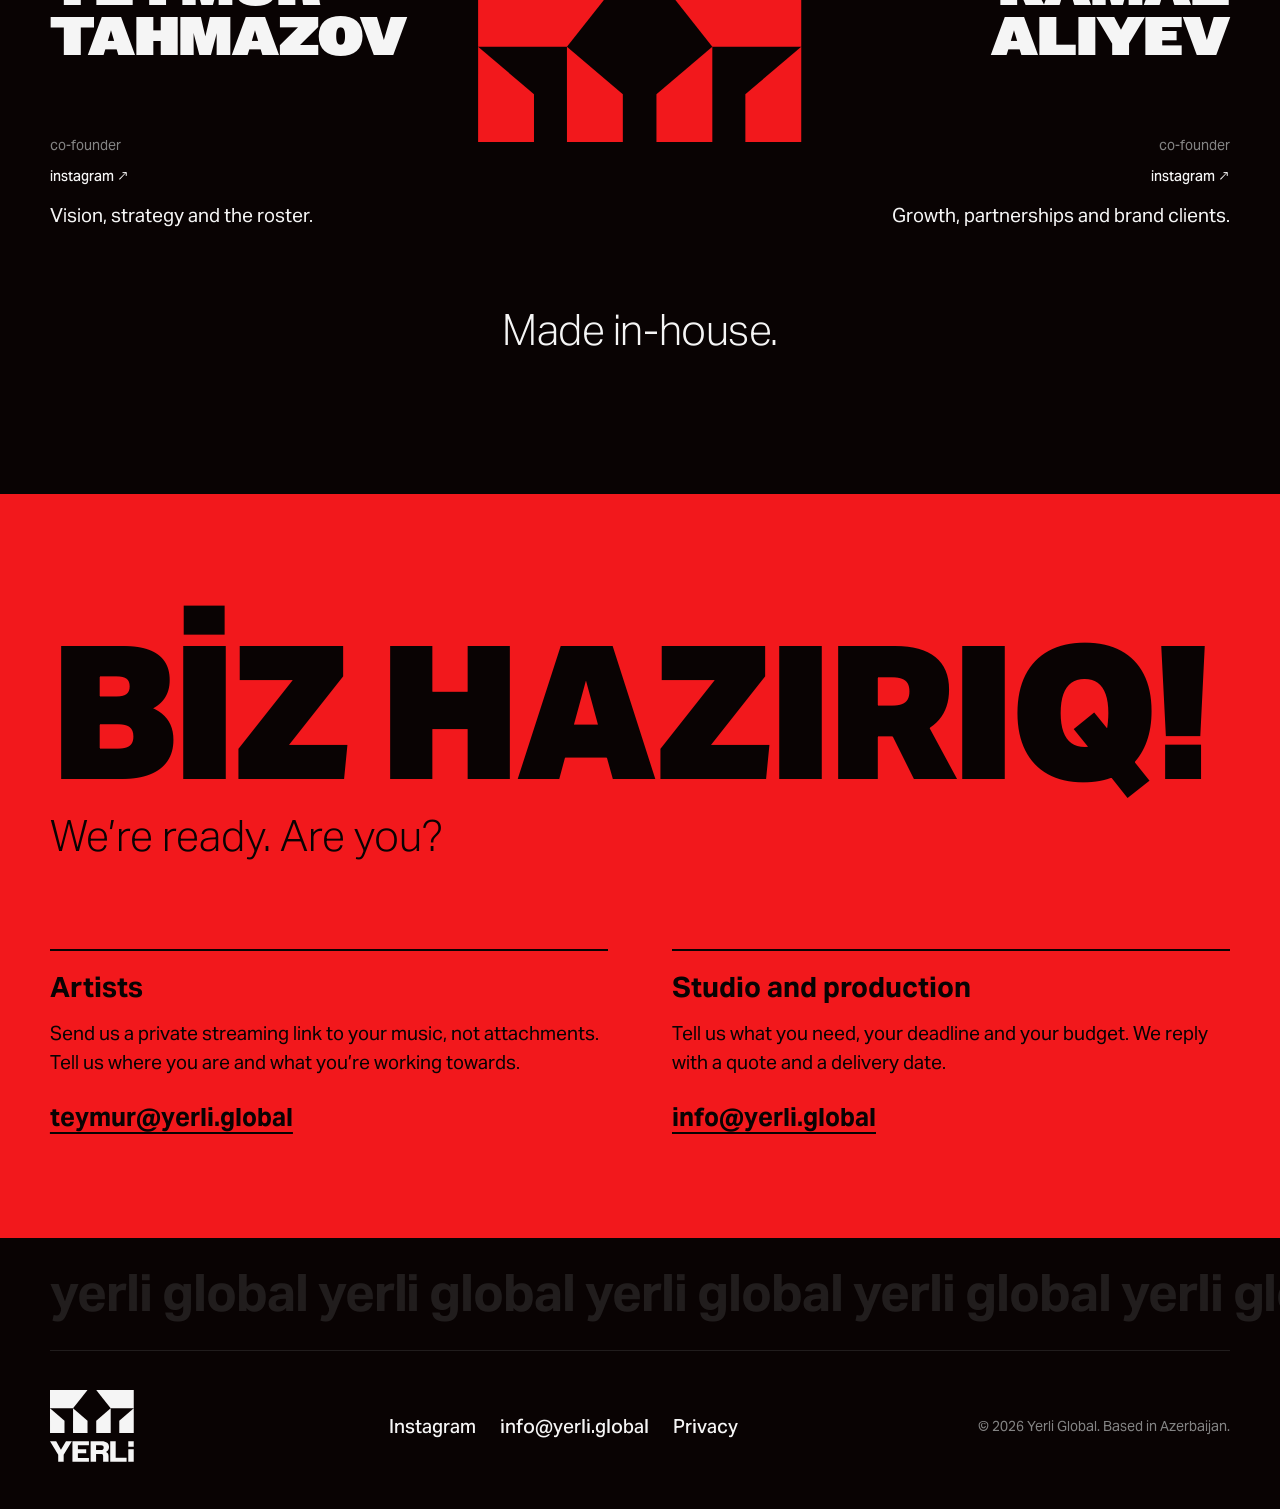
==== commit 7239609a: "B. Worked With: Jara Music -> Zhara Music (file, slug, alt text) Renames logos/jara-music.png to log" ====
--- a/index.html
+++ b/index.html
@@ -116,7 +116,7 @@
         <li class="svc__item" data-arm="production"><span class="svc__mask"><span class="svc__word">VIDEO</span></span><span class="svc__desc"><b>Production.</b> Music videos and commercial video, from idea to final cut.</span></li>
         <li class="svc__item" data-arm="production"><span class="svc__mask"><span class="svc__word">CAMPAIGNS</span></span><span class="svc__desc"><b>Production.</b> End-to-end creative for brands: idea, voiceover, production and delivery, run by one team.</span></li>
       </ol>
-      <p class="svc__count" aria-hidden="true"><span class="svc__now">01</span> / <span class="svc__total"></span></p>
+      <p class="svc__count" aria-hidden="true"><span class="svc__now">01</span> / 6</p>
       <a class="svc__cta" href="#contact" data-umami-event="start-project">Start a project <span aria-hidden="true">↗</span></a>
     </div>
   </section>
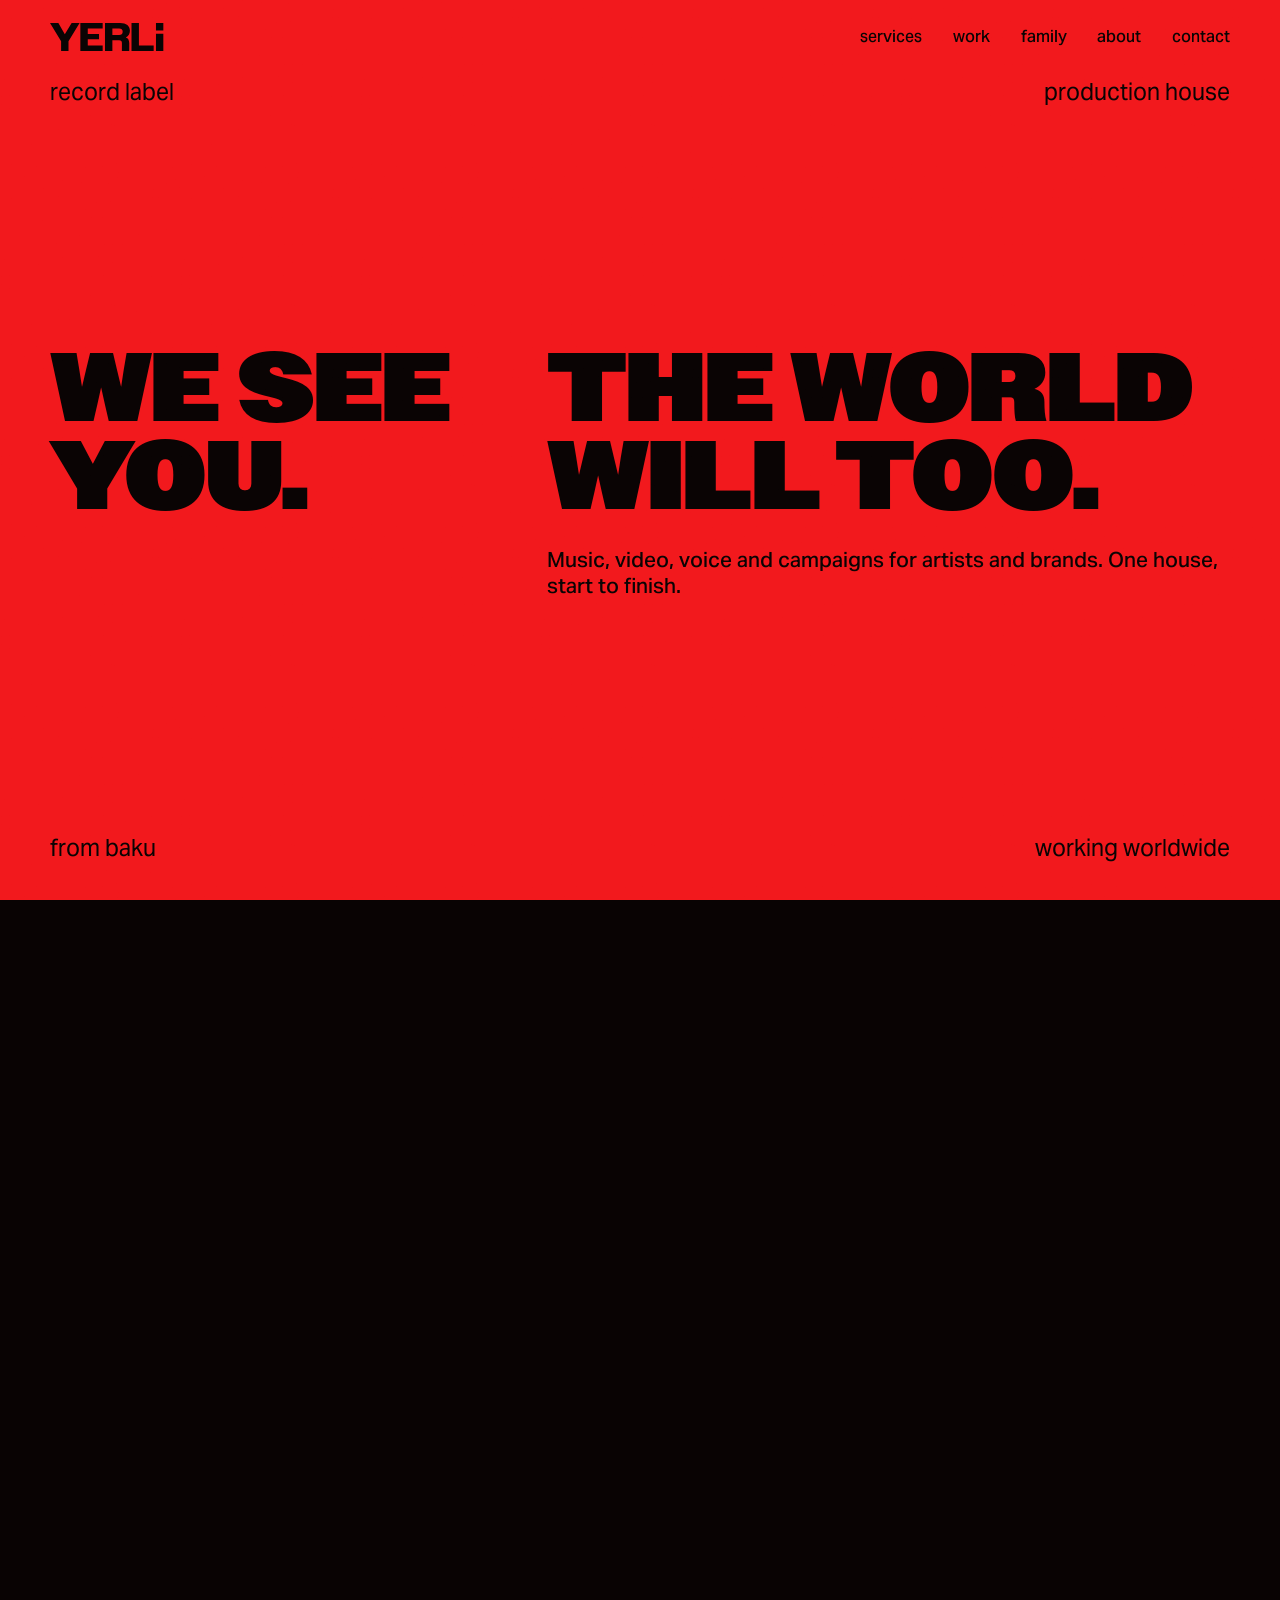
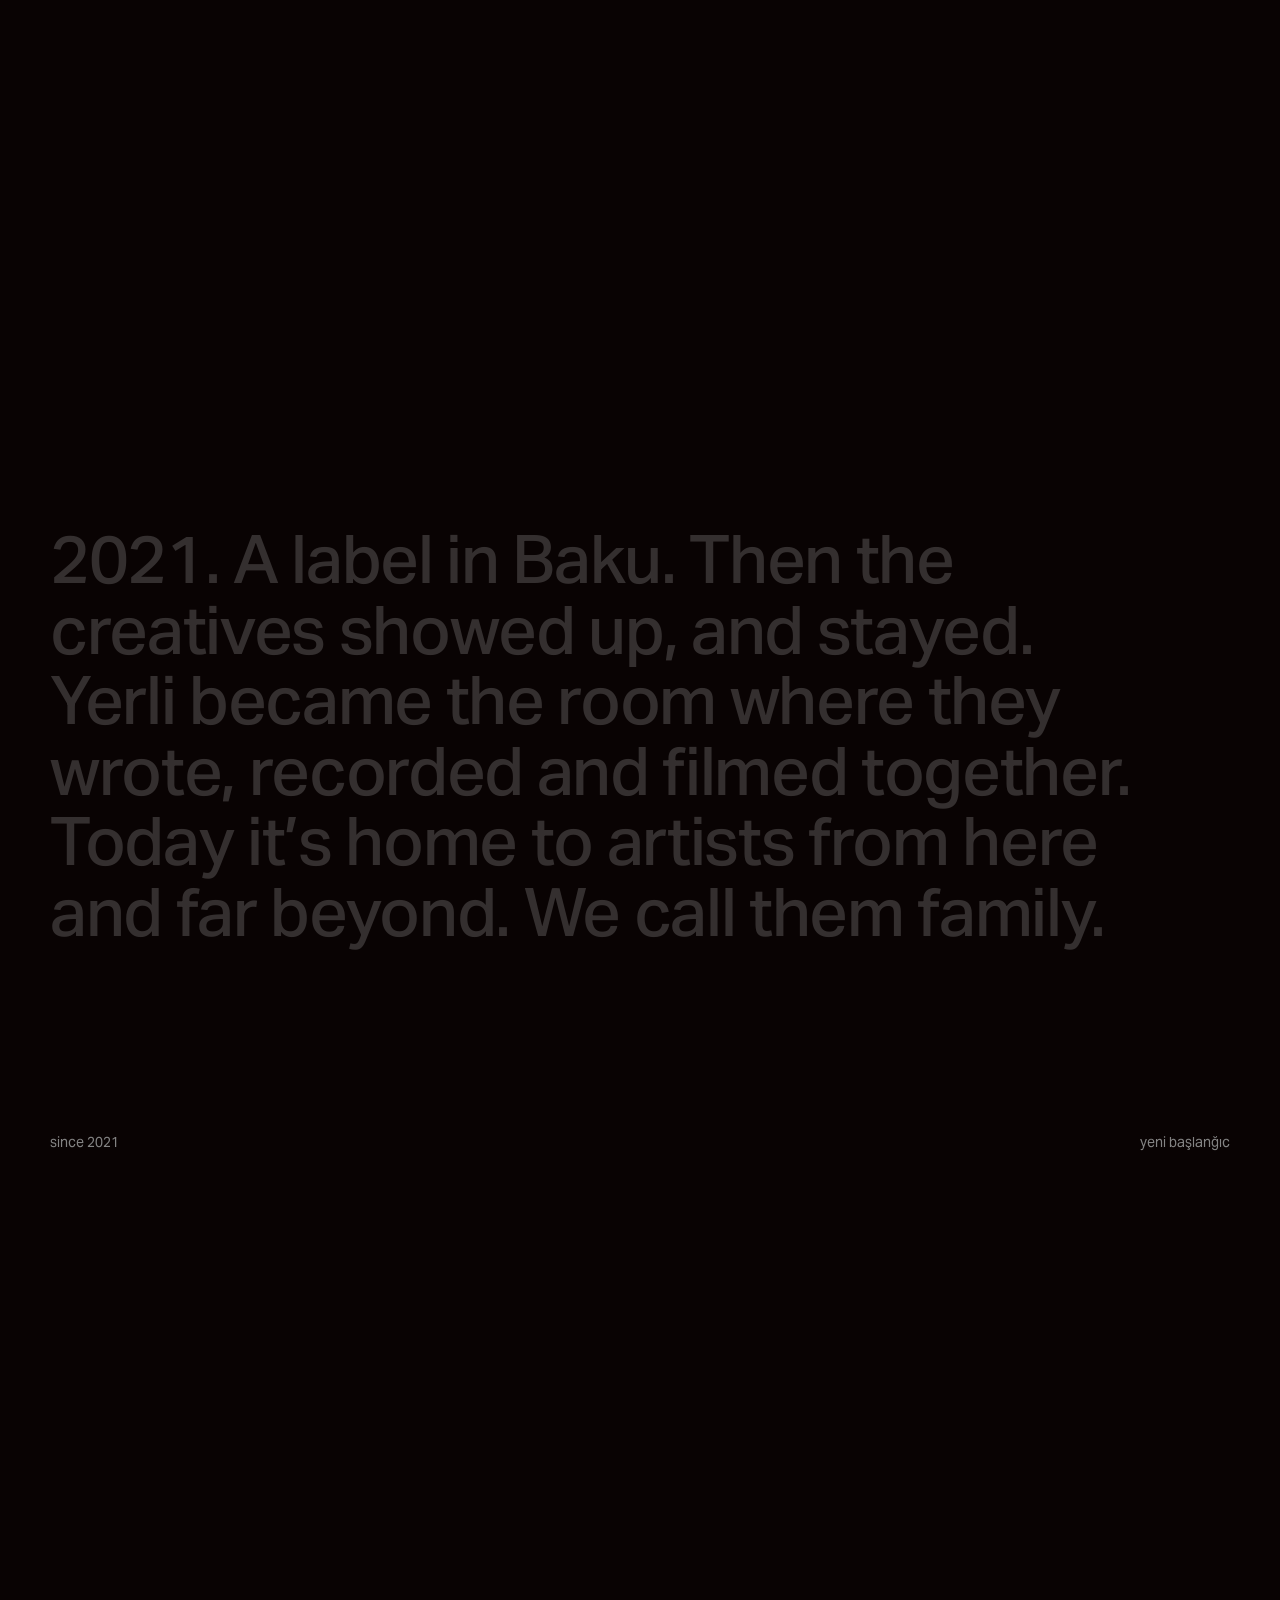
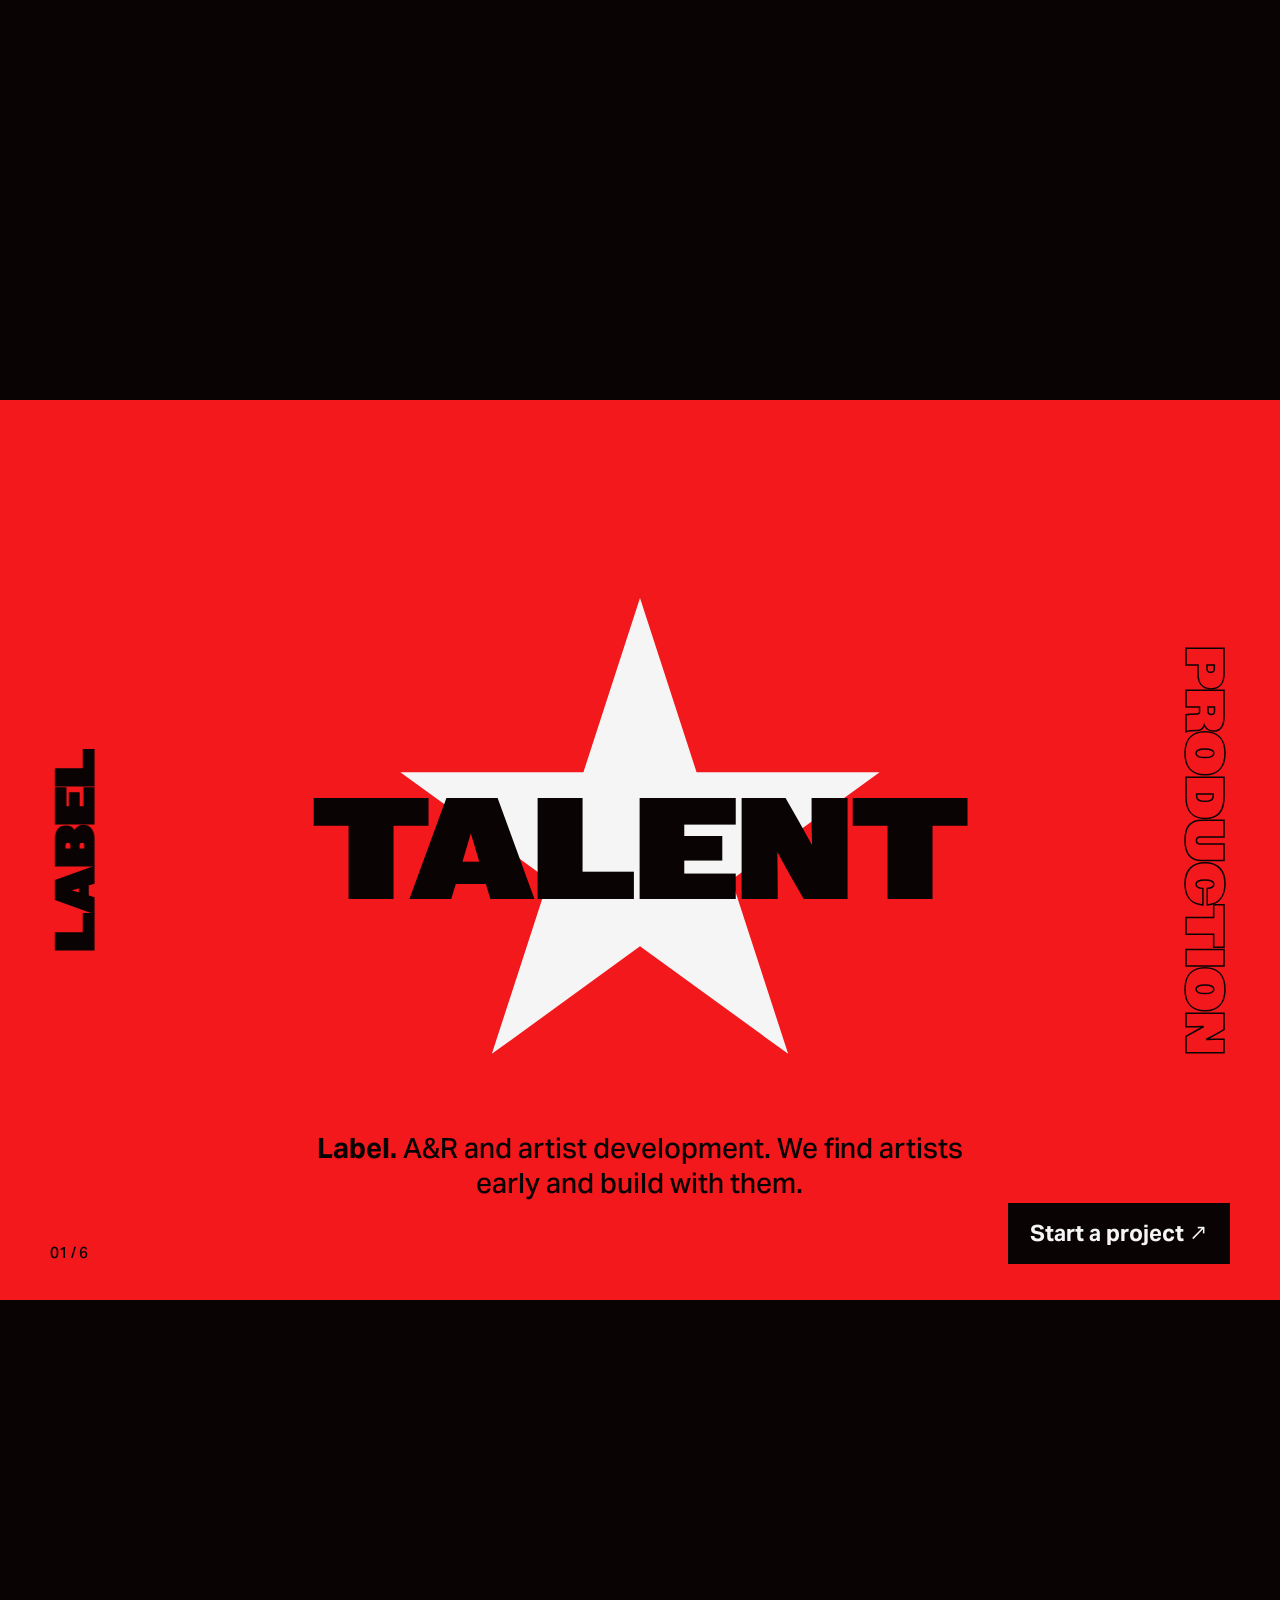
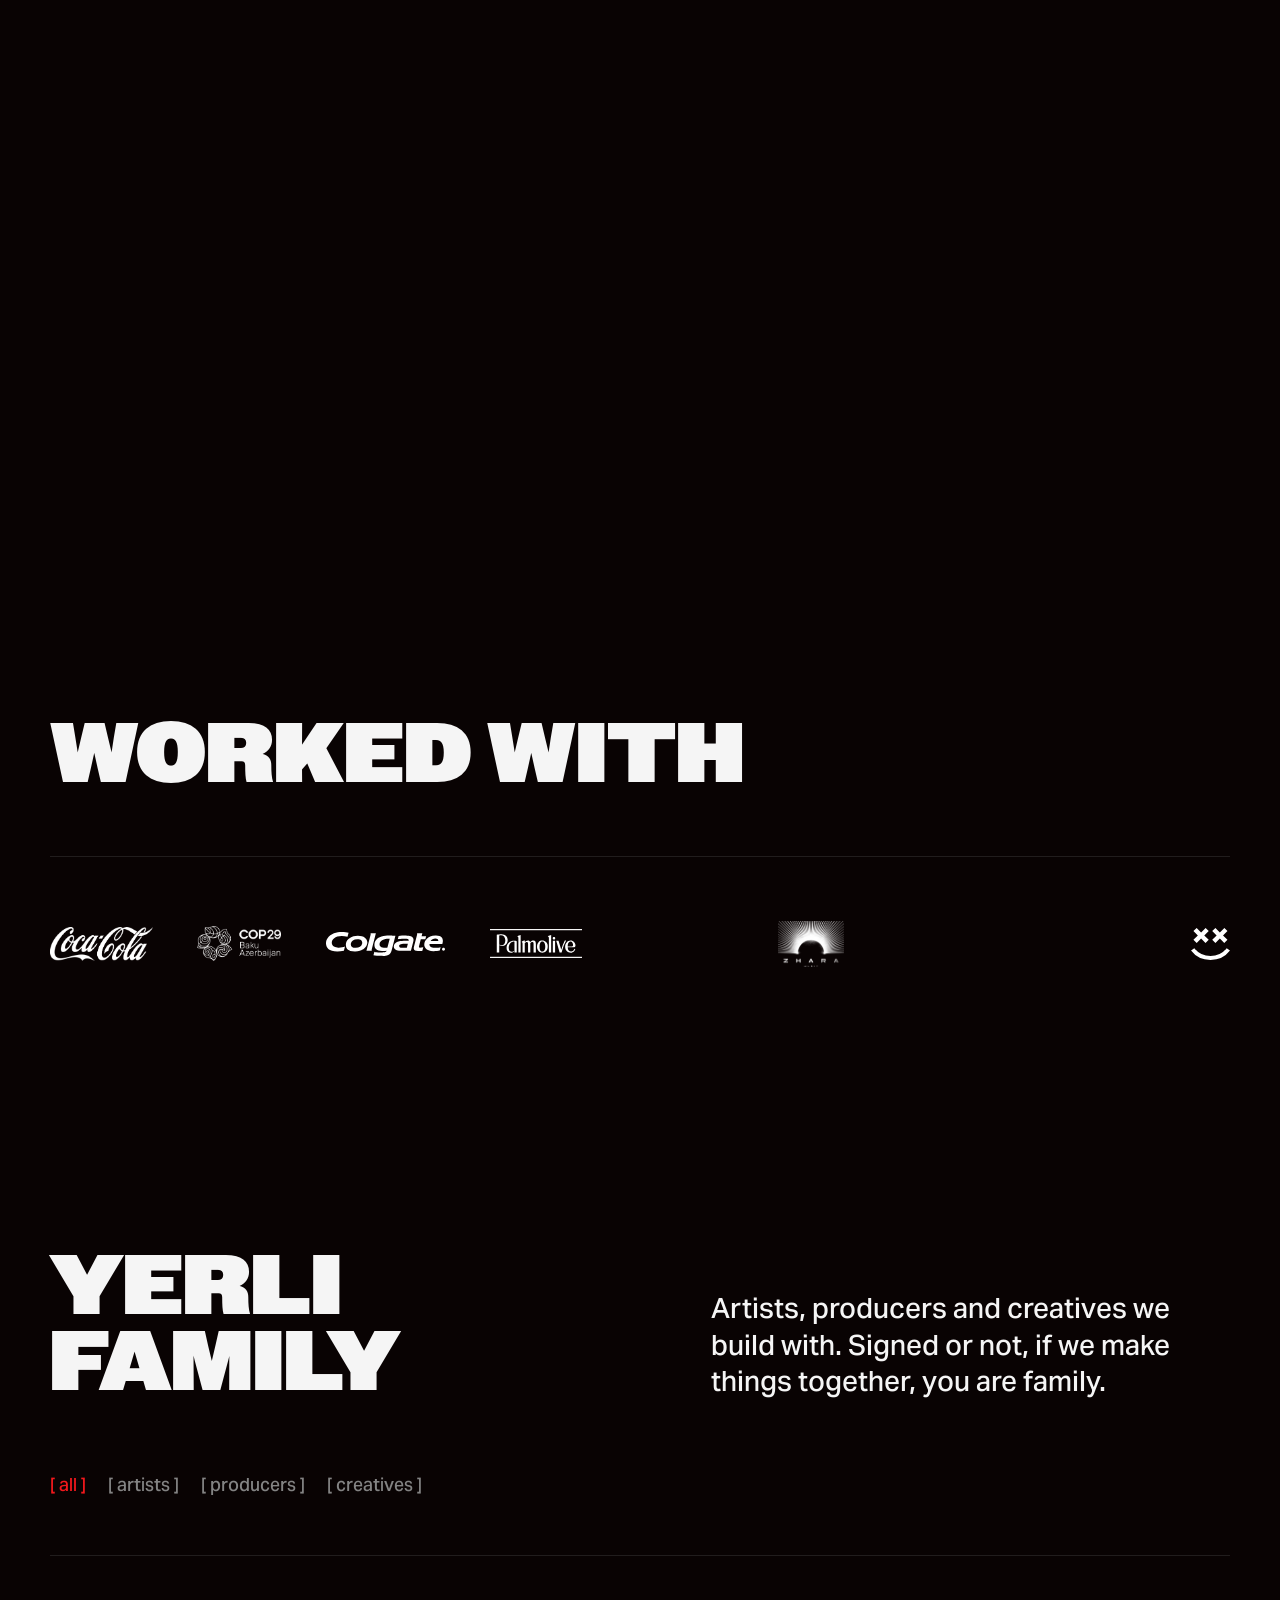
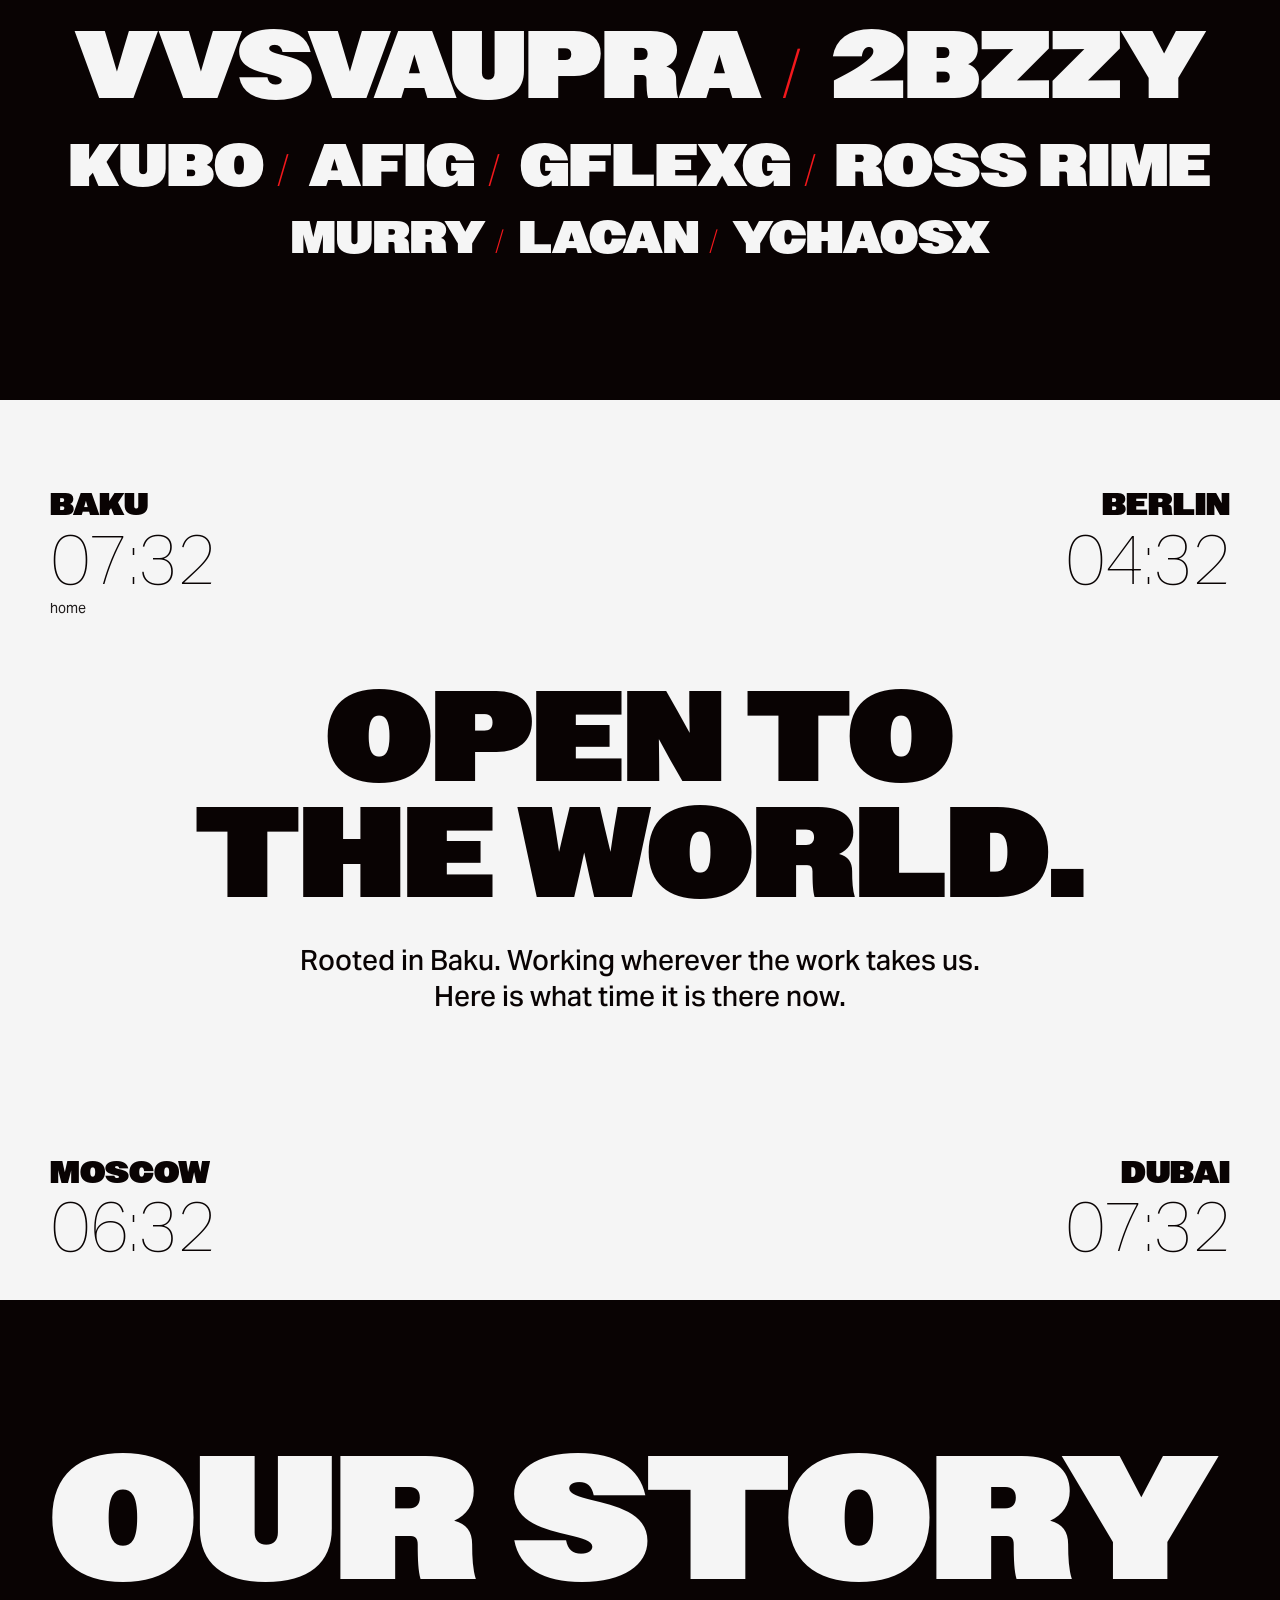
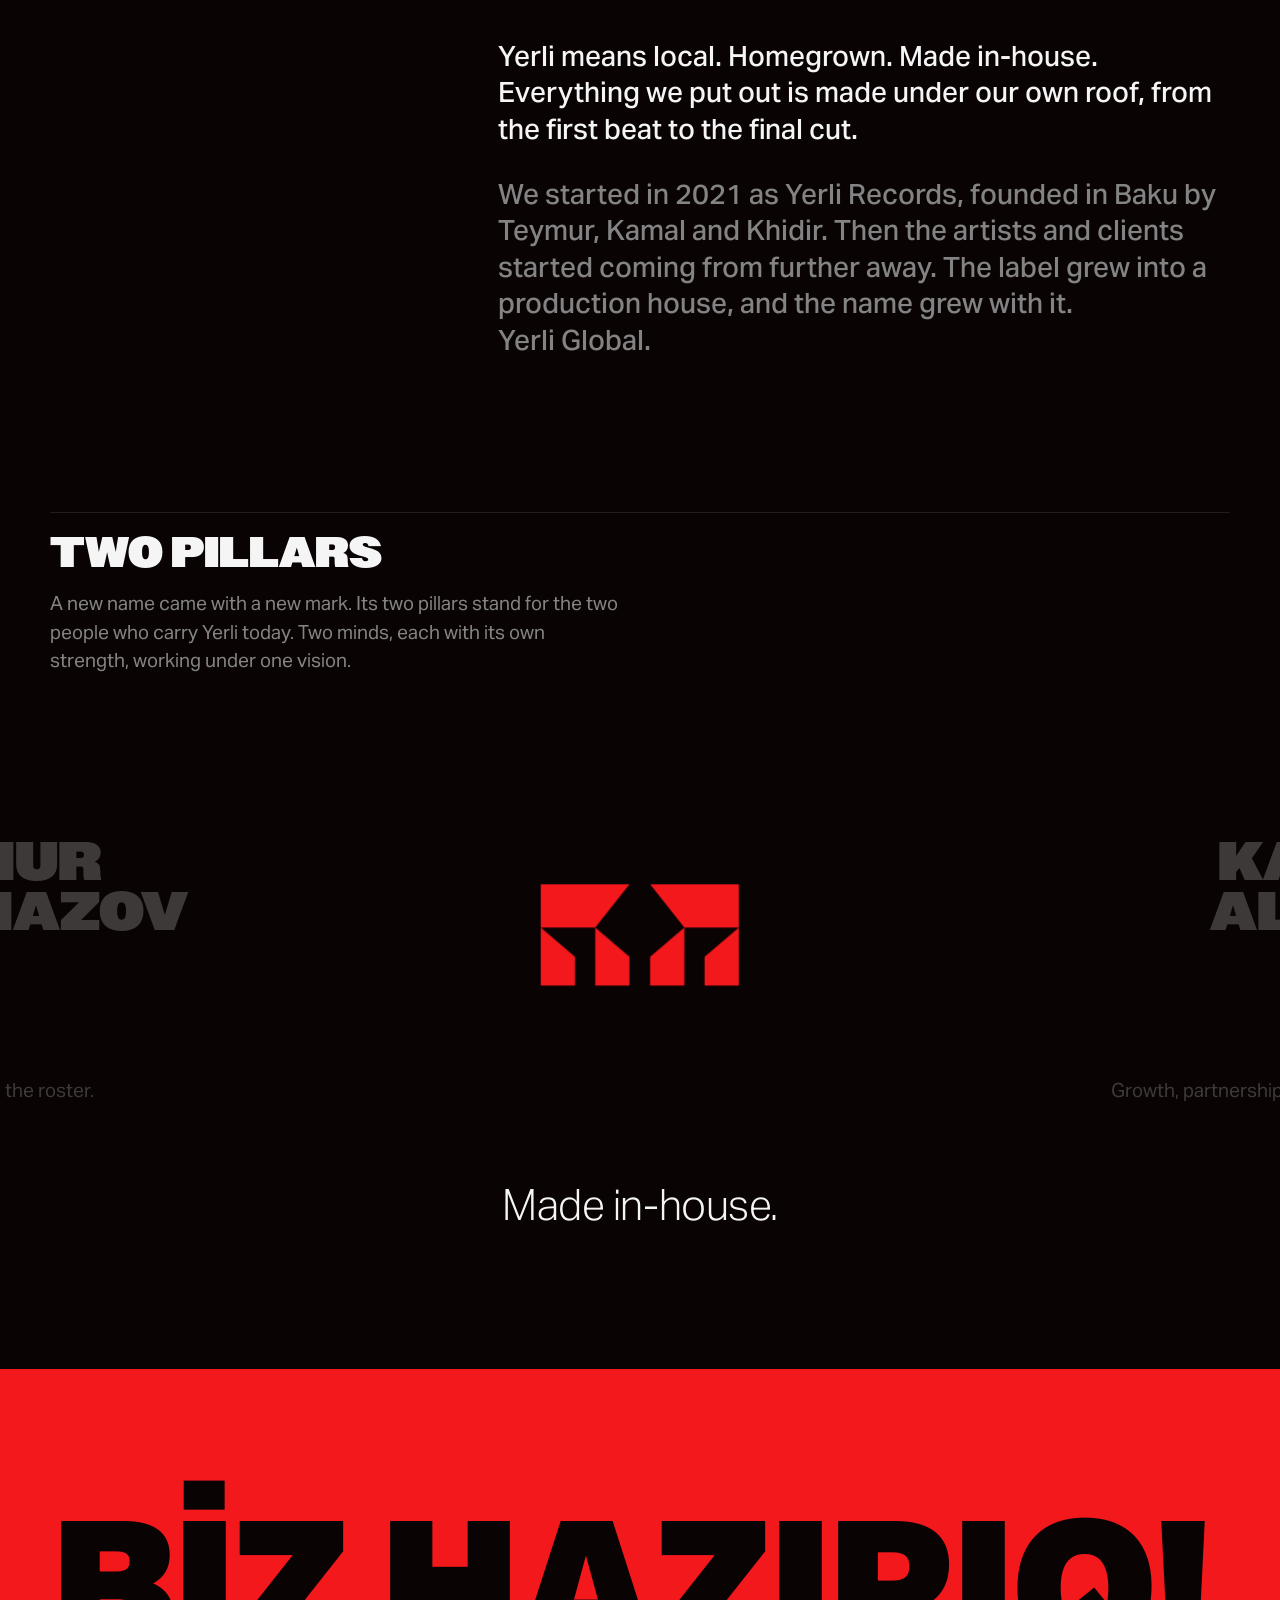
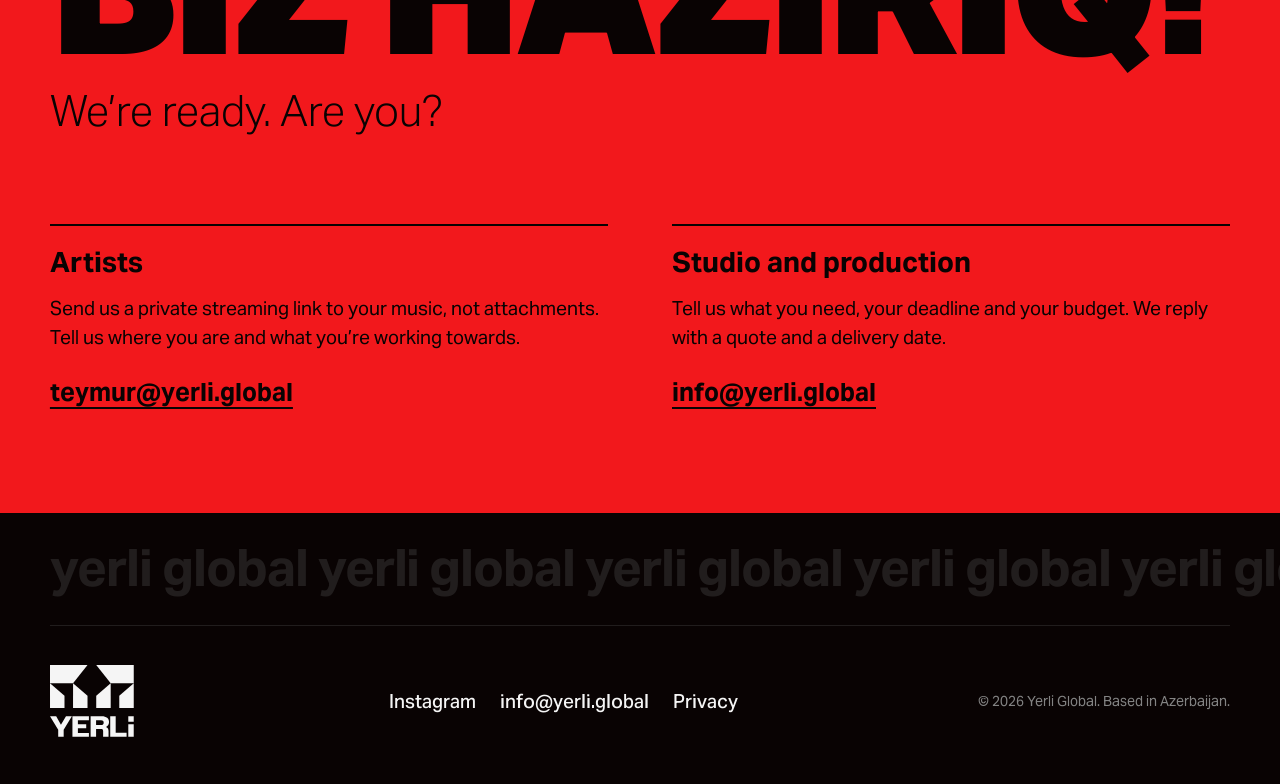
==== commit 7f1c0113: "H. Umami: live website ID on both pages Co-Authored-By: Claude Opus 5.5 <noreply@anthropic.com> Clau" ====
--- a/index.html
+++ b/index.html
@@ -21,9 +21,10 @@
 <link rel="preload" href="fonts/owners-xblack.woff2" as="font" type="font/woff2" crossorigin>
 <link rel="preload" href="fonts/aktiv-grotesk-vf.woff2" as="font" type="font/woff2" crossorigin>
 <link rel="stylesheet" href="styles.css">
-<!-- Umami analytics (cookieless). PLACEHOLDER: replace UMAMI_WEBSITE_ID with the website ID from the
-     Umami dashboard, or paste the whole snippet Umami gives you over this line. Until then no data is sent. -->
-<script defer src="https://cloud.umami.is/script.js" data-website-id="UMAMI_WEBSITE_ID"></script>
+<!-- Umami analytics (cookieless, EU-hosted). Website ID from the Umami dashboard.
+     Events: email (route: artists | production | footer | privacy), artist-link (name, platform),
+     founder-ig (name), start-project. -->
+<script defer src="https://cloud.umami.is/script.js" data-website-id="8a4a3c16-4fc7-4340-94d7-7de92ae0a34b"></script>
 <script>document.documentElement.classList.add('js')</script>
 </head>
 <body>
@@ -116,7 +117,7 @@
         <li class="svc__item" data-arm="production"><span class="svc__mask"><span class="svc__word">VIDEO</span></span><span class="svc__desc"><b>Production.</b> Music videos and commercial video, from idea to final cut.</span></li>
         <li class="svc__item" data-arm="production"><span class="svc__mask"><span class="svc__word">CAMPAIGNS</span></span><span class="svc__desc"><b>Production.</b> End-to-end creative for brands: idea, voiceover, production and delivery, run by one team.</span></li>
       </ol>
-      <p class="svc__count" aria-hidden="true"><span class="svc__now">01</span> / 6</p>
+      <p class="svc__count" aria-hidden="true"><span class="svc__now">01</span> / <span class="svc__total"></span></p>
       <a class="svc__cta" href="#contact" data-umami-event="start-project">Start a project <span aria-hidden="true">↗</span></a>
     </div>
   </section>
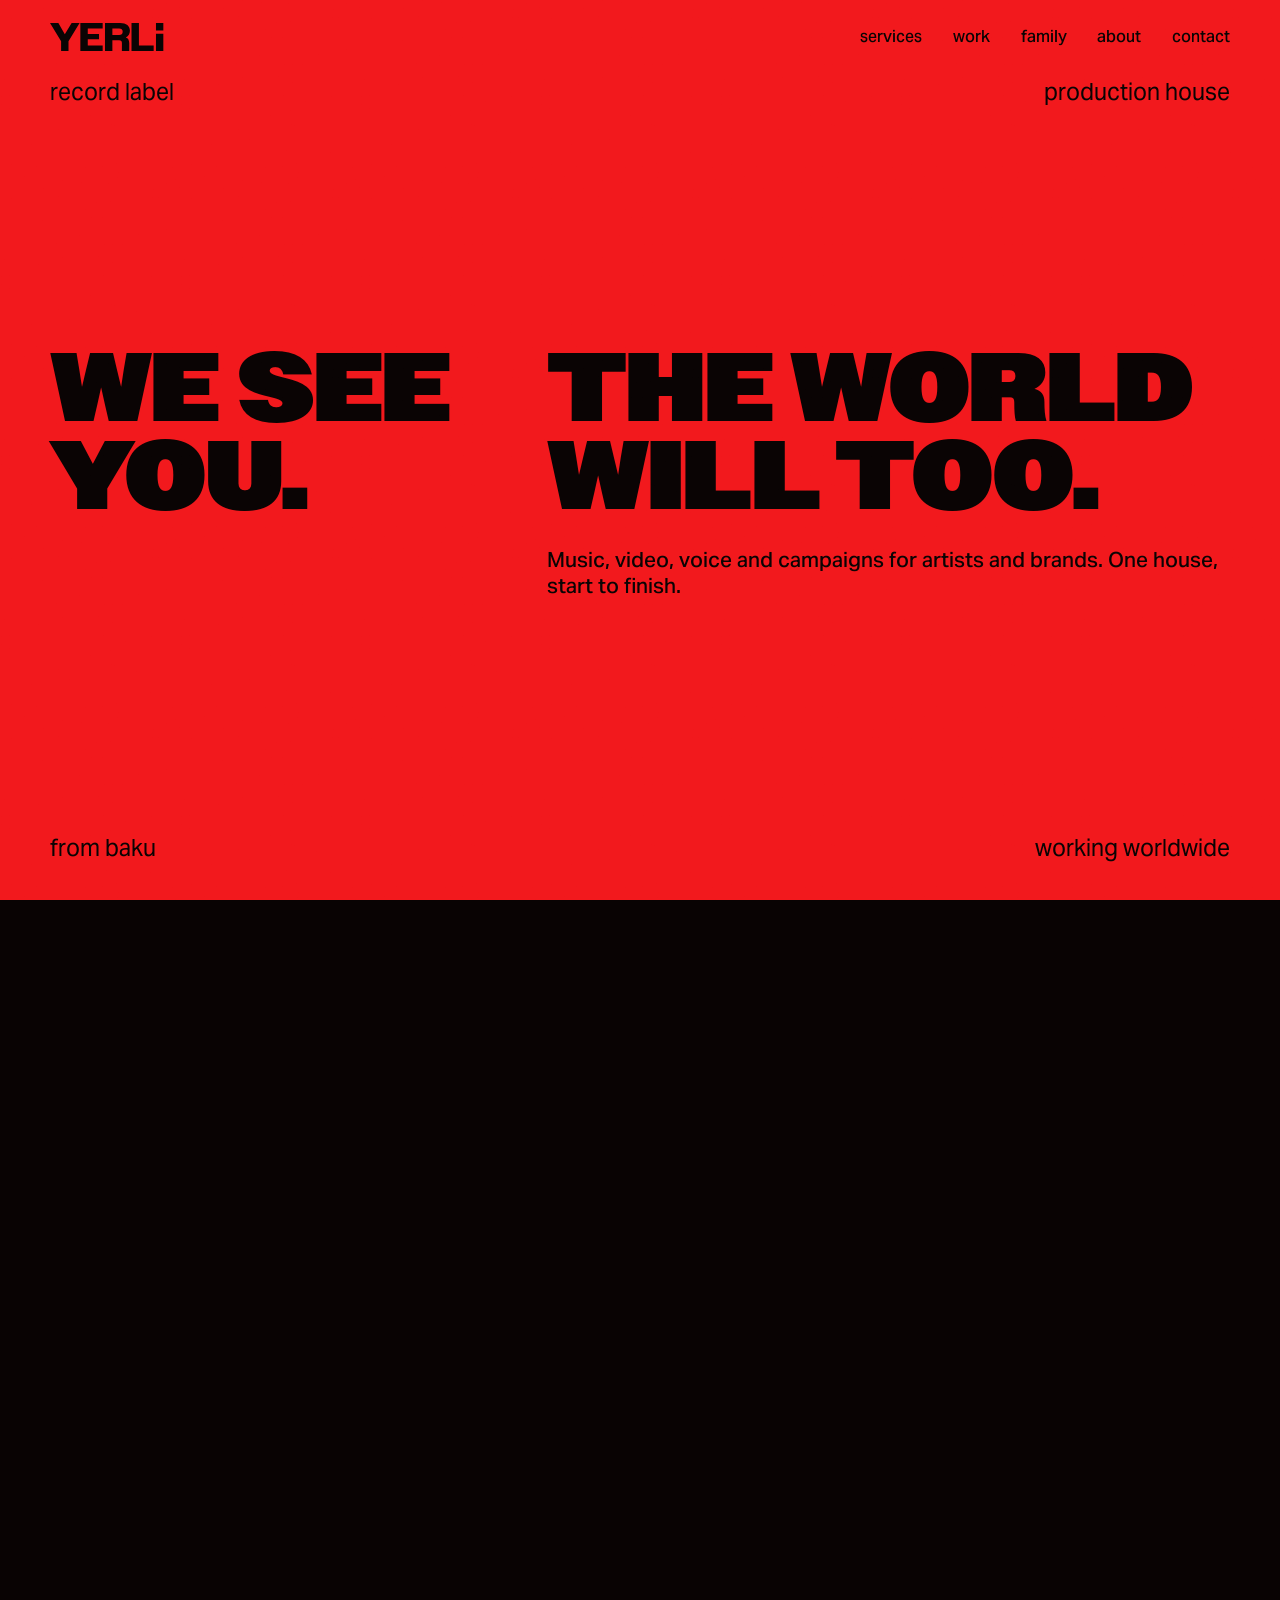
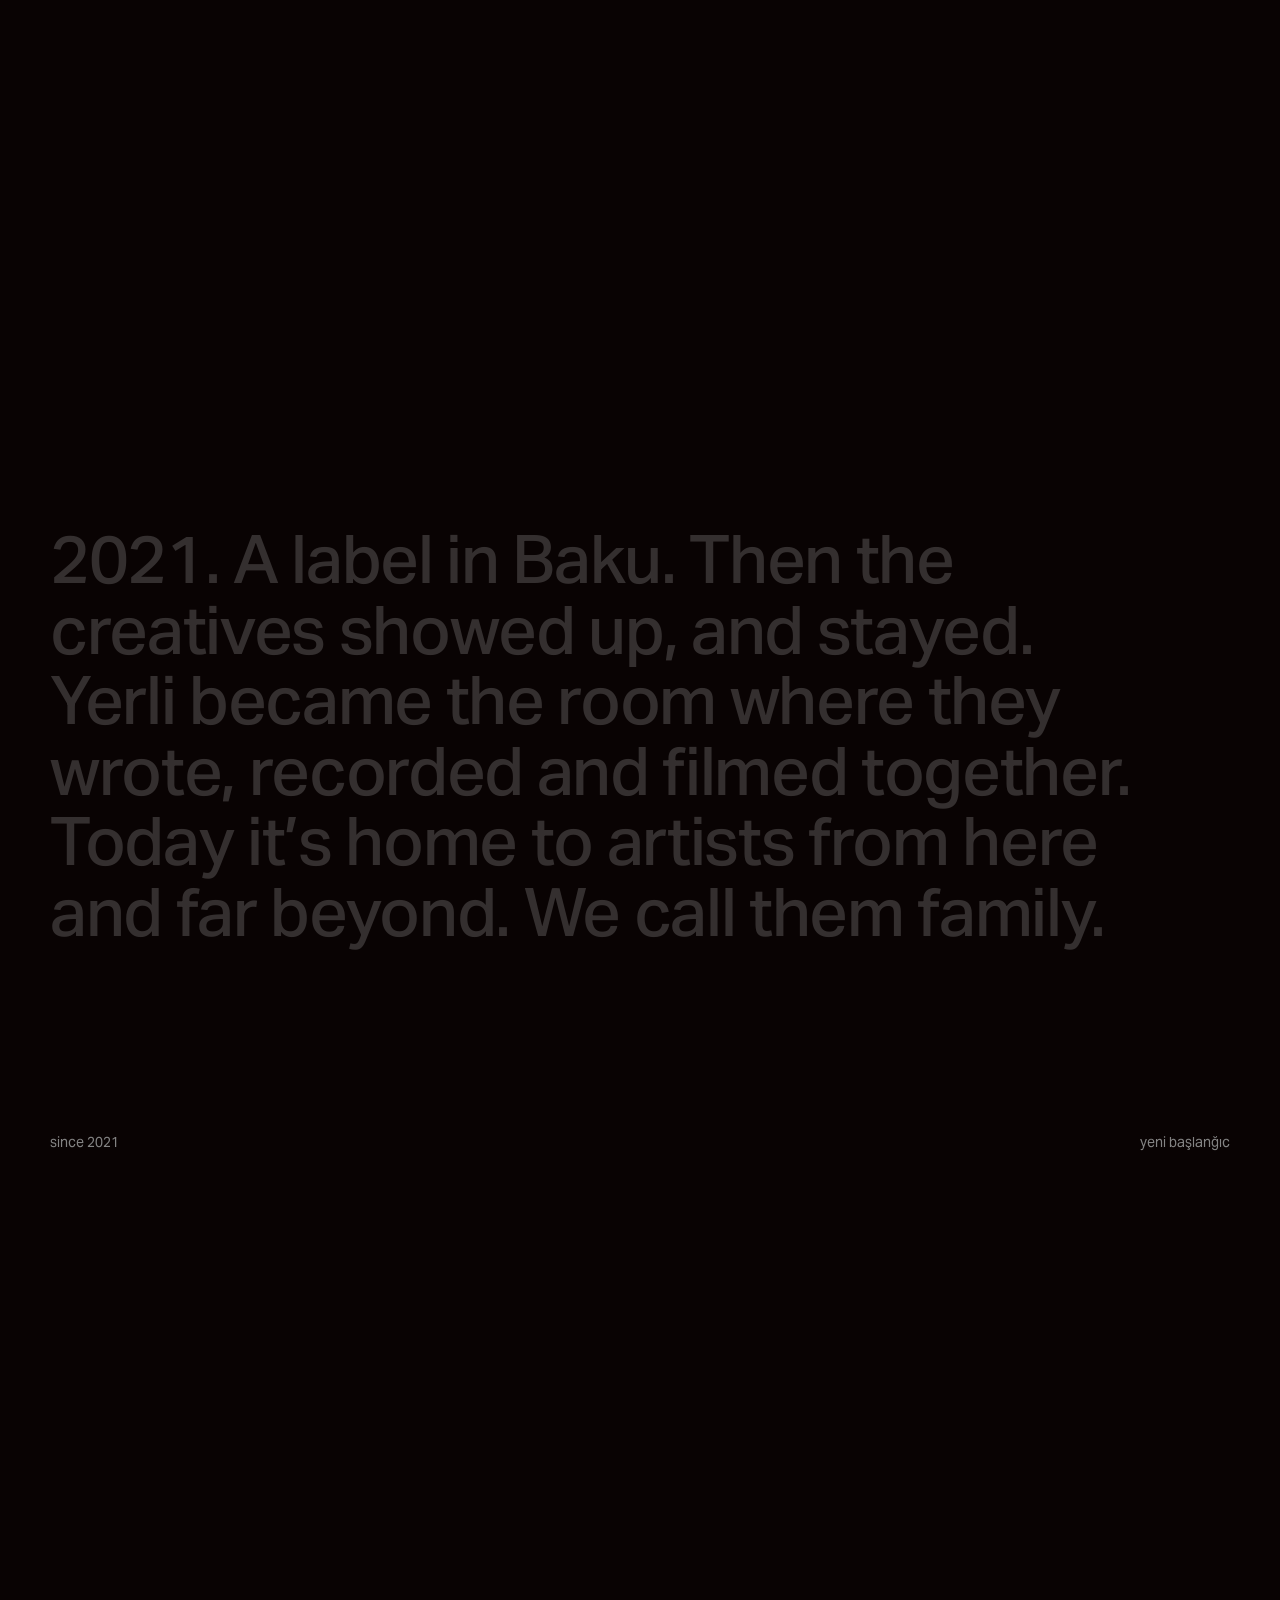
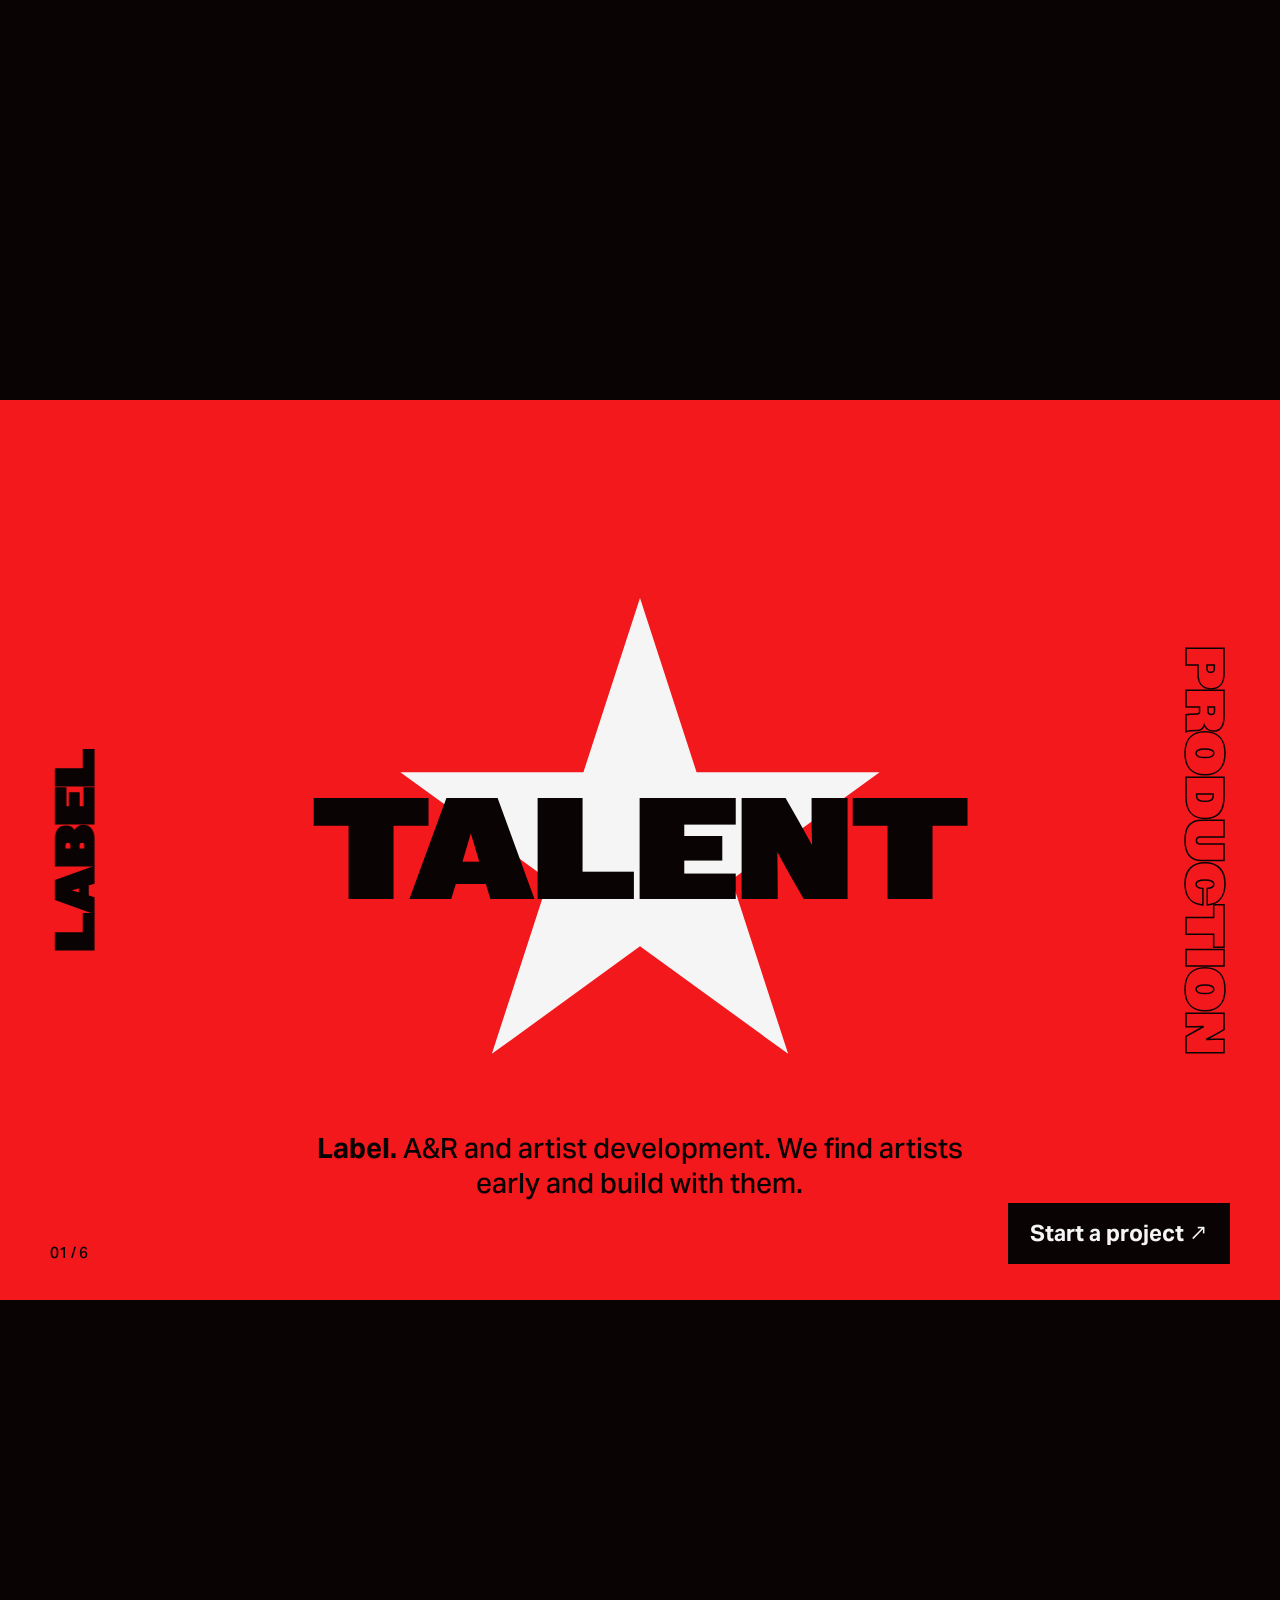
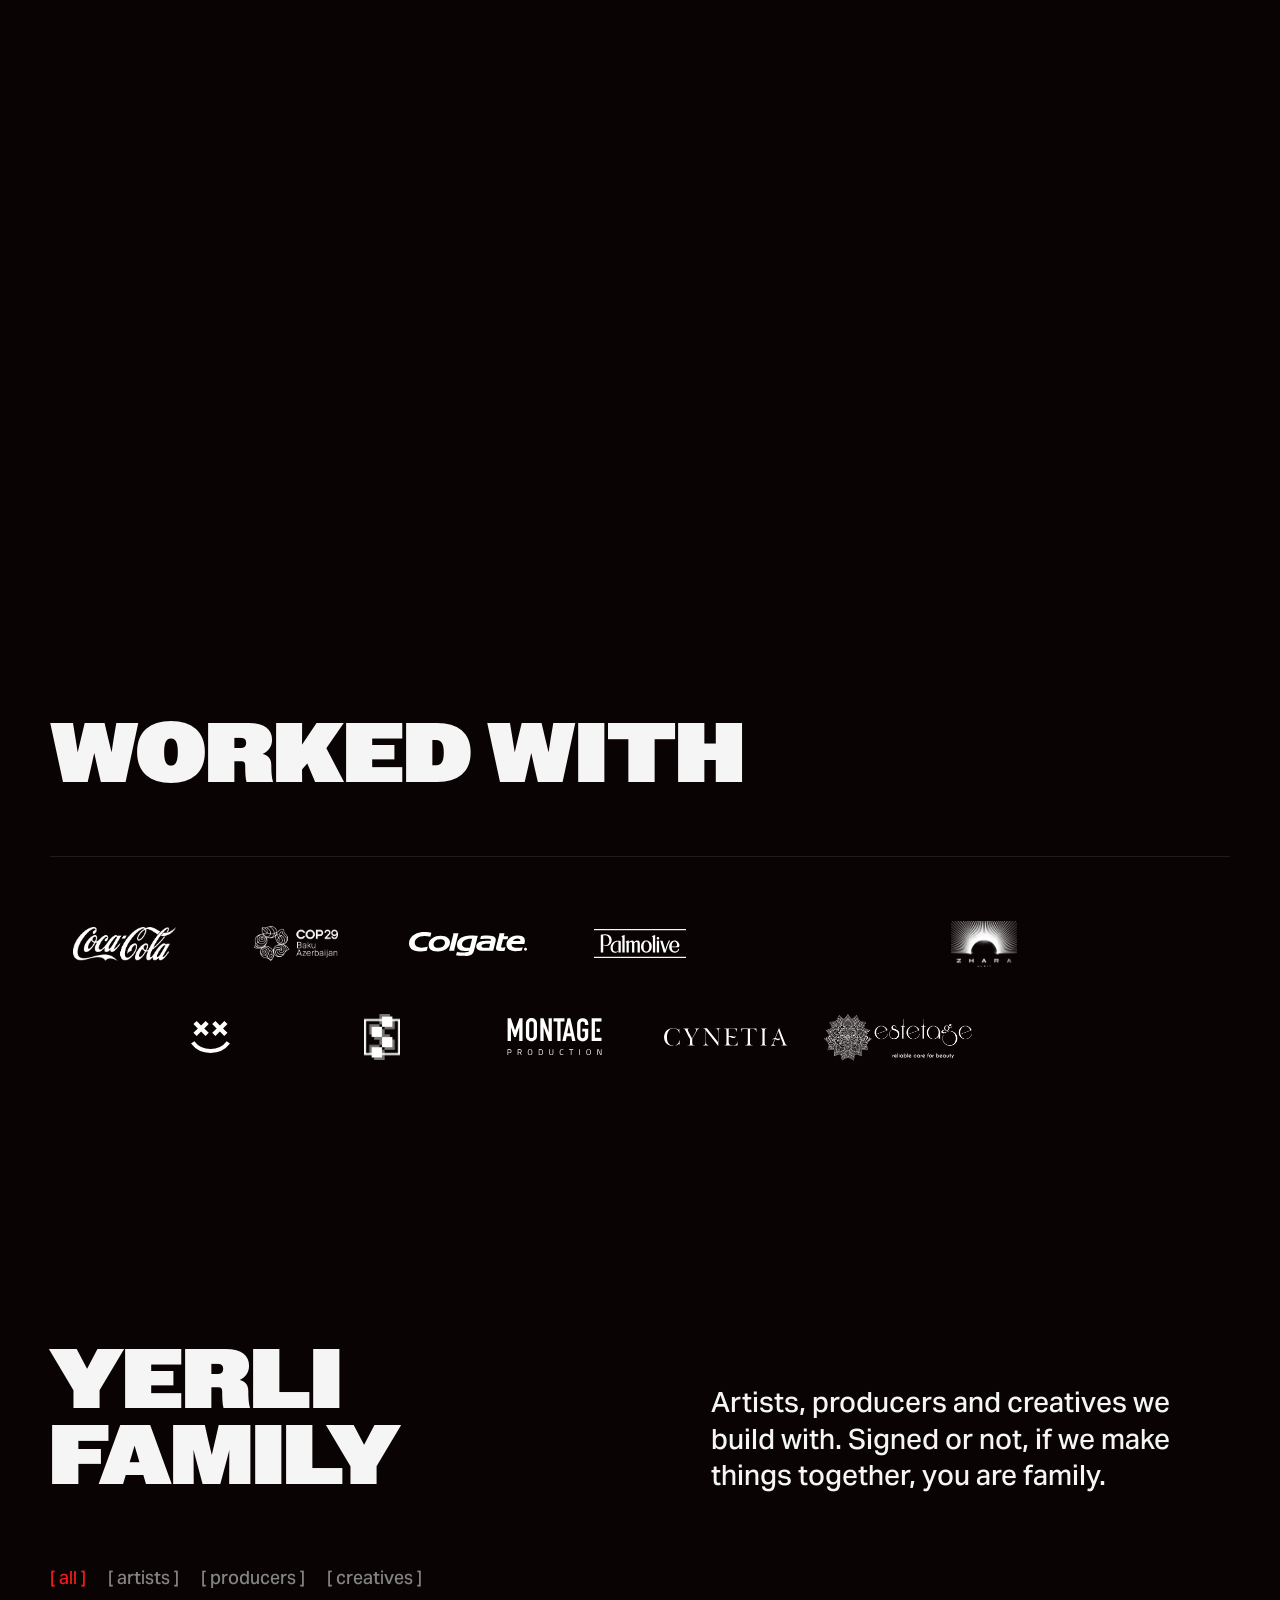
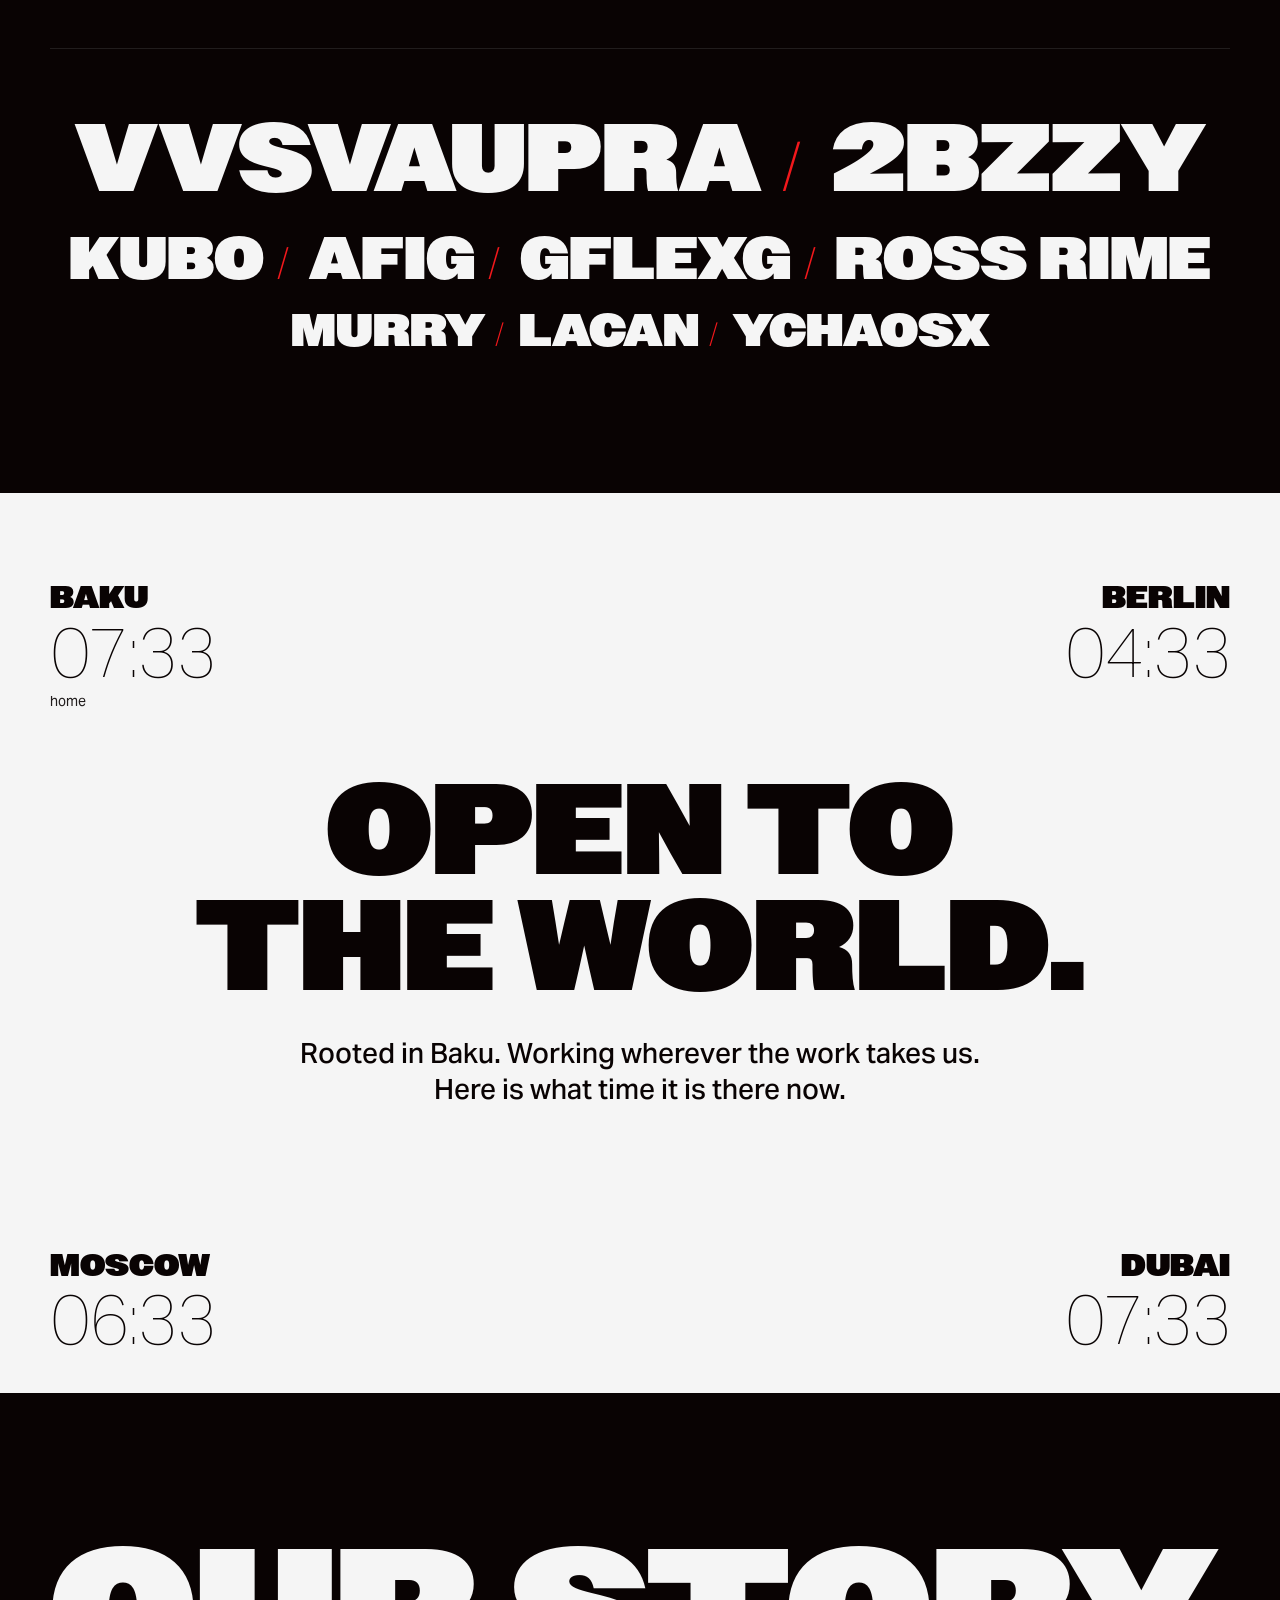
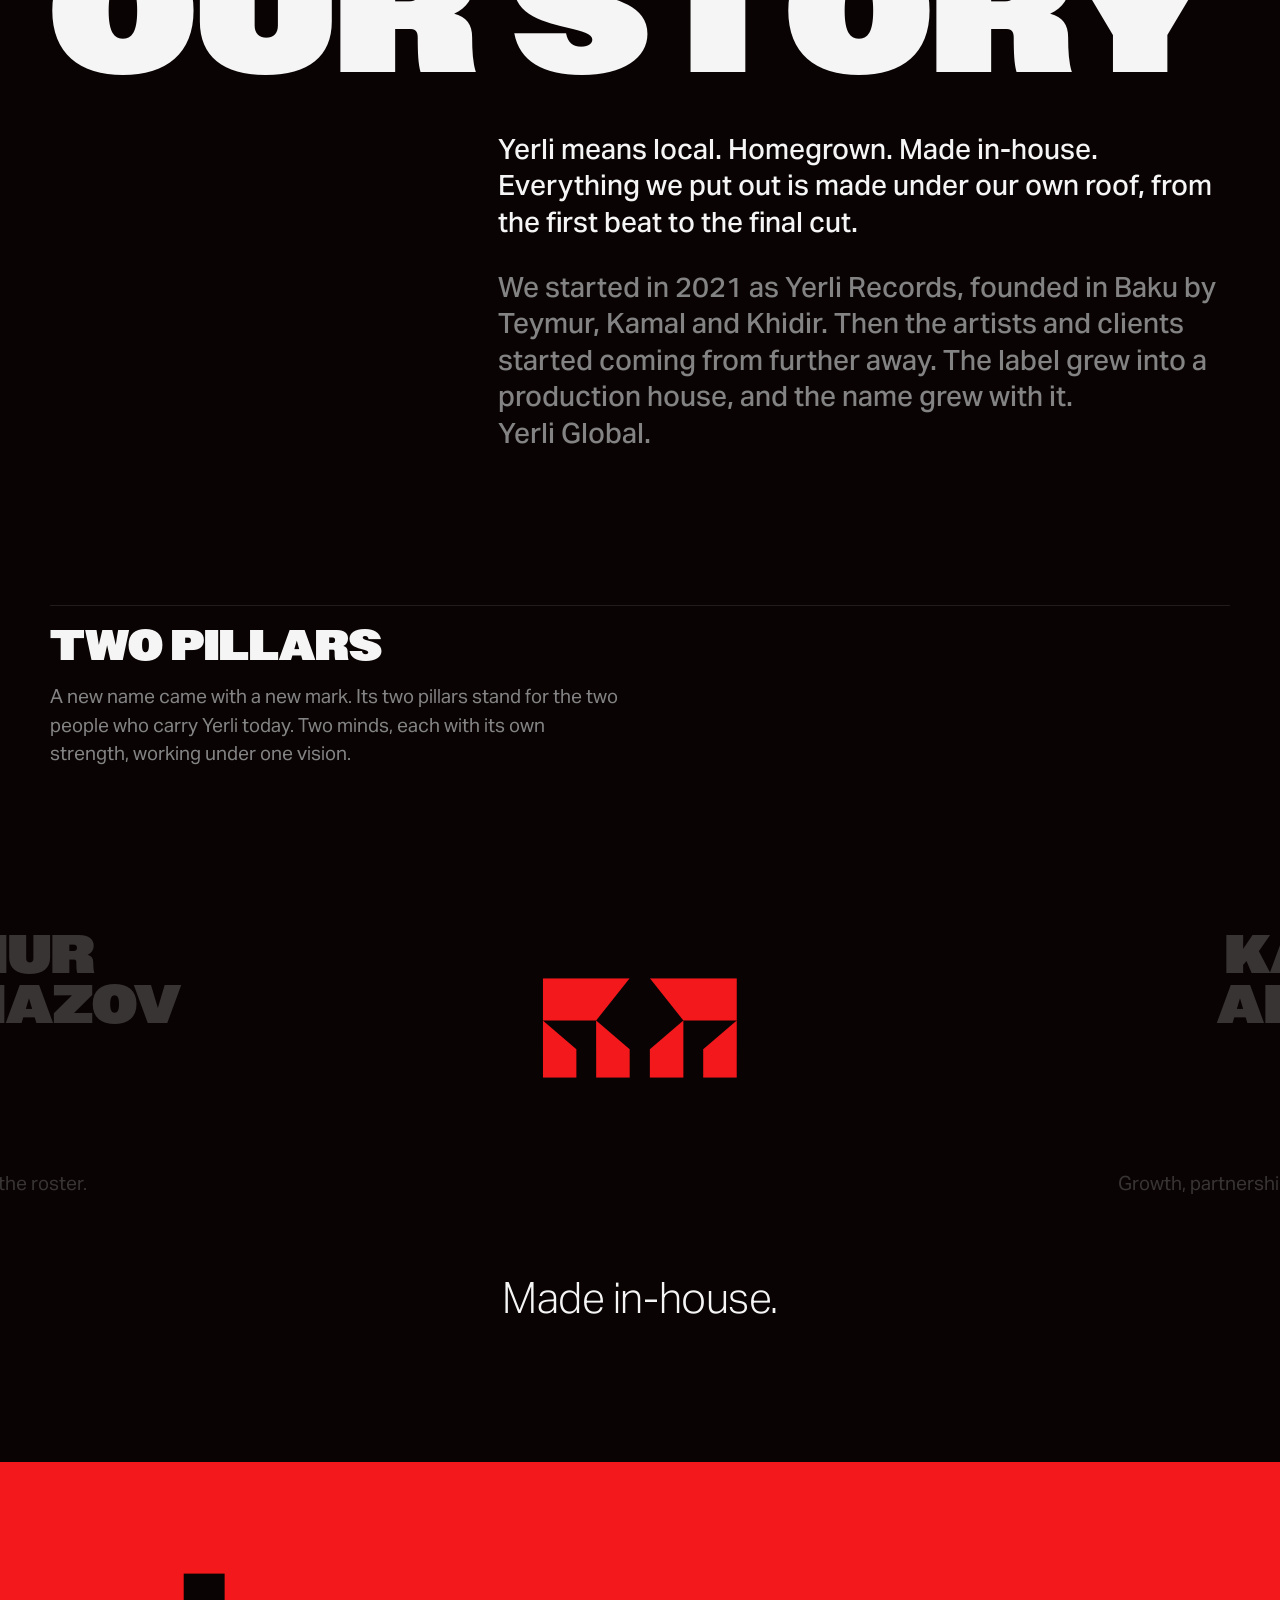
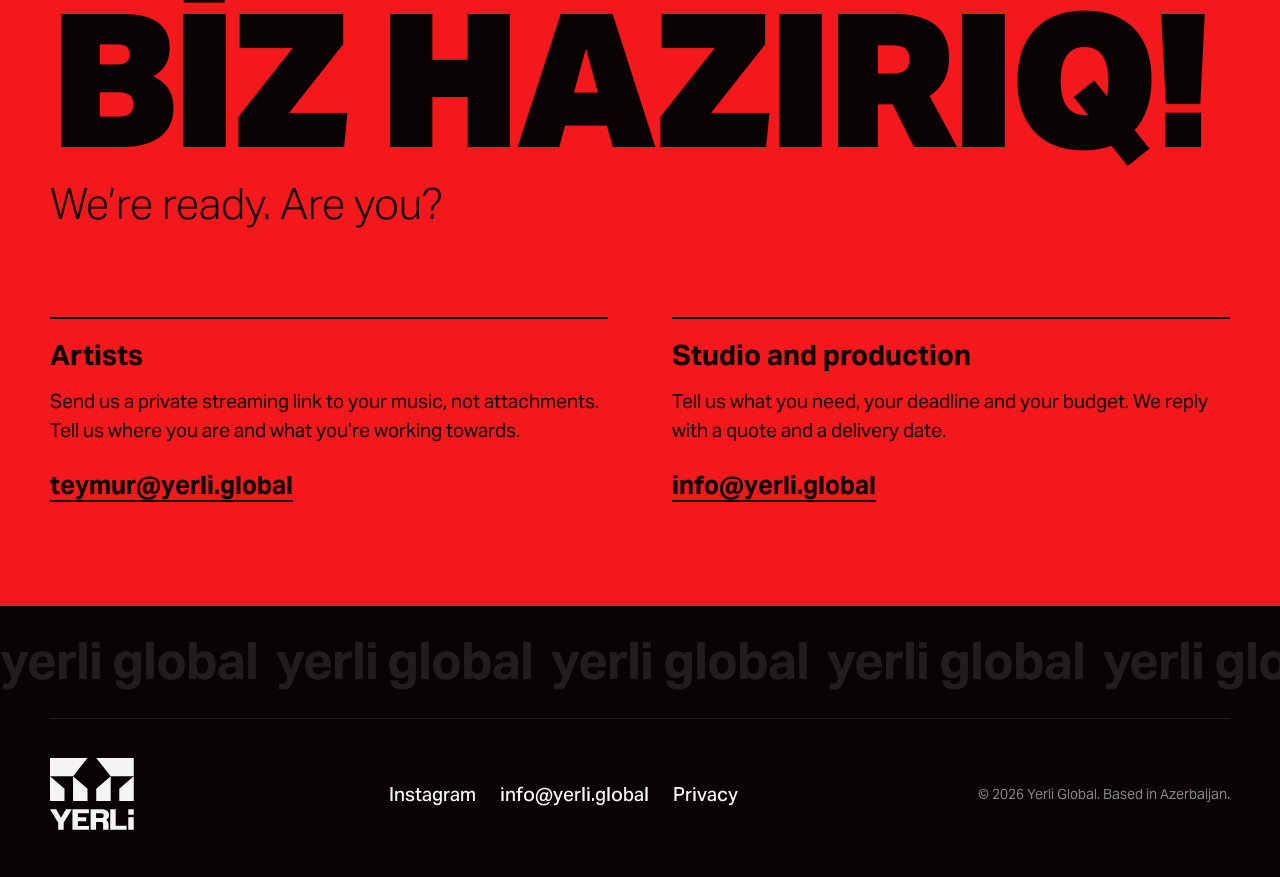
==== commit 7fea996b: "Footer strip loops continuously; add 5 client logos, remove Nanta - Footer "yerli global" strip is n" ====
--- a/index.html
+++ b/index.html
@@ -127,7 +127,7 @@
        width/height are the file's own pixel or viewBox size, so the layout does not jump while it loads.
        --s nudges a logo's optical size (1 = the strip height). A logo whose file is missing removes itself;
        if none are left, the section and its nav link stay hidden.
-       Slugs, in order: coca-cola, cop29, colgate, palmolive, believe, zhara-music, rootless-records, nanta, dead-simple.
+       Slugs, in order: coca-cola, cop29, colgate, palmolive, believe, zhara-music, rootless-records, dead-simple, game-summit, montage, cynetia, estetage, boomtown.
        Use each brand's lockup as supplied: recolour to white and trim empty space only, never crop sub-lines. -->
   <section class="work" id="work" data-theme="black" aria-labelledby="work-h">
     <h2 id="work-h" class="work__title">WORKED WITH</h2>
@@ -139,8 +139,12 @@
       <li class="logo" style="--s:.78"><img src="logos/believe.png" alt="Believe" width="1794" height="400" loading="lazy" decoding="async" onerror="this.parentNode.remove()"></li>
       <li class="logo" style="--s:1.5"><img src="logos/zhara-music.png" alt="Zhara Music" width="574" height="400" loading="lazy" decoding="async" onerror="this.parentNode.remove()"></li>
       <li class="logo" style="--s:1.2"><img src="logos/rootless-records.png" alt="Rootless Records" width="1149" height="400" loading="lazy" decoding="async" onerror="this.parentNode.remove()"></li>
-      <li class="logo" style="--s:.95"><img src="logos/nanta.png" alt="Nanta AI" width="1485" height="400" loading="lazy" decoding="async" onerror="this.parentNode.remove()"></li>
       <li class="logo" style="--s:1.05"><img src="logos/dead-simple.svg" alt="Dead Simple" width="838" height="692" loading="lazy" decoding="async" onerror="this.parentNode.remove()"></li>
+      <li class="logo" style="--s:1.5"><img src="logos/game-summit.png" alt="Game Summit" width="315" height="400" loading="lazy" decoding="async" onerror="this.parentNode.remove()"></li>
+      <li class="logo" style="--s:1.25"><img src="logos/montage.svg" alt="Montage Production" width="109" height="44" loading="lazy" decoding="async" onerror="this.parentNode.remove()"></li>
+      <li class="logo" style="--s:0.6"><img src="logos/cynetia.svg" alt="Cynetia" width="215" height="32" loading="lazy" decoding="async" onerror="this.parentNode.remove()"></li>
+      <li class="logo" style="--s:1.55"><img src="logos/estetage.png" alt="Estetage" width="582" height="185" loading="lazy" decoding="async" onerror="this.parentNode.remove()"></li>
+      <li class="logo" style="--s:1.05"><img src="logos/boomtown.png" alt="Boomtown Productions" width="716" height="400" loading="lazy" decoding="async" onerror="this.parentNode.remove()"></li>
     </ul>
   </section>
 
@@ -316,7 +320,7 @@
 </main>
 
 <footer class="foot" data-theme="black">
-  <p class="foot__strip" aria-hidden="true">yerli global yerli global yerli global yerli global yerli global yerli global yerli global</p>
+  <div class="foot__strip" aria-hidden="true"><div class="foot__track"><span class="foot__group"><span>yerli global</span><span>yerli global</span><span>yerli global</span><span>yerli global</span><span>yerli global</span><span>yerli global</span><span>yerli global</span><span>yerli global</span></span><span class="foot__group"><span>yerli global</span><span>yerli global</span><span>yerli global</span><span>yerli global</span><span>yerli global</span><span>yerli global</span><span>yerli global</span><span>yerli global</span></span></div></div>
   <div class="foot__row">
     <a class="foot__logo" href="#top" aria-label="Yerli Global, back to top"><svg aria-hidden="true" focusable="false" xmlns="http://www.w3.org/2000/svg" viewBox="86 86 475 407" fill="currentColor"><path d="M 86.07 189.68 L 167.95 259.46 L 167.95 329.25 L 86.07 329.25 Z M 86.07 189.68 "/><path d="M 216.24 189.68 L 298.12 259.46 L 298.12 329.25 L 216.24 329.25 Z M 216.24 189.68 "/><path d="M 298.14 86.31 L 216.24 189.68 L 86.07 189.68 L 86.07 86.31 Z M 298.14 86.31 "/><path d="M 347.36 86.31 L 429.24 189.68 L 559.51 189.68 L 559.51 86.31 Z M 347.36 86.31 "/><path d="M 559.51 189.68 L 477.63 259.46 L 477.63 329.25 L 559.51 329.25 Z M 559.51 189.68 "/><path d="M 429.24 189.68 L 347.36 259.46 L 347.36 329.25 L 429.24 329.25 Z M 429.24 189.68 "/><path d="M 176.45 375.92 L 147.86 423.11 L 120.95 375.92 L 86.07 375.92 L 132.41 451.69 L 132.41 492.22 L 163.31 492.22 L 163.31 451.69 L 209.66 375.92 Z M 176.45 375.92 "/><path d="M 306.02 398.68 L 306.02 375.92 L 212.82 375.92 L 212.82 492.22 L 306.02 492.22 L 306.02 469.81 L 243.72 469.81 L 243.72 443.71 L 290.73 443.71 L 290.73 421.62 L 243.72 421.62 L 243.72 398.68 Z M 306.02 398.68 "/><path d="M 374.96 425.59 L 346.55 425.59 L 346.55 398.36 L 374.96 398.36 C 384.1 398.36 389.56 403.02 389.56 412 C 389.56 420.77 383.93 425.59 374.96 425.59 M 402.71 436.06 C 413.99 430.93 419.81 420.77 419.81 408.31 C 419.81 388.38 404.85 375.92 378.93 375.92 L 315.64 375.92 L 315.64 492.22 L 346.55 492.22 L 346.55 447.19 L 375.12 447.19 C 382.92 447.19 386.24 450.86 386.4 459.16 C 386.46 462.25 386.42 492.22 386.42 492.22 L 416.98 492.22 L 416.98 459.32 C 416.63 447.87 413.31 439.72 402.71 436.06 "/><path d="M 457.39 469.44 L 457.39 375.92 L 426.49 375.92 L 426.49 492.22 L 519.03 492.22 L 519.03 469.44 Z M 457.39 469.44 "/><path d="M 528.66 492.22 L 559.38 492.22 L 559.38 420.8 L 528.66 420.8 Z M 528.66 406.66 L 559.38 406.66 L 559.38 375.92 L 528.66 375.92 Z M 528.66 406.66 "/></svg></a>
     <ul class="foot__links">
--- a/styles.css
+++ b/styles.css
@@ -42,7 +42,7 @@
   --section-y: clamp(80px, 11vw, 176px);
   --gap: clamp(24px, 3vw, 48px);
 
-  /* Logo sizes and clear space (see README) */
+  /* Logo sizes and clear space (see the Yerli brandbook) */
   --logo-h: 28px;
   --logo-clear: calc(var(--logo-h) * 0.82);
   --vlogo-h: 72px;
@@ -267,7 +267,7 @@
    Every logo is drawn at the same height (--logo-strip-h); --s on the <li>
    is an optical nudge for marks that read bigger or smaller than their box.
    Wide screens: one row, edge to edge; logo height and gaps scale with the
-   section width (cqi) so nine logos never wrap. Narrower: a 3-column grid.
+   section width (cqi); up to 7 per row, rows centred. Narrower: a 3-column grid.
    ========================================================= */
 .work { padding: var(--section-y) var(--pad-x); container-type: inline-size; }
 .work__title { font-family: var(--display); font-weight: 900; font-size: min(var(--x), 100cqi / 8.4); line-height: .9; }
@@ -280,9 +280,9 @@
 .logo { display: grid; place-items: center; height: calc(var(--logo-strip-h) * 1.5); }
 .logo img { display: block; height: calc(var(--logo-strip-h) * var(--s, 1)); width: auto; max-width: 100%; object-fit: contain; }
 @media (min-width: 1100px) {
-  .logos { --logo-strip-h: min(42px, 2.6cqi); display: flex; flex-wrap: nowrap; justify-content: space-between; gap: 0 2cqi; }
-  .logo { flex: none; }
-  .logo img { max-width: none; }
+  /* Two centred rows of up to 7 (13 logos: 7 + 6). Each logo gets an equal slot. */
+  .logos { --logo-strip-h: min(40px, 2.6cqi); display: flex; flex-wrap: wrap; justify-content: center; gap: clamp(40px, 4cqi, 64px) 2cqi; }
+  .logo { flex: 0 0 calc((100% - 6 * 2cqi) / 7); }
 }
 
 /* =========================================================
@@ -500,7 +500,13 @@
 
 /* ---------- Footer ---------- */
 .foot { padding: 0 var(--pad-x) 32px; overflow: hidden; }
-.foot__strip { font-size: clamp(28px, 4vw, 56px); font-weight: 700; letter-spacing: -0.02em; color: var(--umbra); white-space: nowrap; line-height: 1; padding: 28px 0 32px; }
+/* Footer strip: a seamless loop. Two identical groups; the track moves left by
+   exactly one group (-50%), then restarts, so the seam never shows. Full bleed. */
+.foot__strip { margin-inline: calc(var(--pad-x) * -1); overflow: hidden; font-size: clamp(28px, 4vw, 56px); font-weight: 700; letter-spacing: -0.02em; color: var(--umbra); white-space: nowrap; line-height: 1; padding: 28px 0 32px; }
+.foot__track { display: flex; width: max-content; animation: foot-roll 40s linear infinite; }
+.foot__group { display: flex; flex: none; }
+.foot__group span { padding-right: .35em; }
+@keyframes foot-roll { to { transform: translateX(-50%); } }
 .foot__row { display: flex; flex-wrap: wrap; align-items: center; justify-content: space-between; gap: 24px; border-top: 1px solid var(--umbra); padding-top: 24px; }
 .foot__logo { color: var(--smoke); padding: calc(var(--vlogo-h) * .21) calc(var(--vlogo-h) * .21) calc(var(--vlogo-h) * .21) 0; }
 .foot__logo svg { height: var(--vlogo-h); width: auto; }
@@ -523,6 +529,7 @@
   .js .hero-in, .js.ready .hero-in { transform: none; transition: none; }
   .js .hero__sub, .js.ready .hero__sub { opacity: 1; transition: none; }
   .js.ready .poster .ystar { animation: none; }
+  .foot__track { animation: none; }
   .proj__item { position: static; height: auto; min-height: 0; min-width: 0; aspect-ratio: 21 / 10; }
   * { transition-duration: 0s !important; }
 }
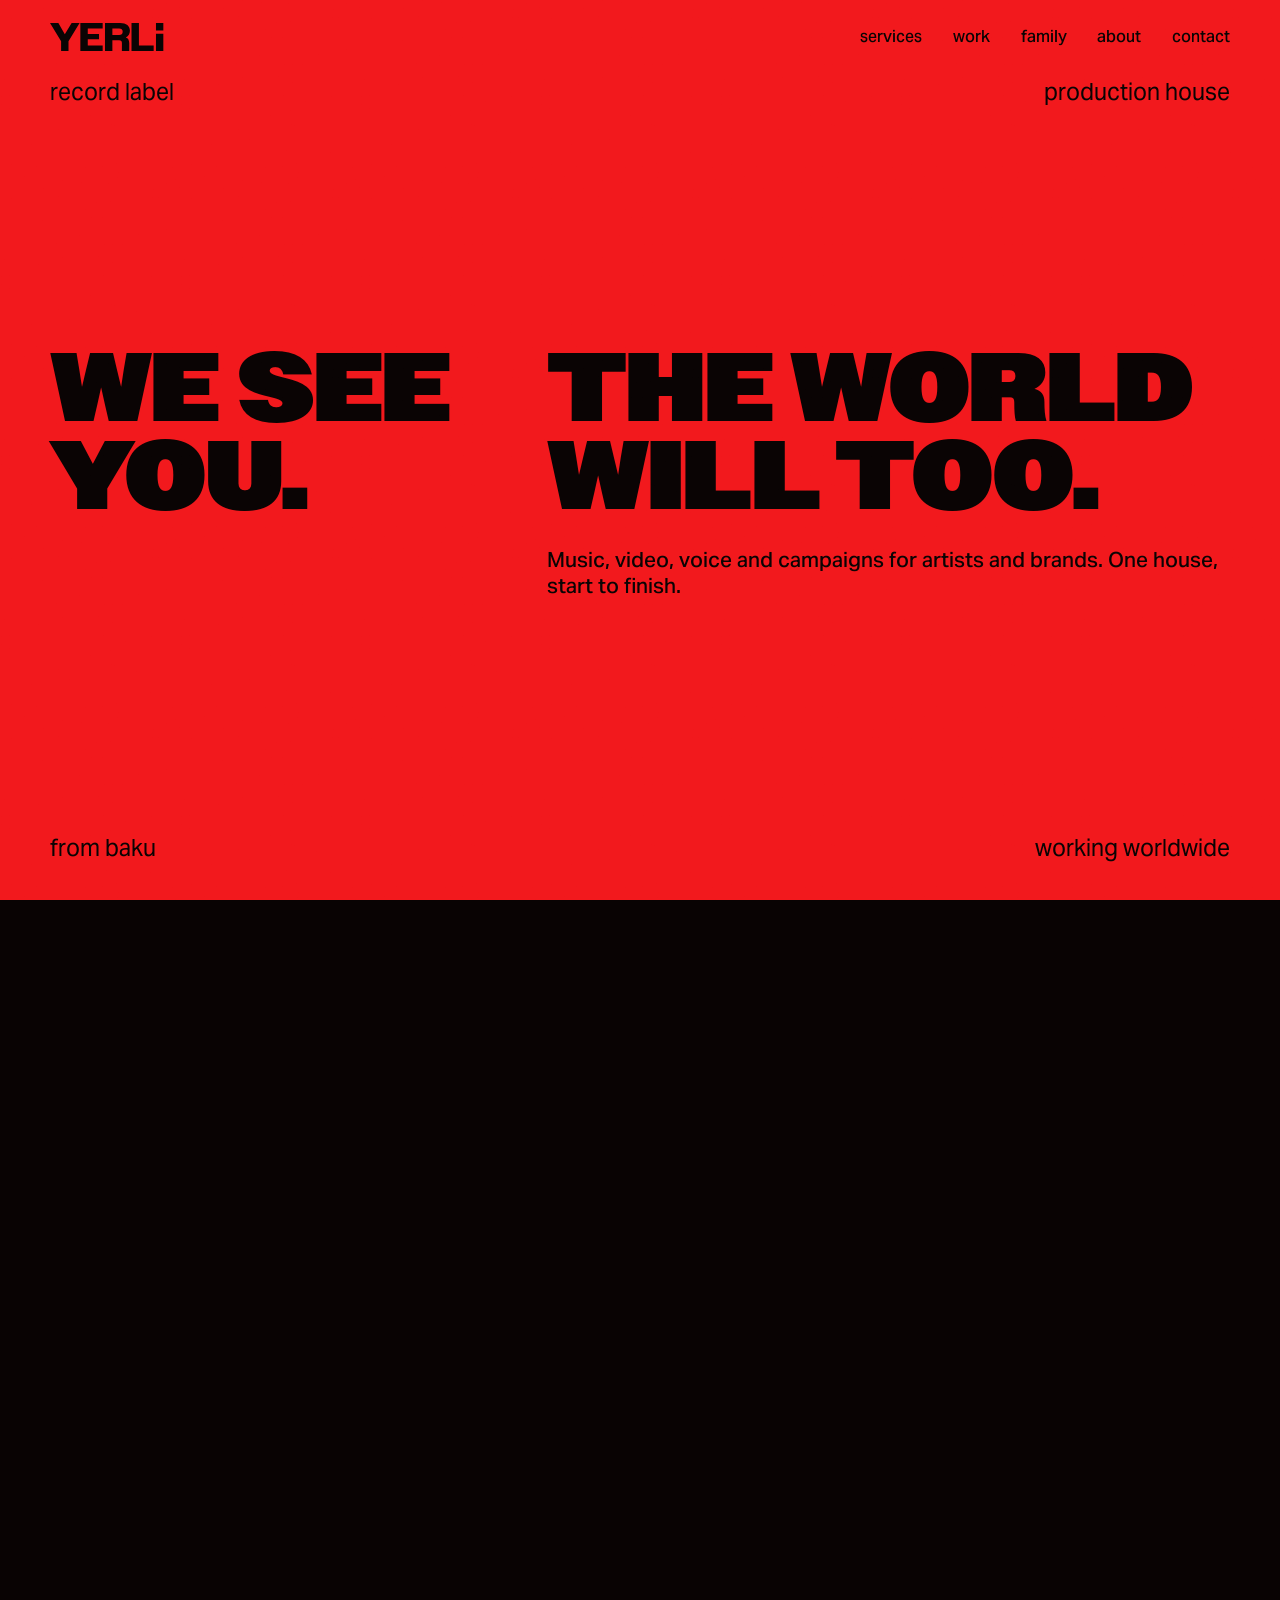
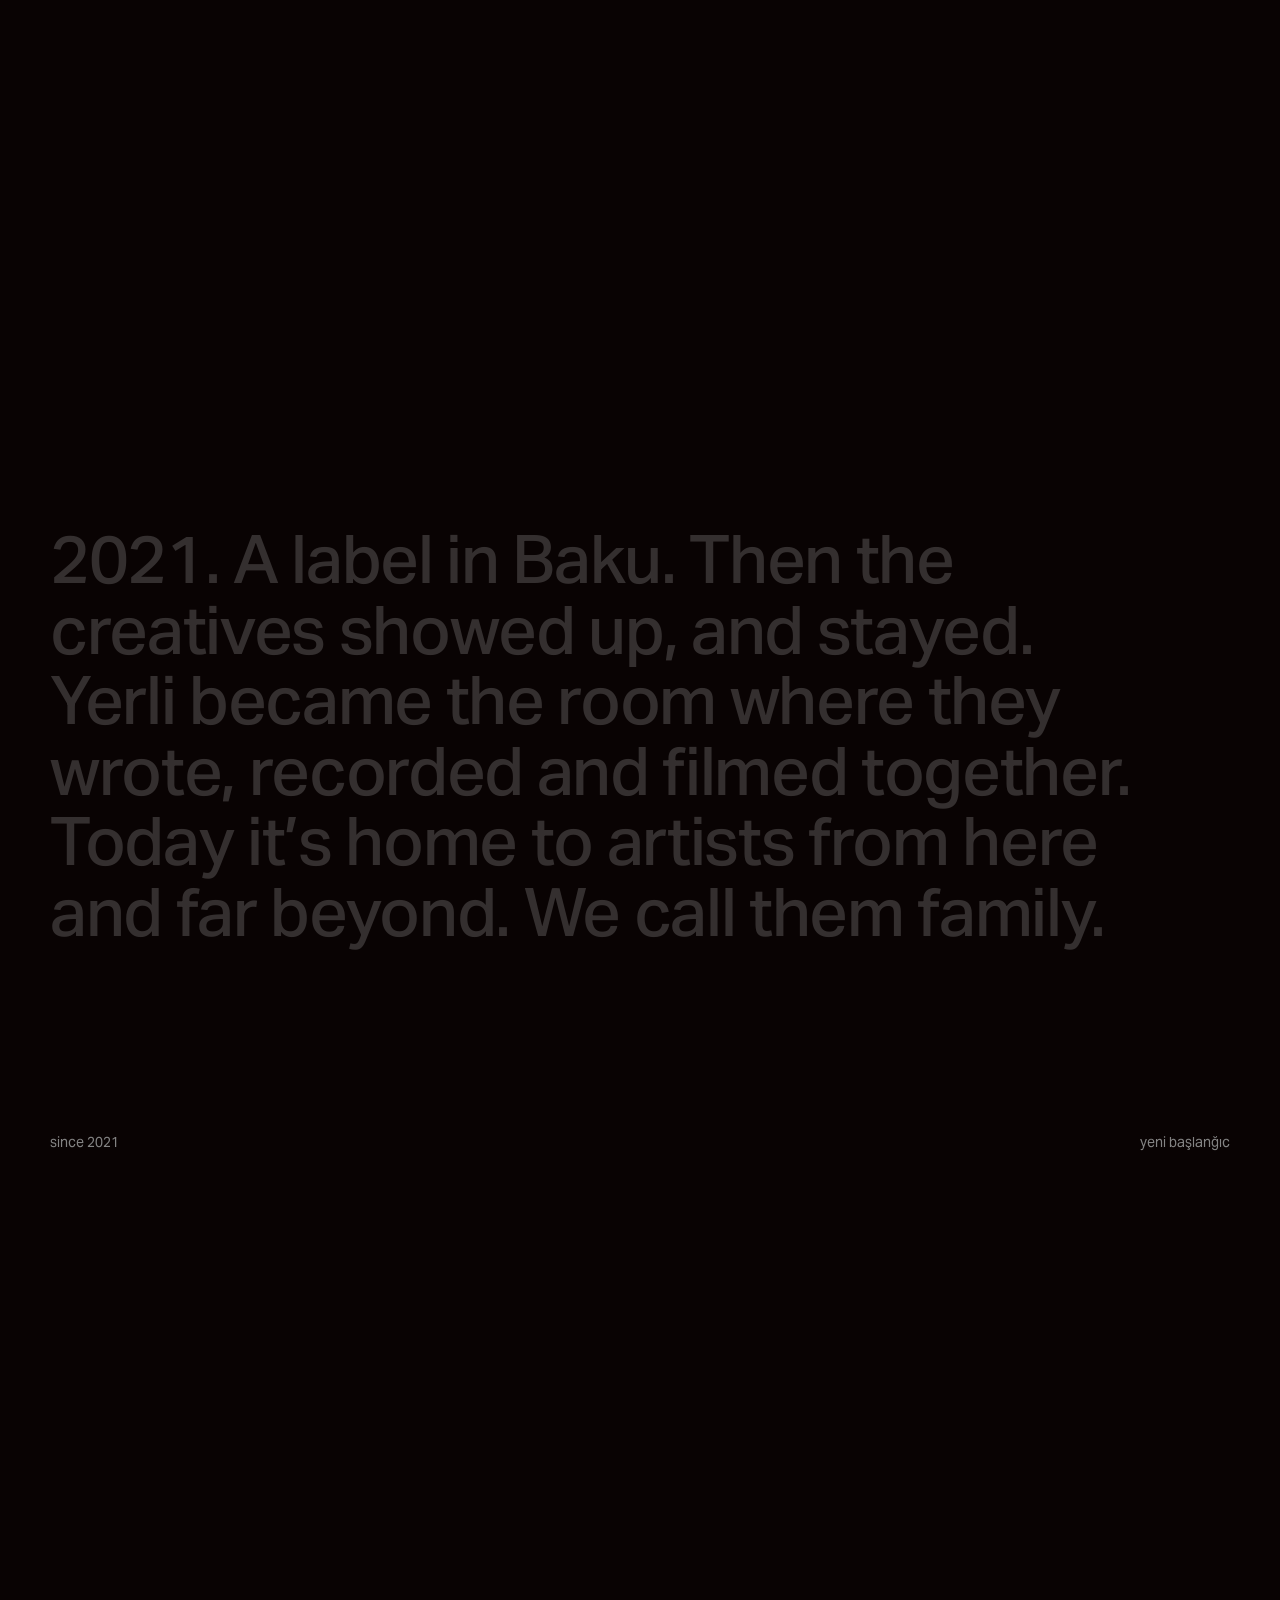
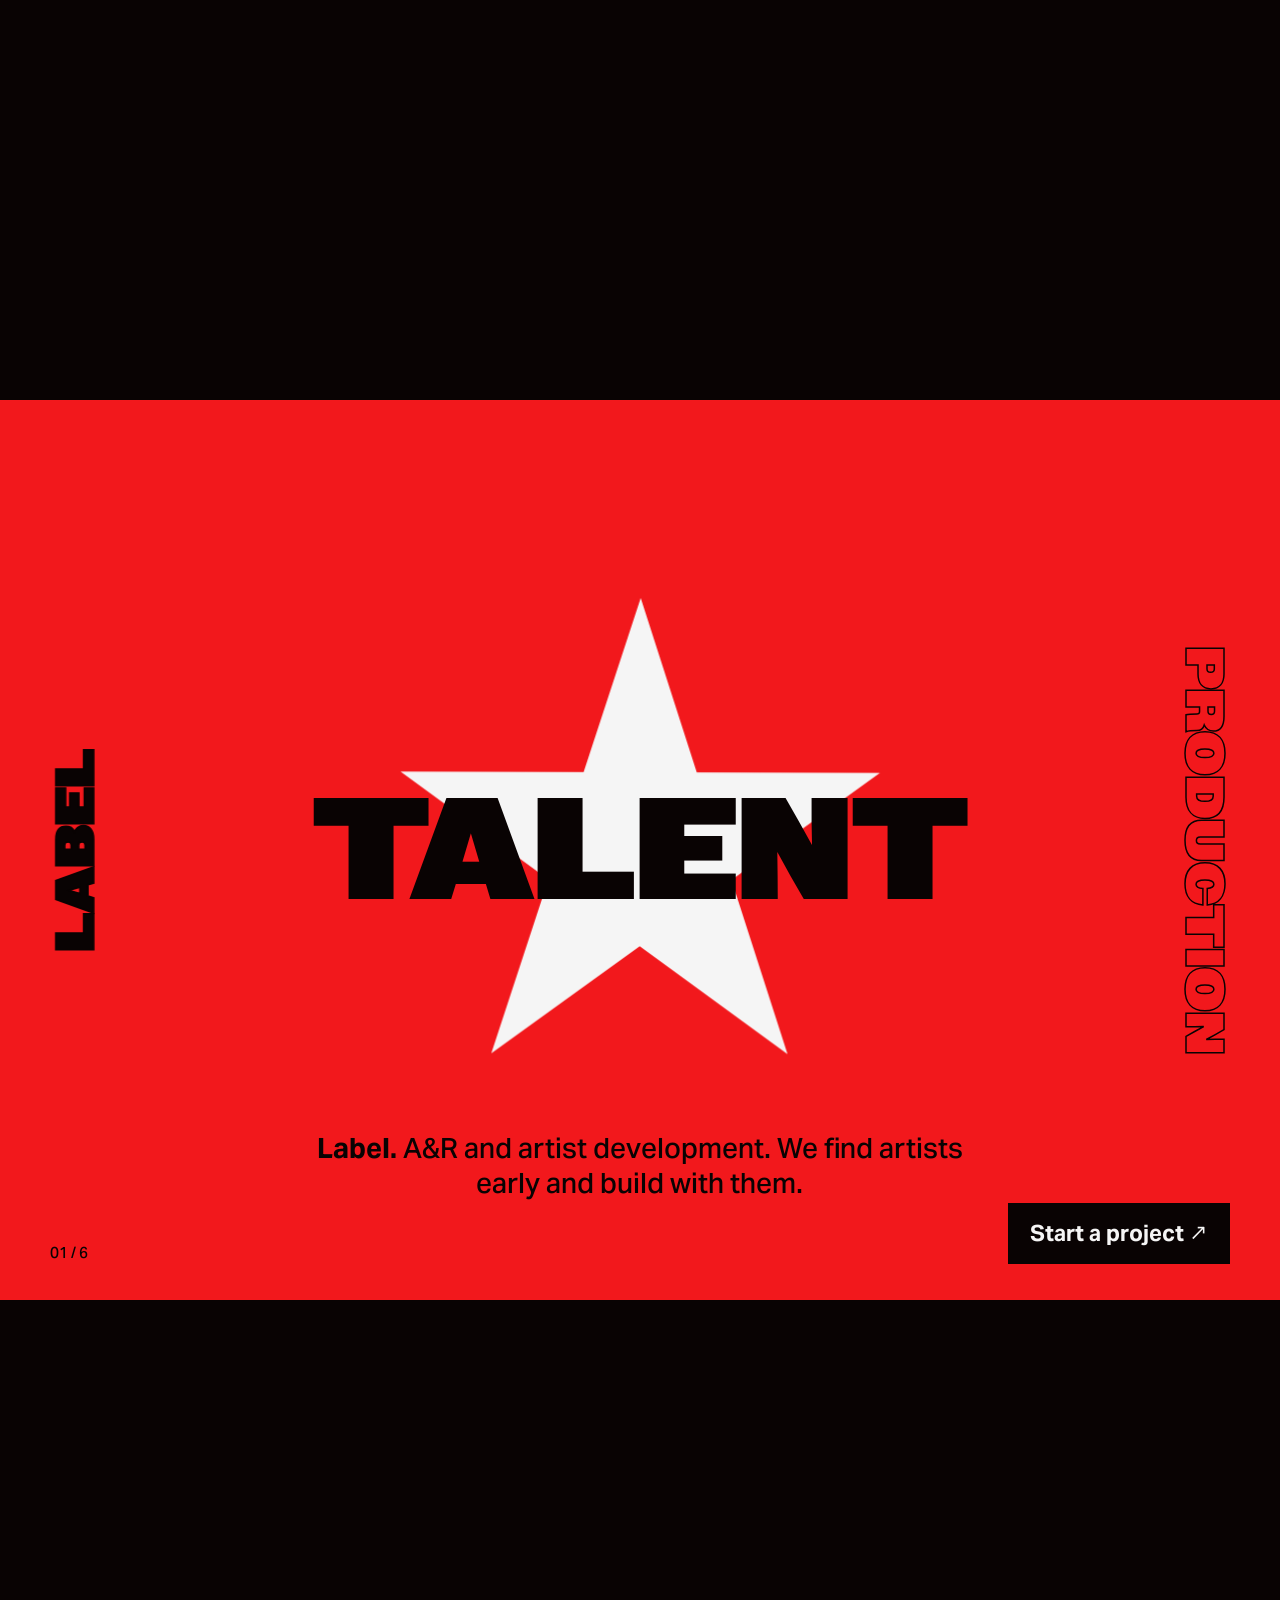
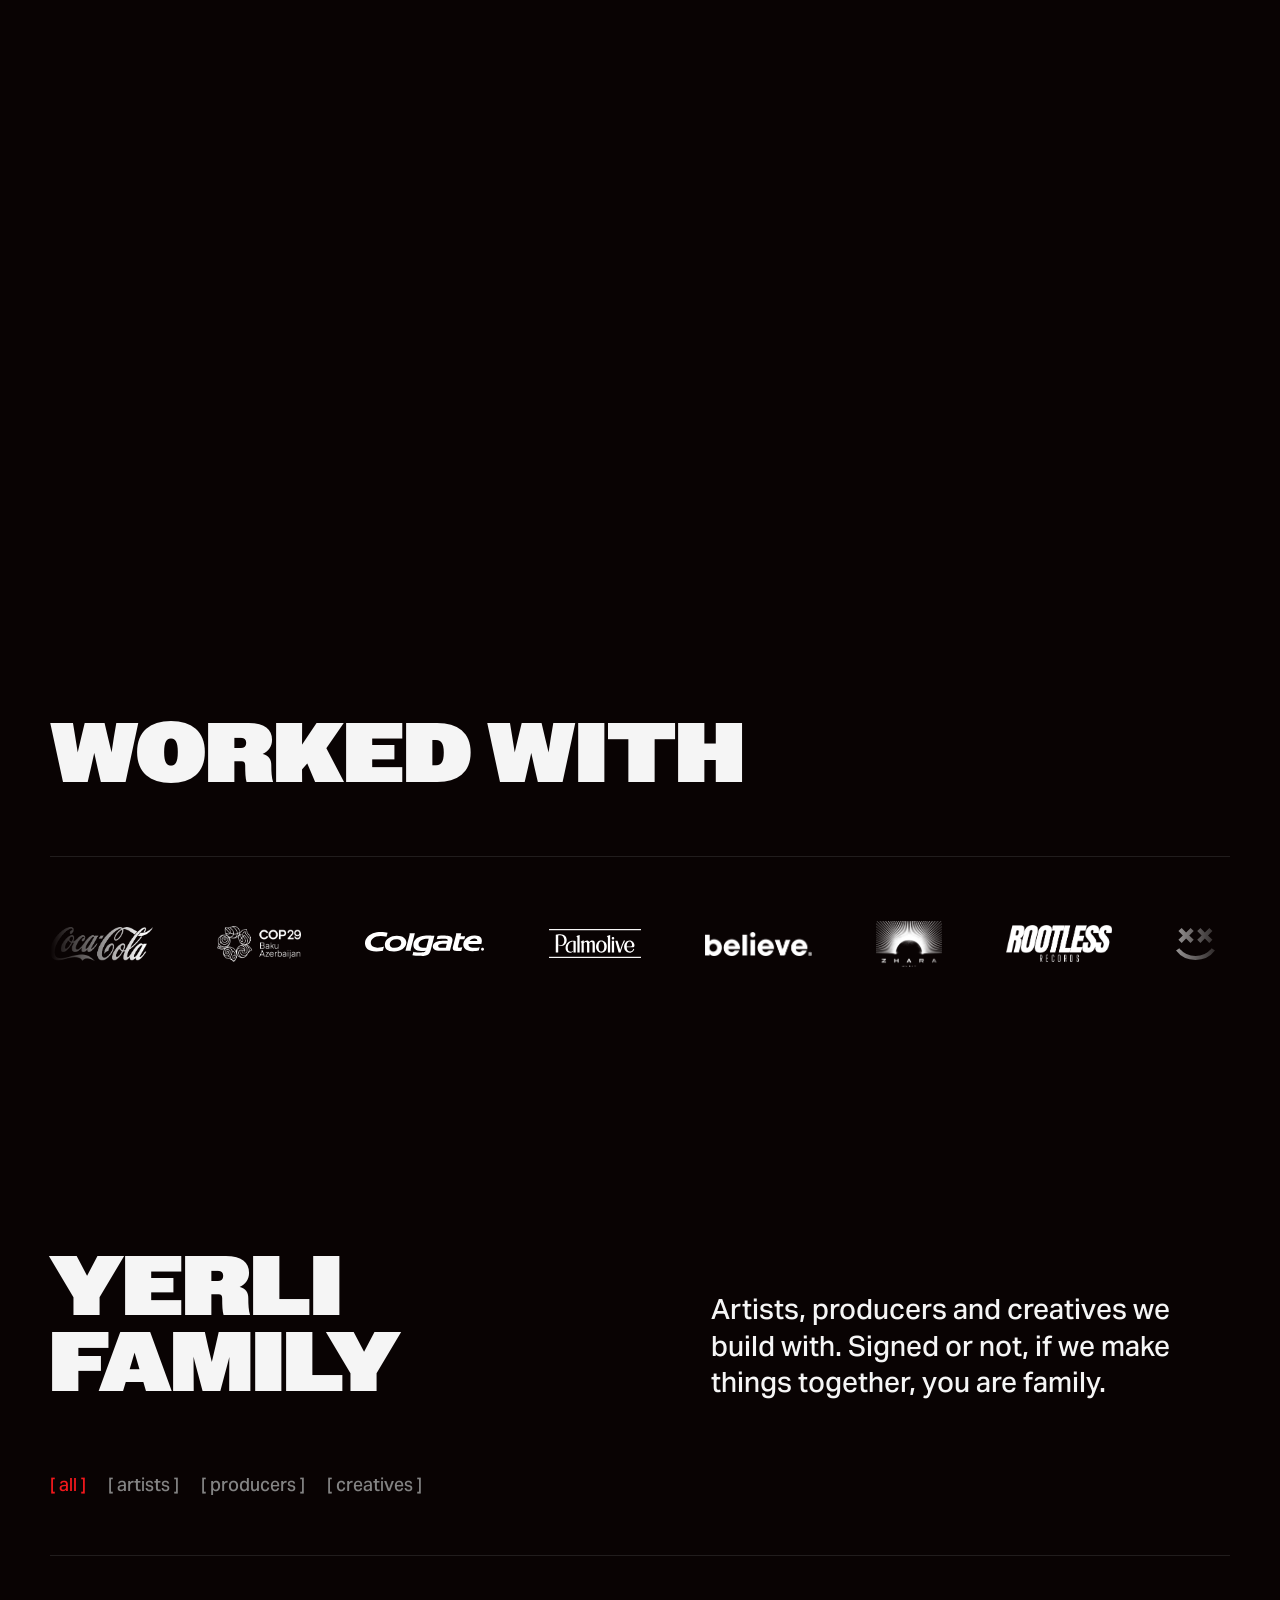
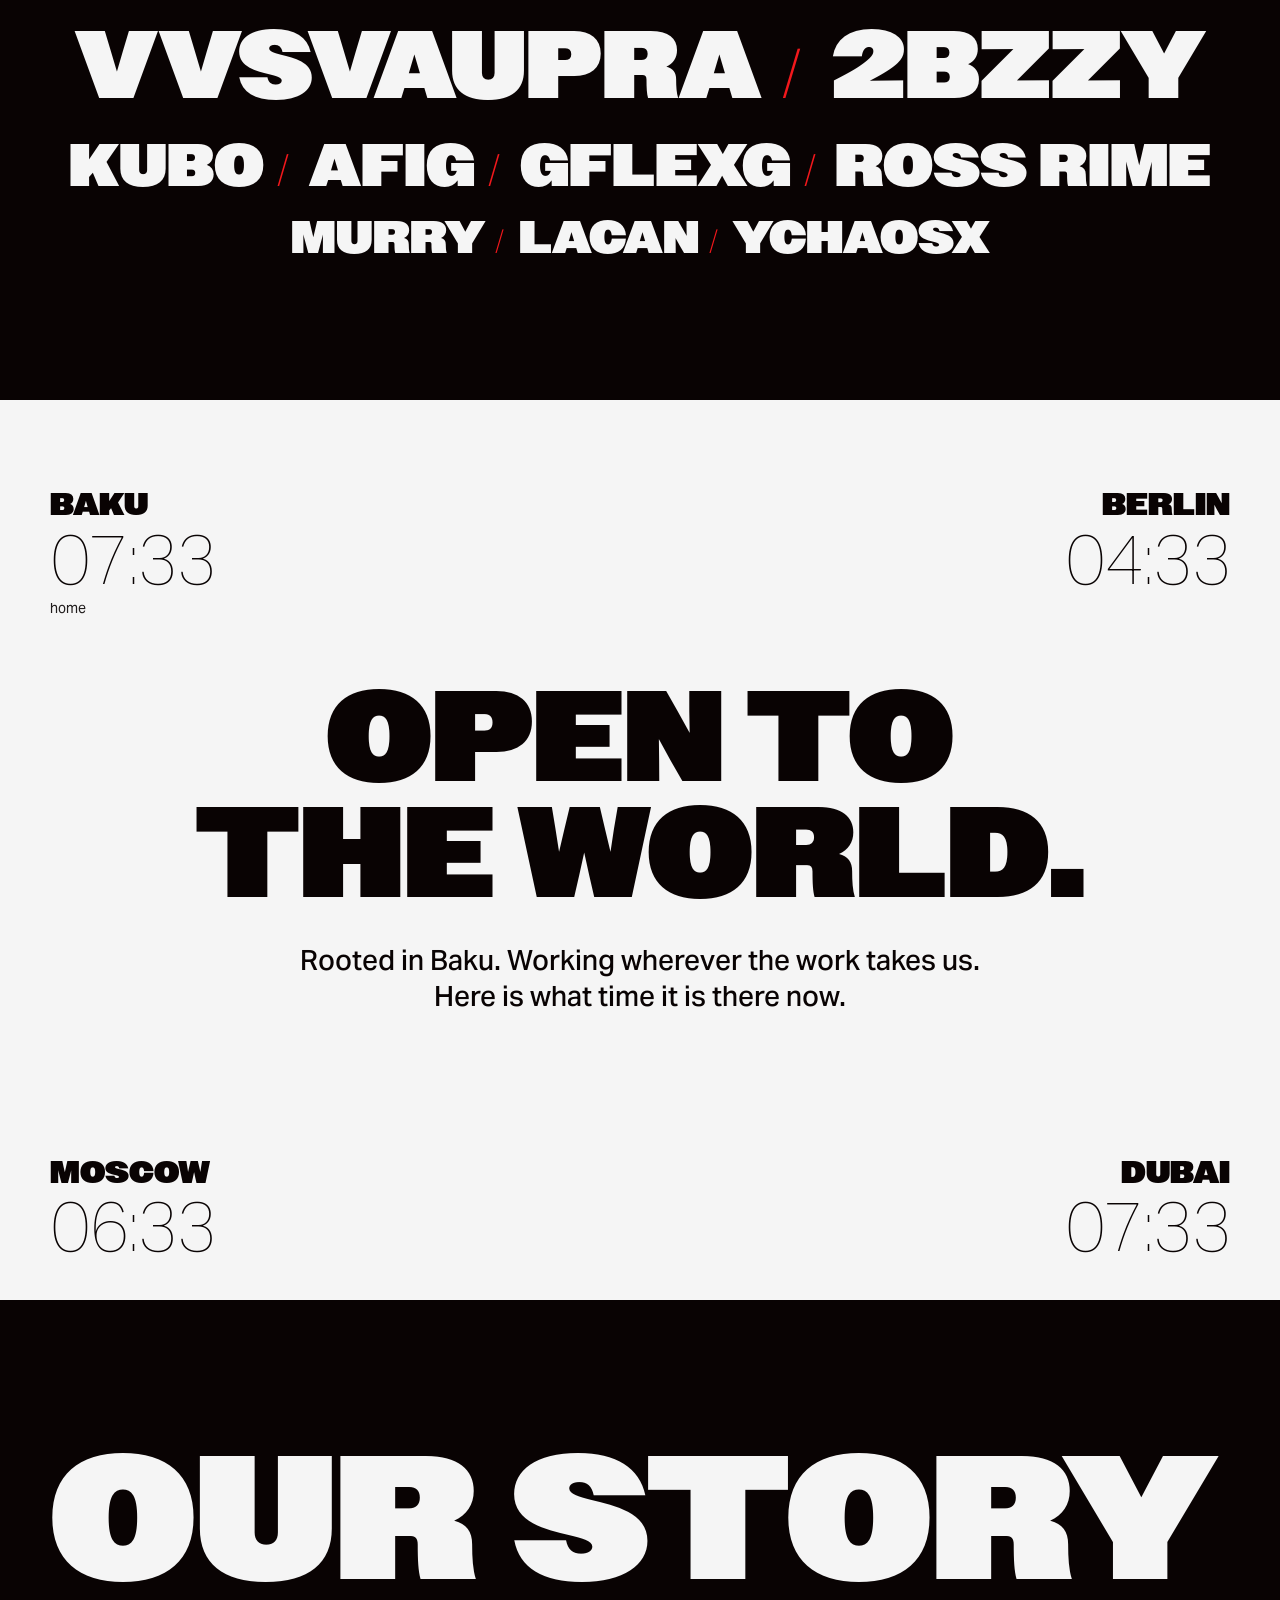
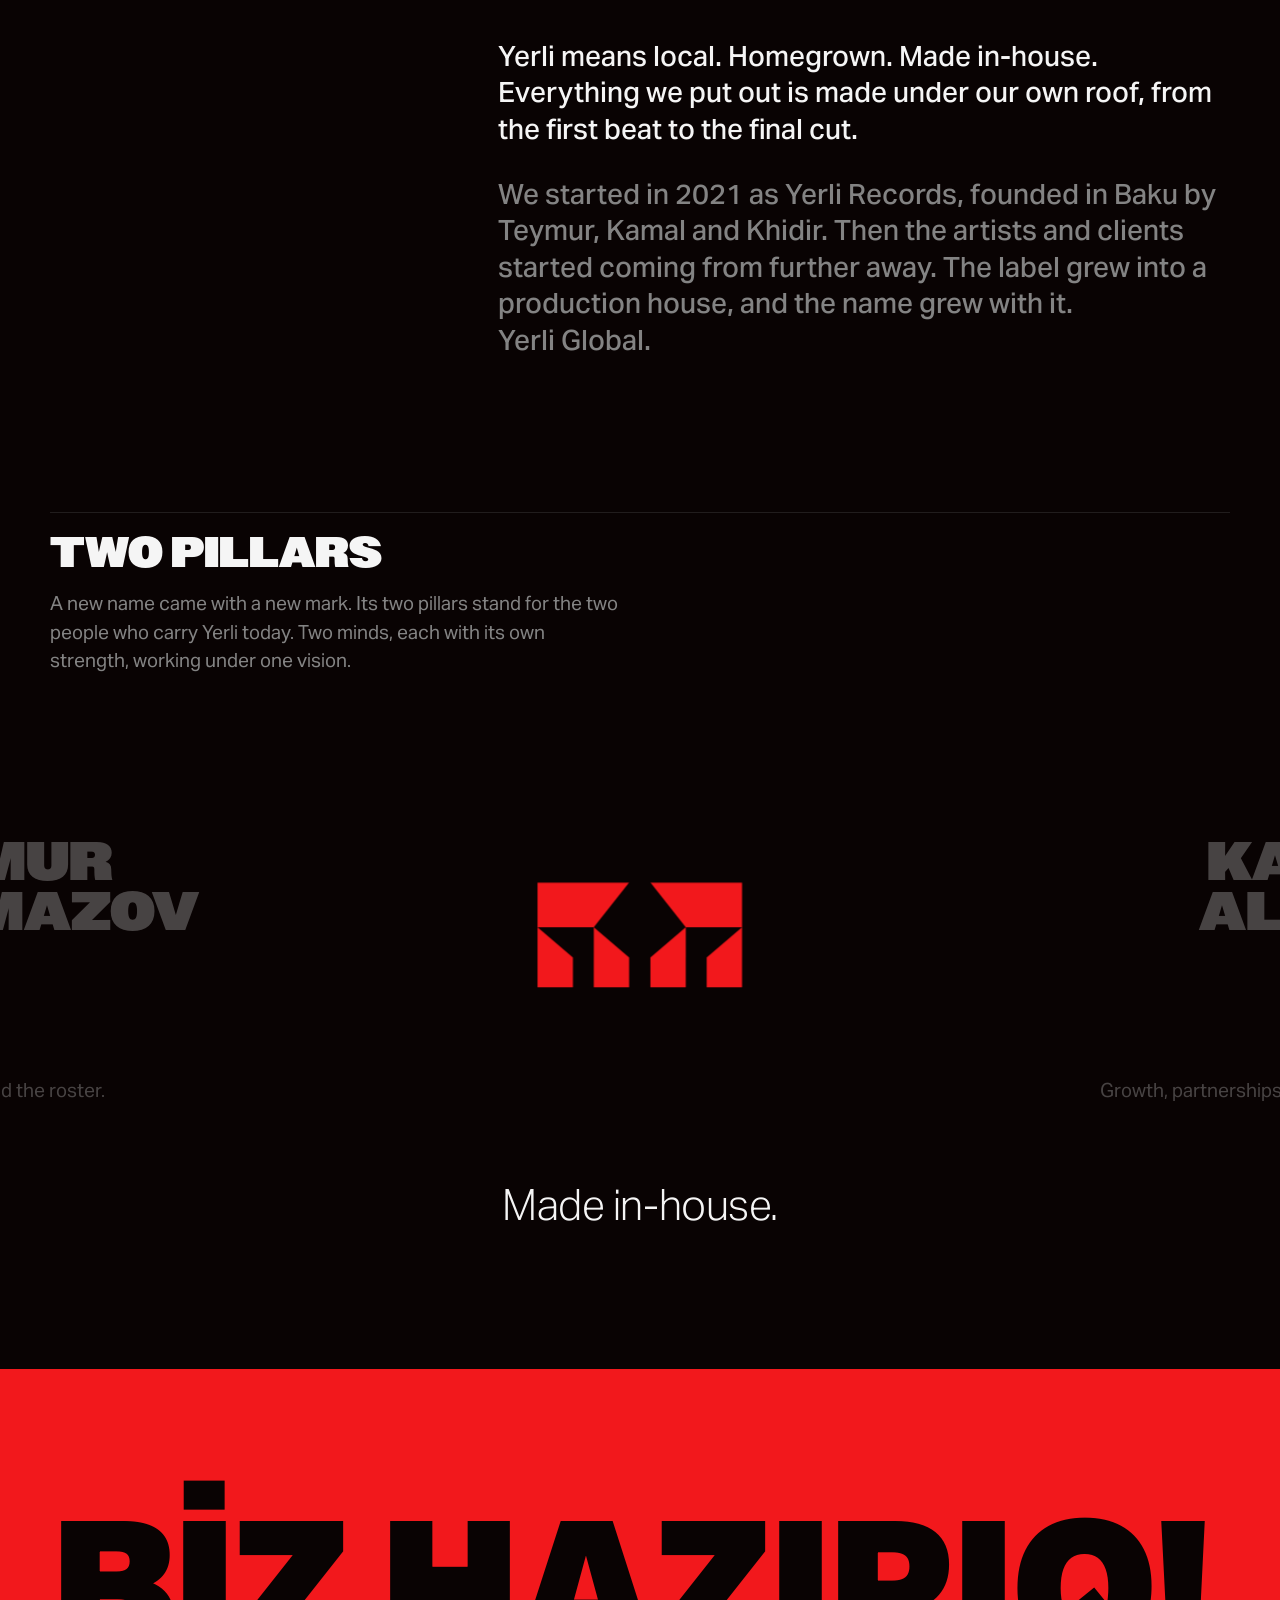
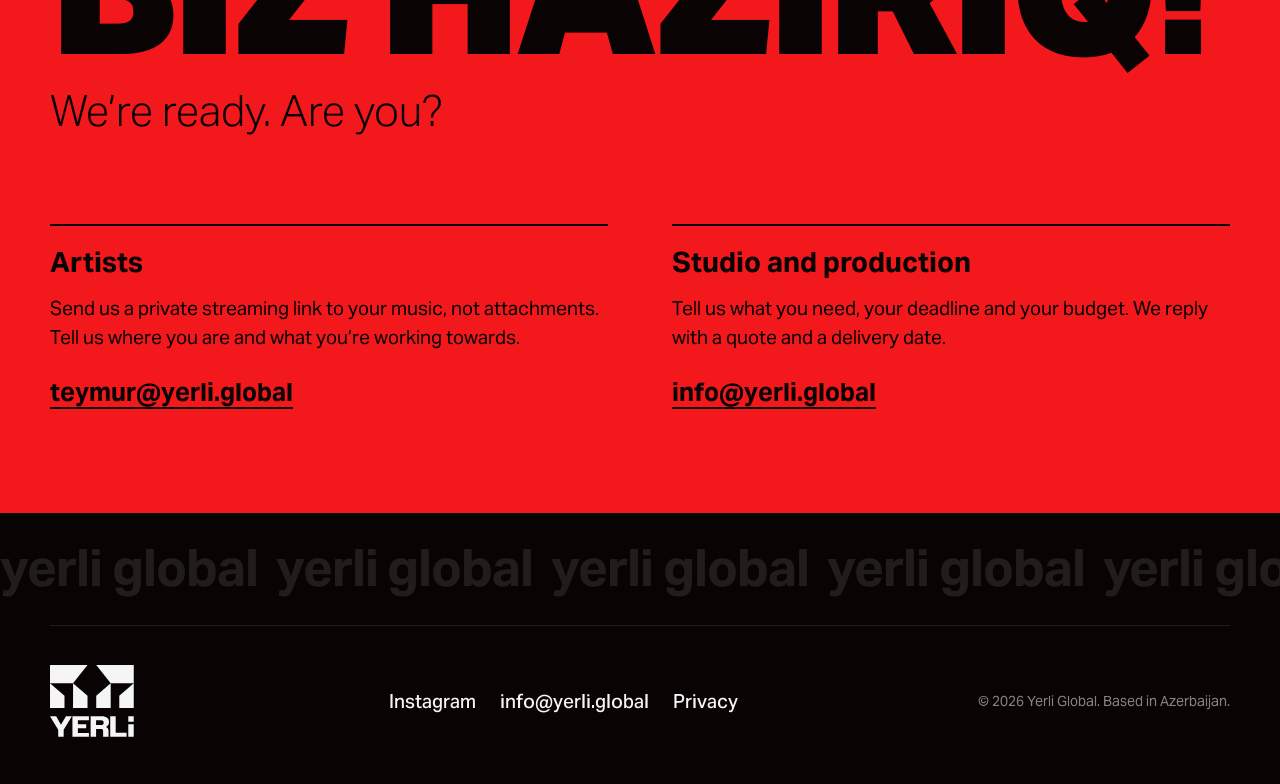
==== commit 995ab129: "Worked With: logos roll on a continuous loop - Duplicate list via main.js, track moves -50% for a se" ====
--- a/index.html
+++ b/index.html
@@ -128,9 +128,11 @@
        --s nudges a logo's optical size (1 = the strip height). A logo whose file is missing removes itself;
        if none are left, the section and its nav link stay hidden.
        Slugs, in order: coca-cola, cop29, colgate, palmolive, believe, zhara-music, rootless-records, dead-simple, game-summit, montage, cynetia, estetage, boomtown.
-       Use each brand's lockup as supplied: recolour to white and trim empty space only, never crop sub-lines. -->
+       Use each brand's lockup as supplied: recolour to white and trim empty space only, never crop sub-lines.
+       With JS and motion allowed, main.js duplicates the list and the strip rolls on a loop; otherwise it shows as a static grid. -->
   <section class="work" id="work" data-theme="black" aria-labelledby="work-h">
     <h2 id="work-h" class="work__title">WORKED WITH</h2>
+    <div class="marquee"><div class="marquee__view"><div class="marquee__track">
     <ul class="logos">
       <li class="logo" style="--s:1.1"><img src="logos/coca-cola.png" alt="Coca-Cola" width="1221" height="400" loading="lazy" decoding="async" onerror="this.parentNode.remove()"></li>
       <li class="logo" style="--s:1.15"><img src="logos/cop29.png" alt="COP29" width="948" height="400" loading="lazy" decoding="async" onerror="this.parentNode.remove()"></li>
@@ -146,6 +148,7 @@
       <li class="logo" style="--s:1.55"><img src="logos/estetage.png" alt="Estetage" width="582" height="185" loading="lazy" decoding="async" onerror="this.parentNode.remove()"></li>
       <li class="logo" style="--s:1.05"><img src="logos/boomtown.png" alt="Boomtown Productions" width="716" height="400" loading="lazy" decoding="async" onerror="this.parentNode.remove()"></li>
     </ul>
+    </div></div></div>
   </section>
 
   <!-- 3b. PROJECTS: stacked cards. Each card links out to the work (YouTube, Spotify, a case page later).
--- a/styles.css
+++ b/styles.css
@@ -271,19 +271,29 @@
    ========================================================= */
 .work { padding: var(--section-y) var(--pad-x); container-type: inline-size; }
 .work__title { font-family: var(--display); font-weight: 900; font-size: min(var(--x), 100cqi / 8.4); line-height: .9; }
+.marquee { margin-top: clamp(40px, 5vw, 72px); border-top: 1px solid var(--umbra); padding-top: clamp(40px, 5vw, 80px); }
 .logos {
   --logo-strip-h: 26px;
-  margin-top: clamp(40px, 5vw, 72px); border-top: 1px solid var(--umbra); padding-top: clamp(40px, 5vw, 80px);
   display: grid; grid-template-columns: repeat(3, 1fr); align-items: center;
   gap: clamp(28px, 4vw, 48px) clamp(16px, 4vw, 48px);
 }
 .logo { display: grid; place-items: center; height: calc(var(--logo-strip-h) * 1.5); }
 .logo img { display: block; height: calc(var(--logo-strip-h) * var(--s, 1)); width: auto; max-width: 100%; object-fit: contain; }
 @media (min-width: 1100px) {
-  /* Two centred rows of up to 7 (13 logos: 7 + 6). Each logo gets an equal slot. */
+  /* Static fallback (no JS or reduced motion): two centred rows of up to 7. */
   .logos { --logo-strip-h: min(40px, 2.6cqi); display: flex; flex-wrap: wrap; justify-content: center; gap: clamp(40px, 4cqi, 64px) 2cqi; }
   .logo { flex: 0 0 calc((100% - 6 * 2cqi) / 7); }
 }
+/* Rolling strip: two identical lists side by side; the track moves left by exactly one list
+   (-50%), so the loop has no seam. Spacing is padding on each logo, not gap, to keep -50% exact.
+   main.js sets --roll-time from the list width so speed stays the same however many logos there are. */
+.is-rolling .marquee__view { overflow: hidden; -webkit-mask-image: linear-gradient(90deg, transparent, #000 8%, #000 92%, transparent); mask-image: linear-gradient(90deg, transparent, #000 8%, #000 92%, transparent); }
+.is-rolling .marquee__track { display: flex; width: max-content; animation: logo-roll var(--roll-time, 50s) linear infinite; }
+.is-rolling .logos { --logo-strip-h: clamp(24px, 2.4vw, 38px); display: flex; flex-wrap: nowrap; gap: 0; }
+.is-rolling .logo { flex: none; padding-right: clamp(40px, 5vw, 88px); }
+.is-rolling .logo img { max-width: none; }
+@media (hover: hover) and (pointer: fine) { .is-rolling .marquee__view:hover .marquee__track { animation-play-state: paused; } }
+@keyframes logo-roll { to { transform: translateX(-50%); } }
 
 /* =========================================================
    3b. PROJECTS (stacked cards)
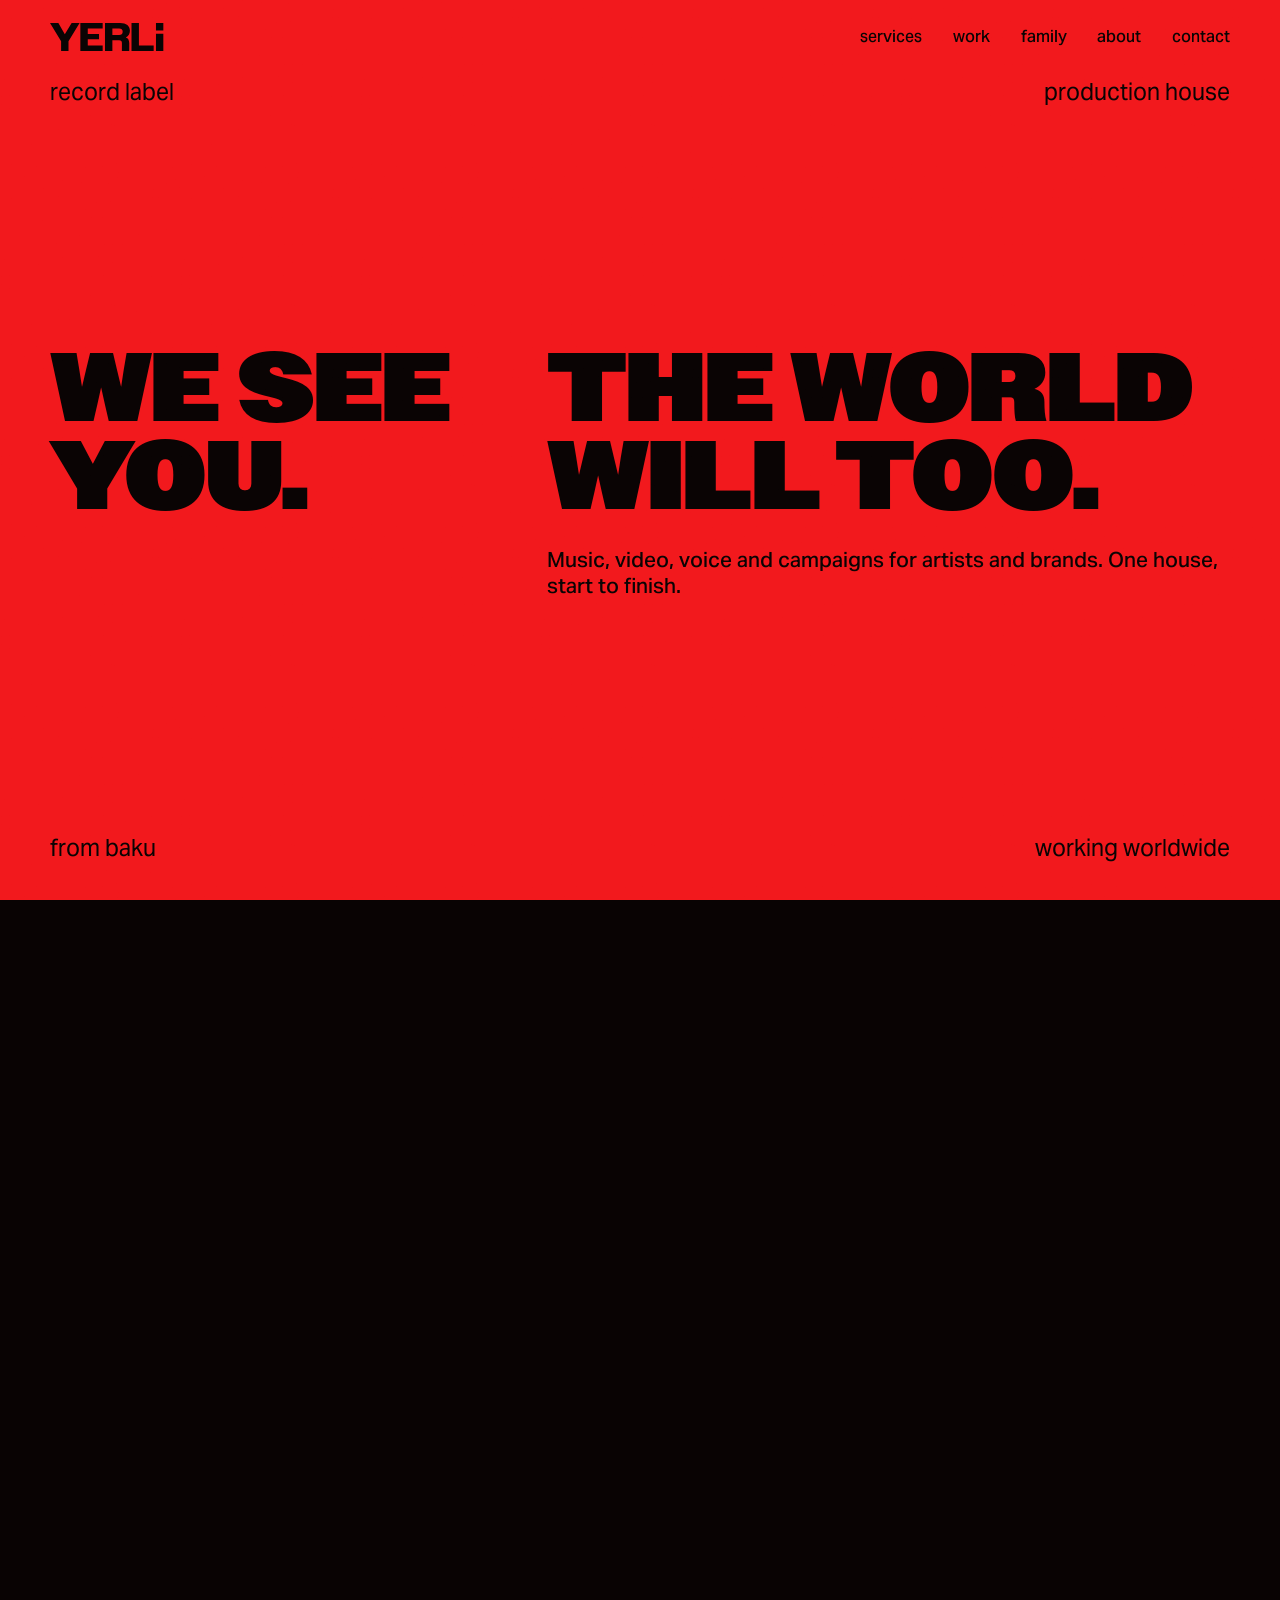
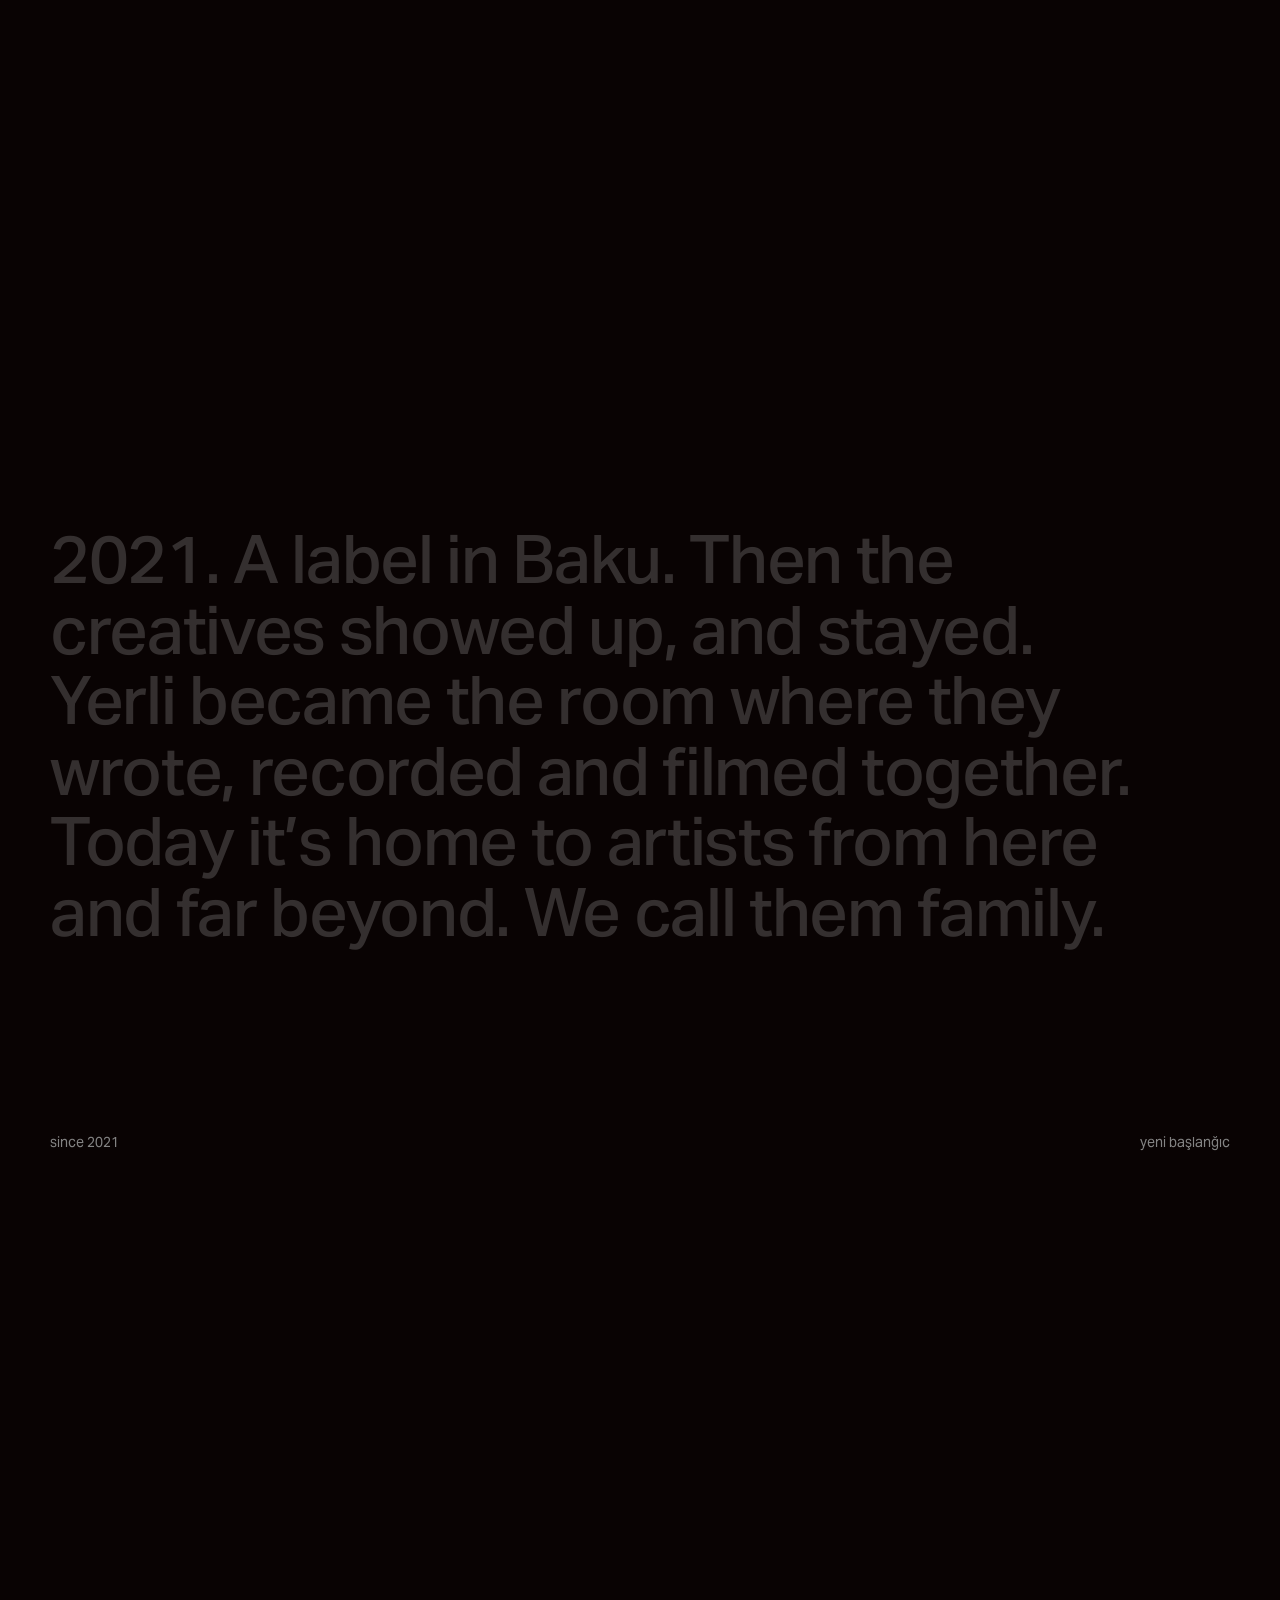
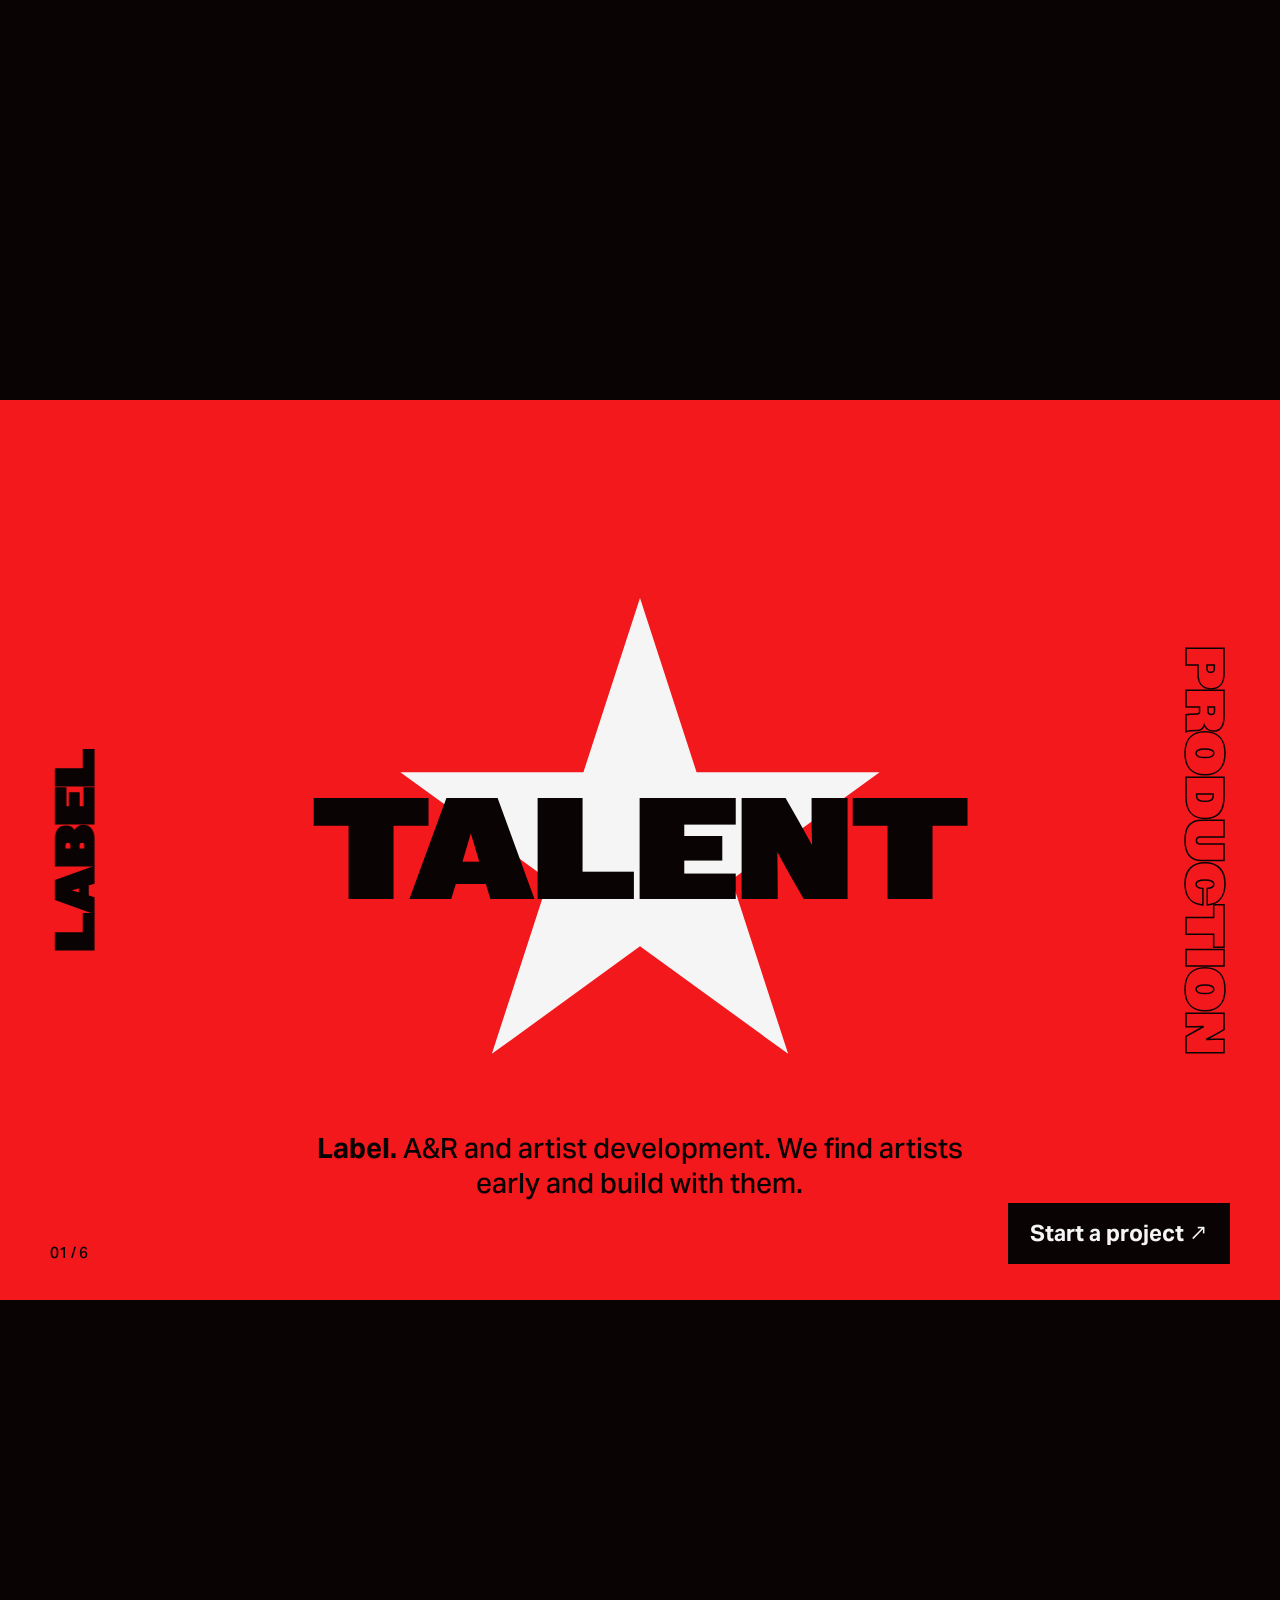
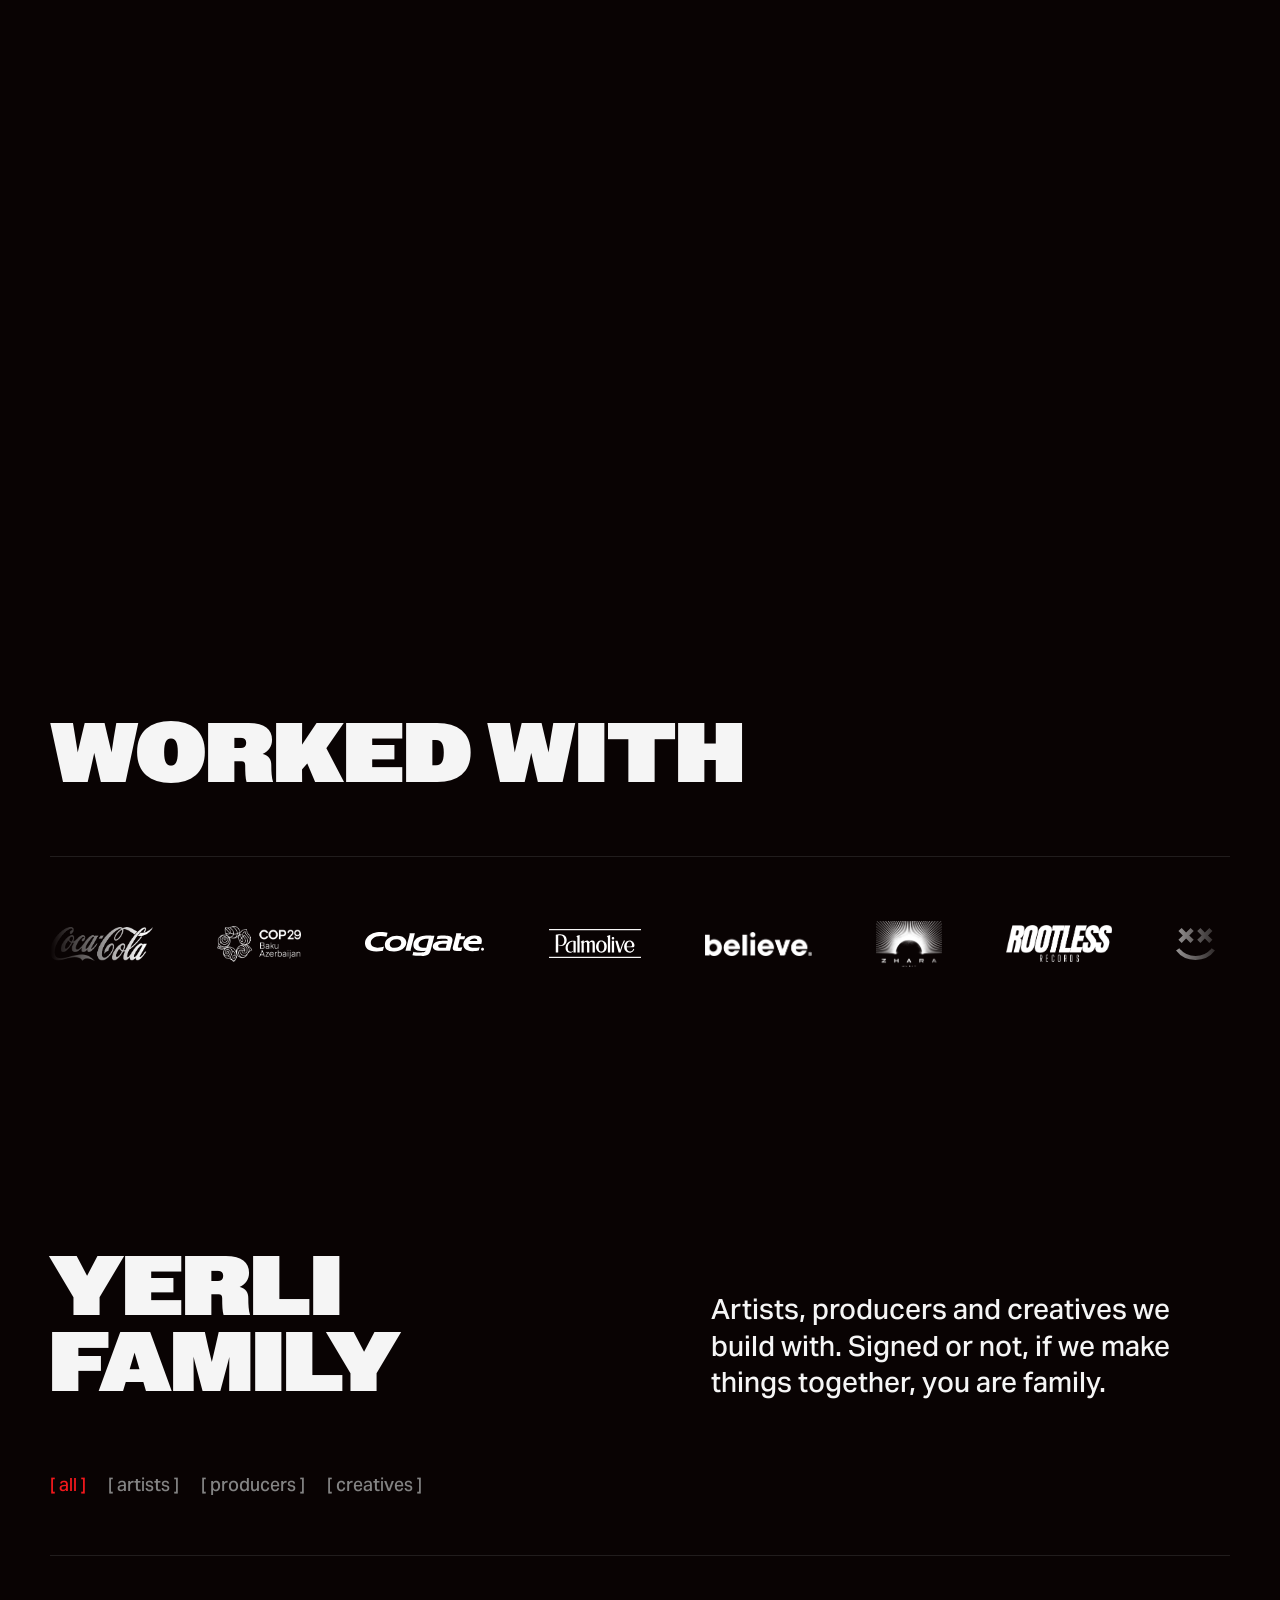
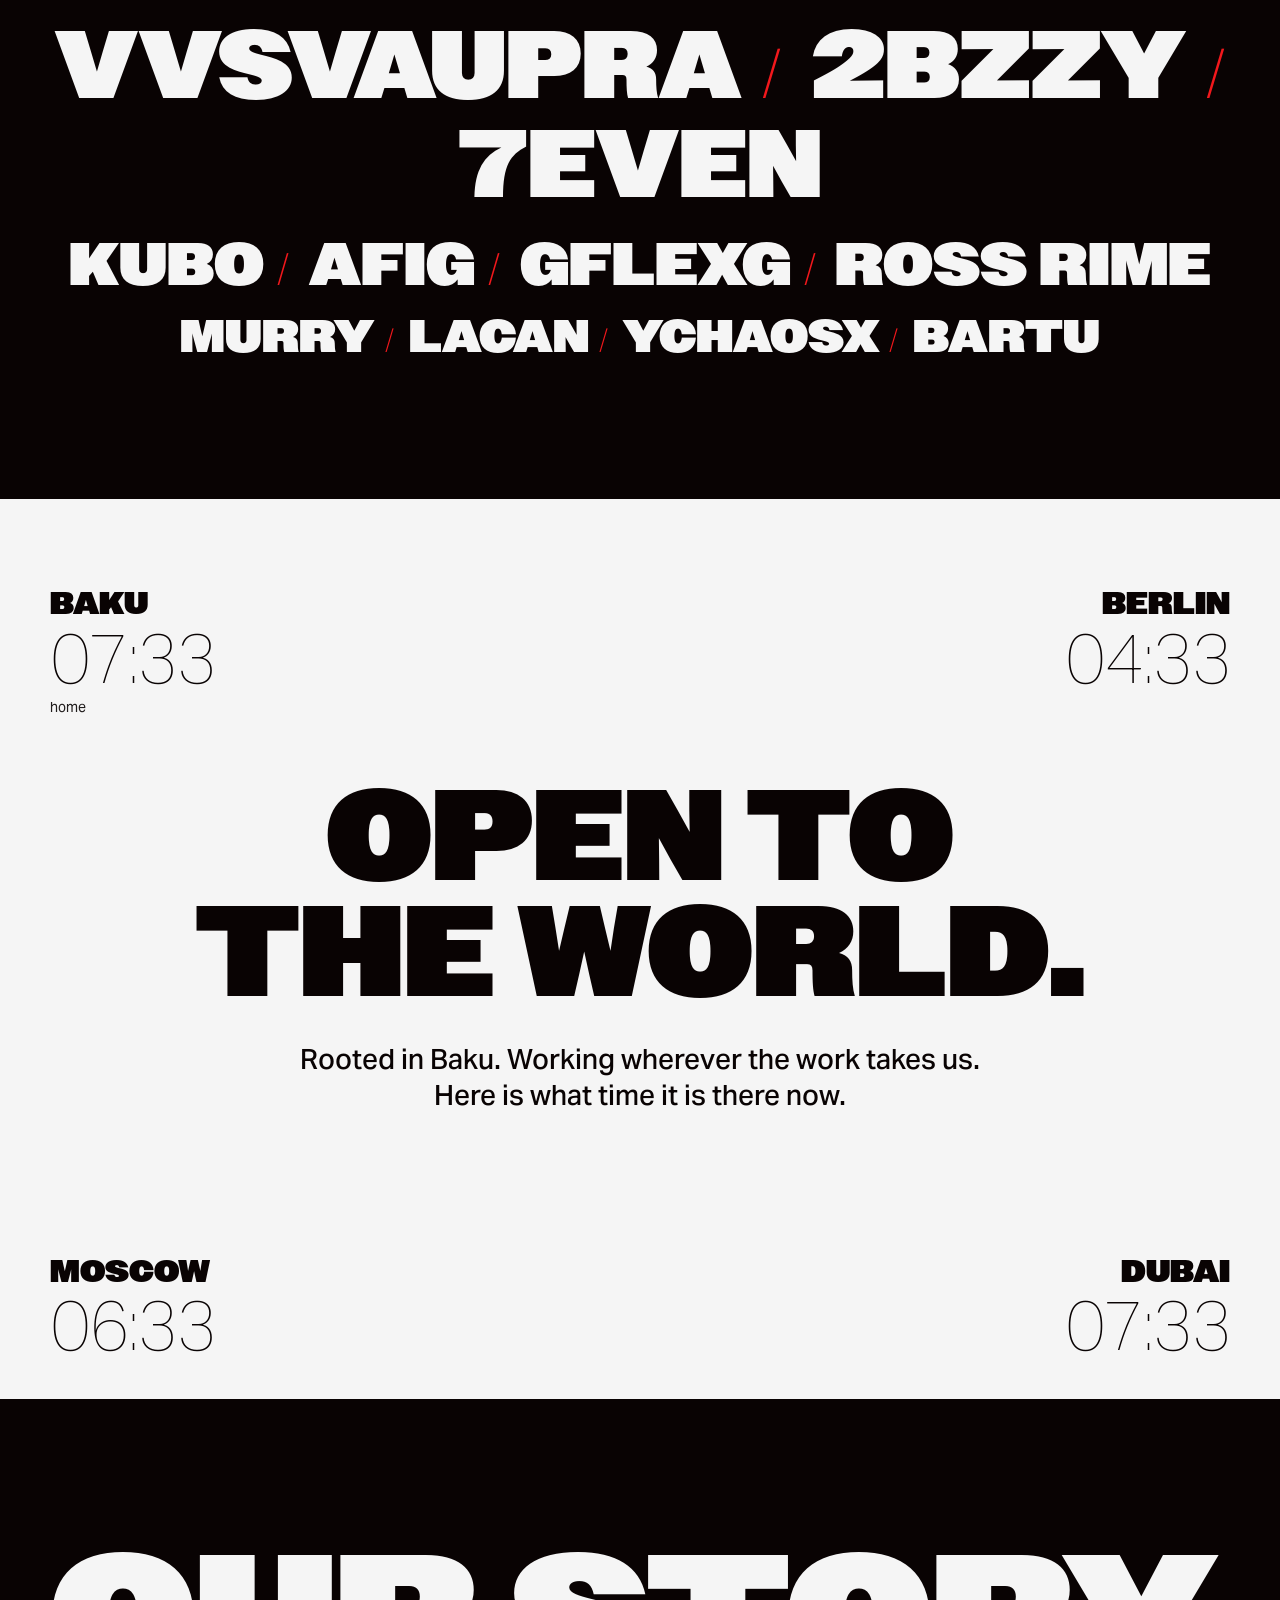
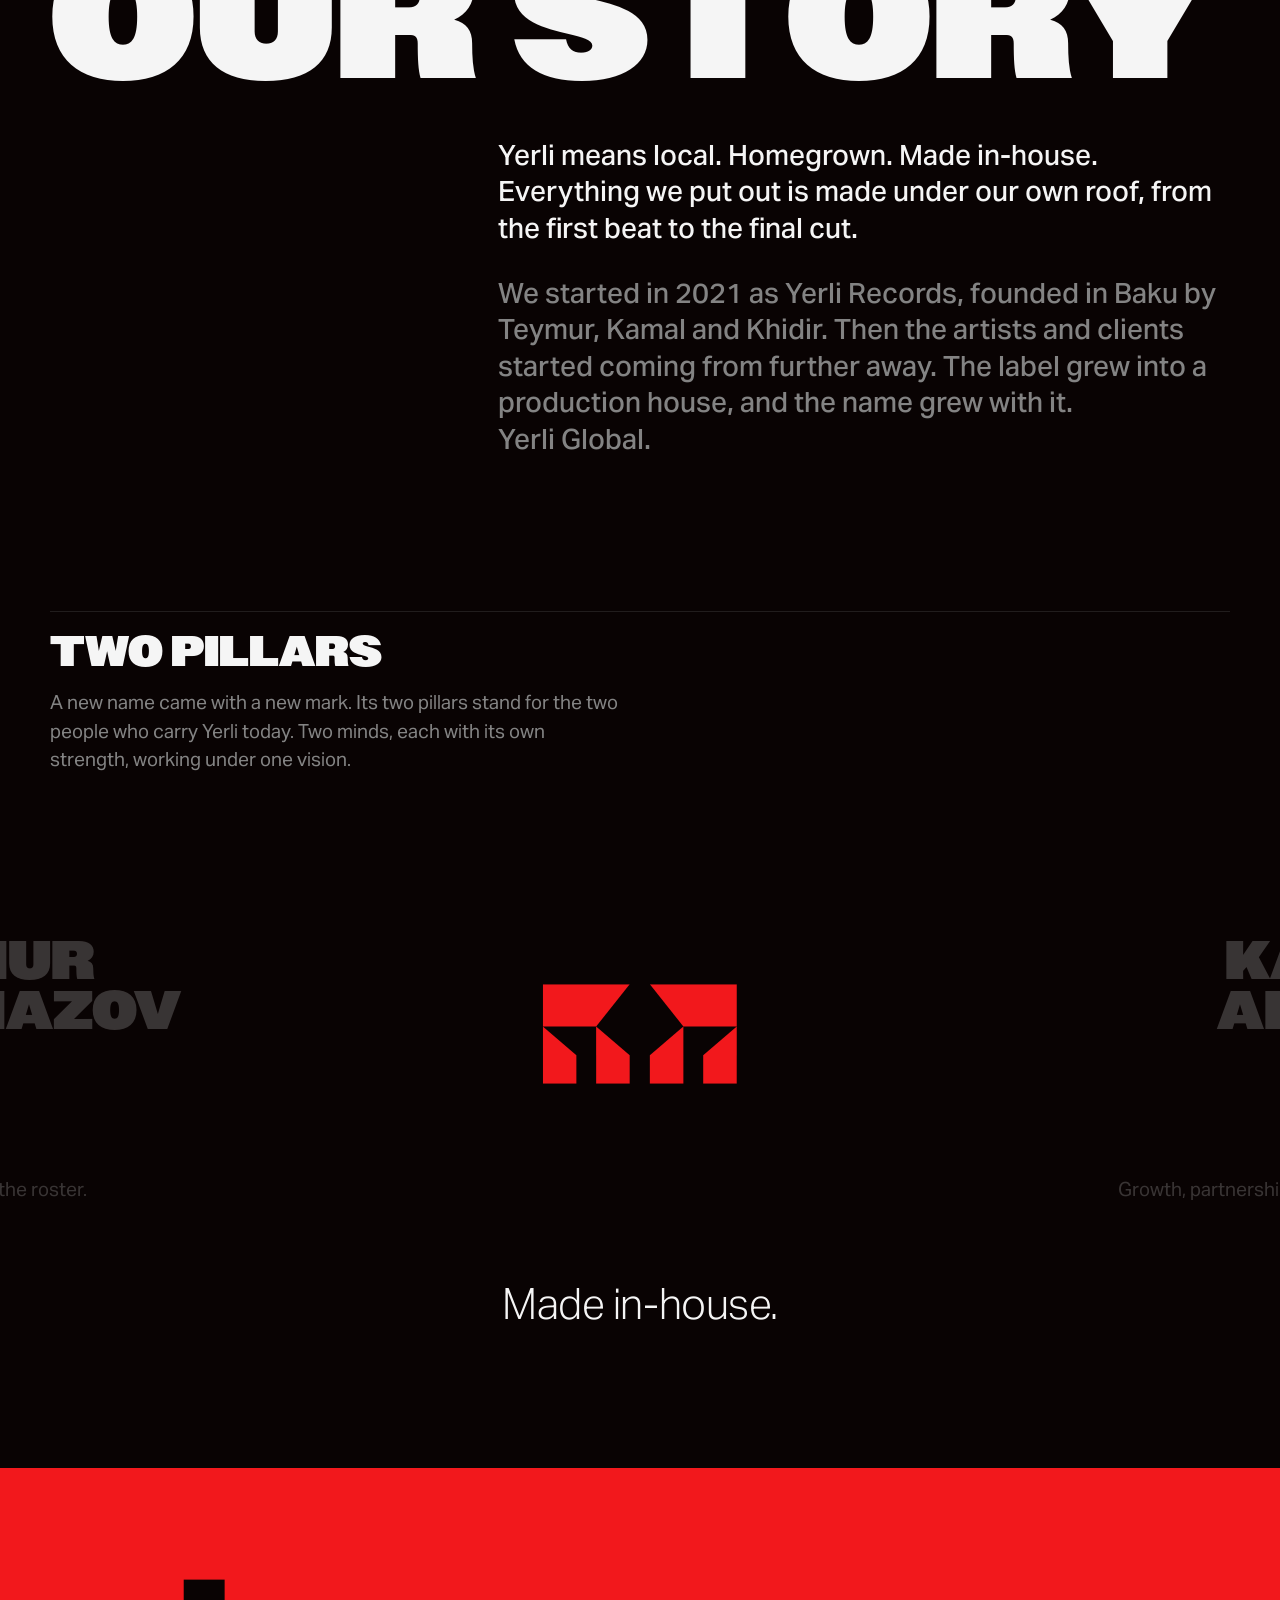
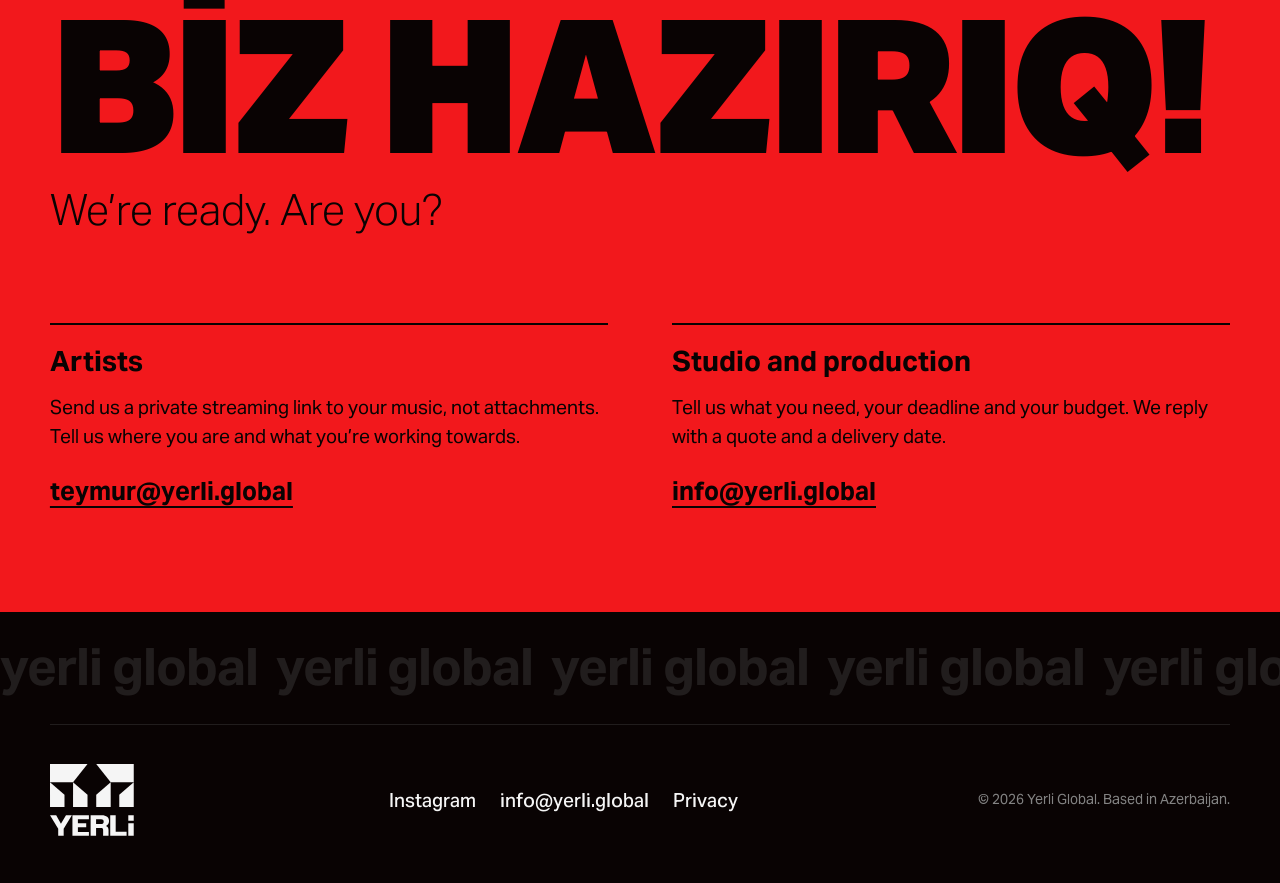
==== commit dbc002b2: "Yerli Family: add 7EVEN (tier 1) and BARTU (strategic partner, Rootless Records) - 7EVEN: artist, ra" ====
--- a/index.html
+++ b/index.html
@@ -205,7 +205,7 @@
 
   <!-- 4. YERLI FAMILY: one festival-poster lineup in three tiers (tier 1 largest).
        Each person is one <li class="p"> holding a <button> with their name. Data attributes:
-         data-roles   one or more of: artist producer engineer video creative (space-separated; the filters match on these)
+         data-roles   one or more of: artist producer engineer video creative partner (space-separated; the filters match on these)
          data-genre   one line, lowercase, shown under the name on the card
          data-ig / data-sp / data-am   Instagram, Spotify and Apple Music links; leave one out and its icon is not shown
          data-signed  "true" adds the Welcoming star
@@ -229,6 +229,8 @@
             data-ig="https://www.instagram.com/vvsvaupra/" data-sp="https://open.spotify.com/artist/35EaI391oFtPICXvKSqqfw" data-am="https://music.apple.com/az/artist/vvsvaupra/1523323937"><button type="button">VVSVAUPRA</button></li>
         <li class="p" data-roles="artist" data-genre="russian trap" data-signed="false"
             data-ig="https://www.instagram.com/2bzzyy/" data-sp="https://open.spotify.com/artist/1e3K2Mk7865SksXYBc9lSN" data-am="https://music.apple.com/az/artist/2bzzy/1765982311"><button type="button">2BZZY</button></li>
+        <li class="p" data-roles="artist" data-genre="rap" data-signed="false"
+            data-ig="https://www.instagram.com/7evenixi/" data-sp="https://open.spotify.com/artist/6mR3EoEEZBZct6ZZMyeUGt"><button type="button">7EVEN</button></li>
       </ul>
       <ul class="lineup__tier lineup__tier--2">
         <li class="p" data-roles="artist" data-genre="alt-pop" data-signed="false"
@@ -247,6 +249,8 @@
             data-ig="https://www.instagram.com/909lacan/" data-sp="https://open.spotify.com/artist/5SxKK8oA0AdFJHkWhT2FE3" data-am="https://music.apple.com/az/artist/lacan/1772553439"><button type="button">LACAN</button></li>
         <li class="p" data-roles="producer" data-genre="newxana" data-signed="false"
             data-sp="https://open.spotify.com/artist/1ZPnG0C4qZuwo2lVkgy76T" data-am="https://music.apple.com/az/artist/ychaosx/1649601357"><button type="button">YCHAOSX</button></li>
+        <li class="p" data-roles="partner" data-genre="strategic partner, founder of rootless records" data-signed="false"
+            data-ig="https://www.instagram.com/bartucbsl/"><button type="button">BARTU</button></li>
       </ul>
     </div>
 
